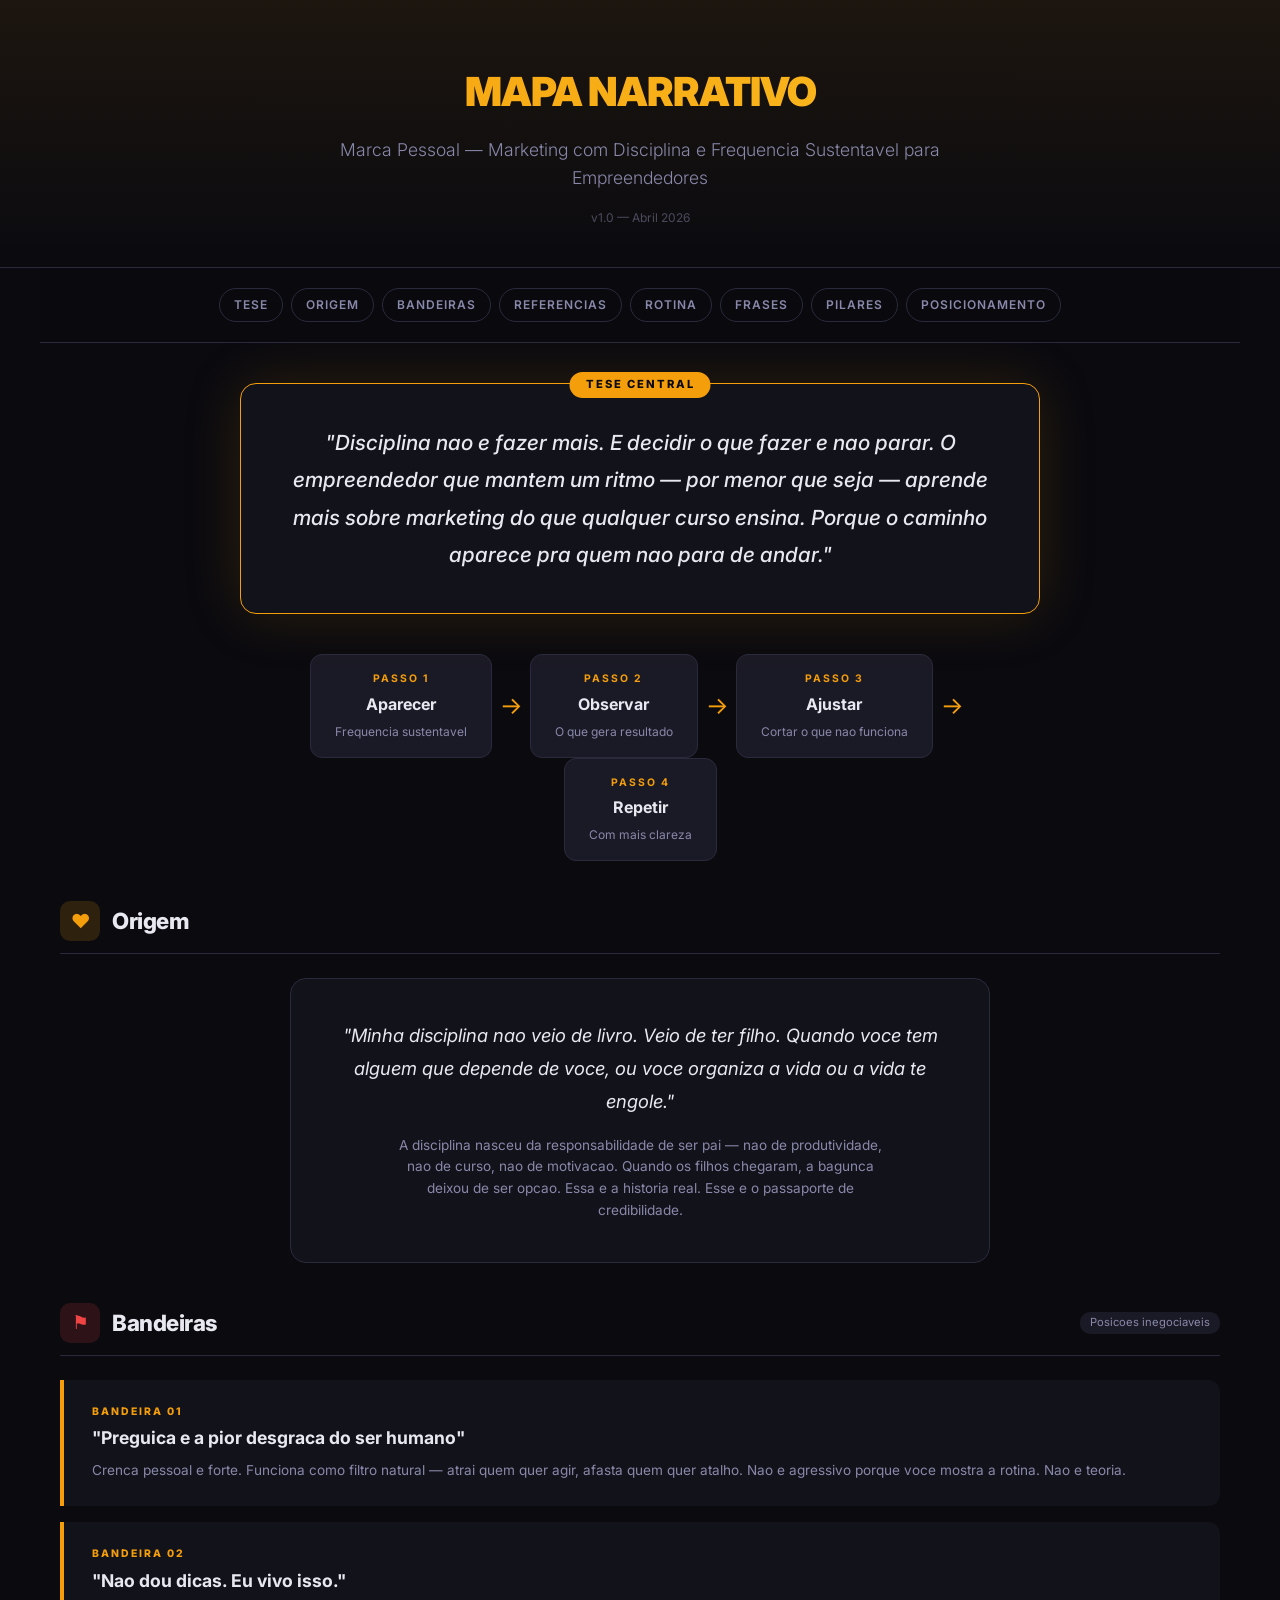
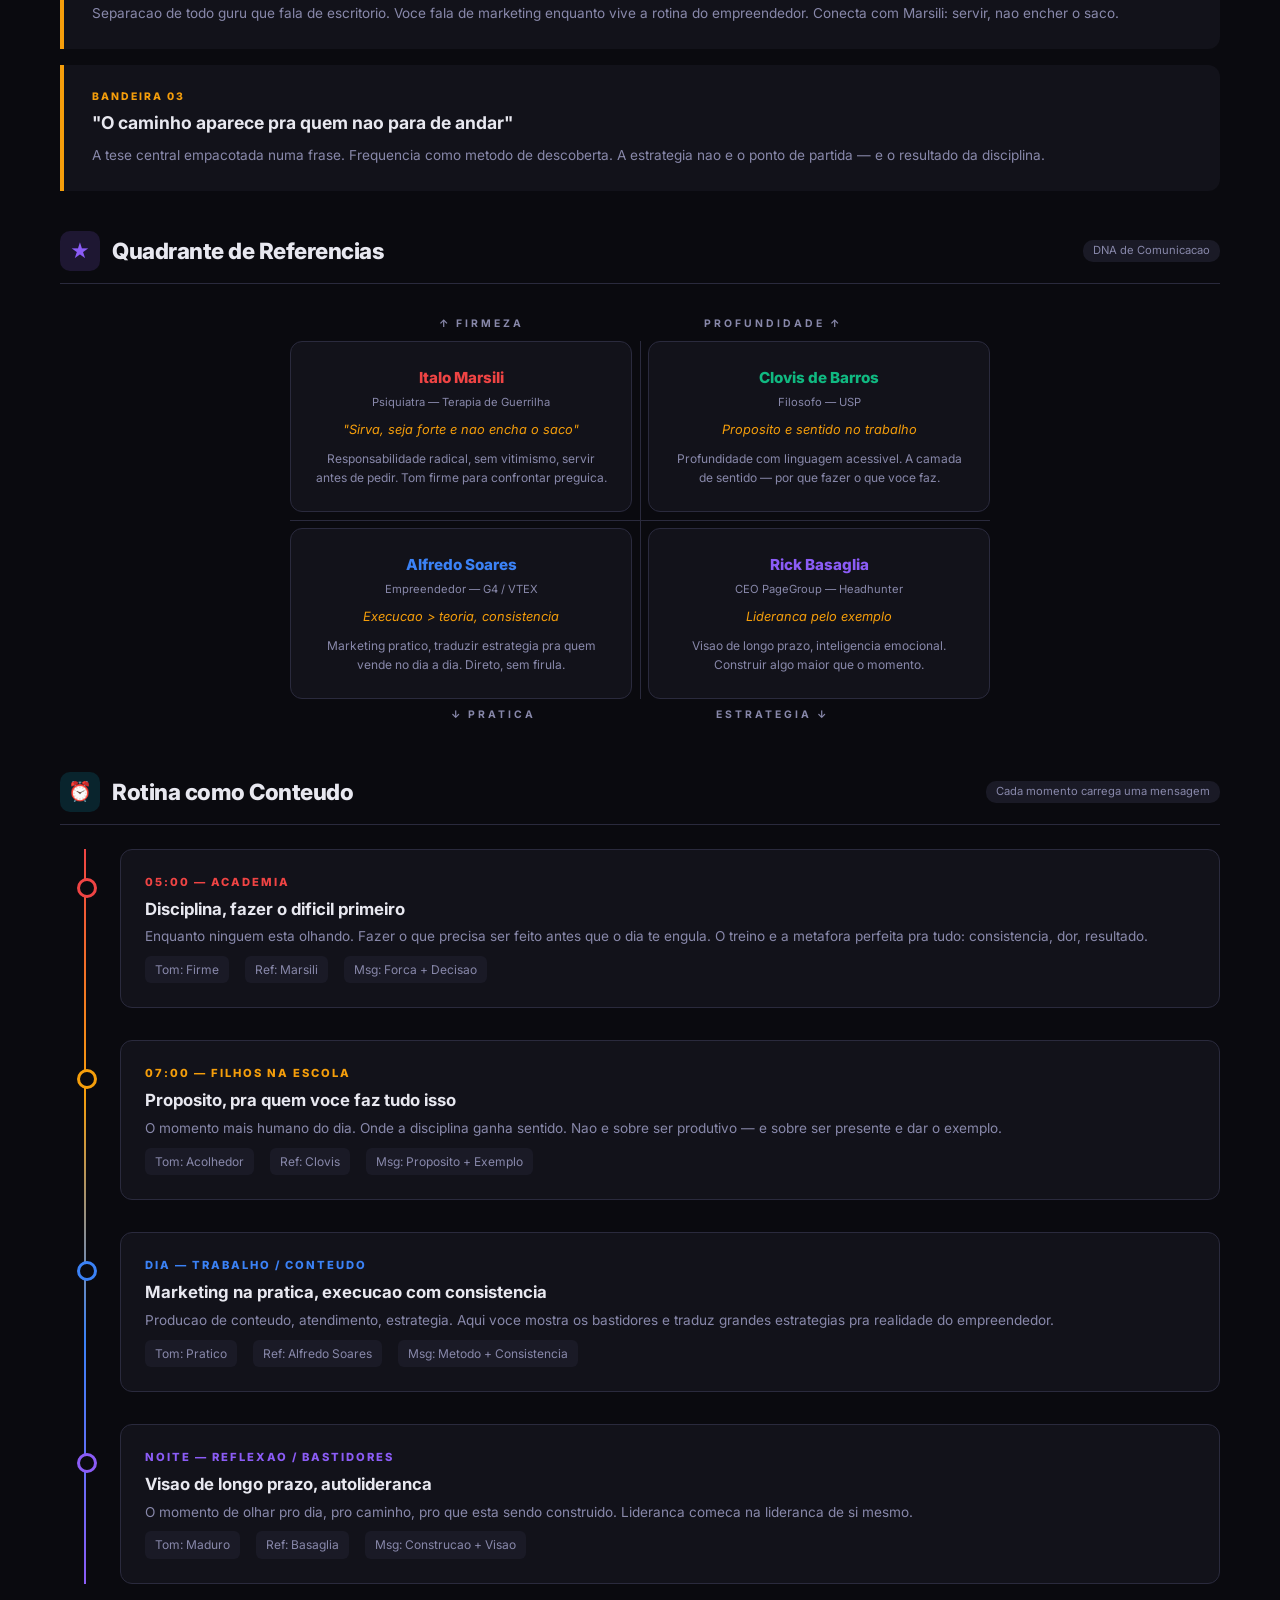
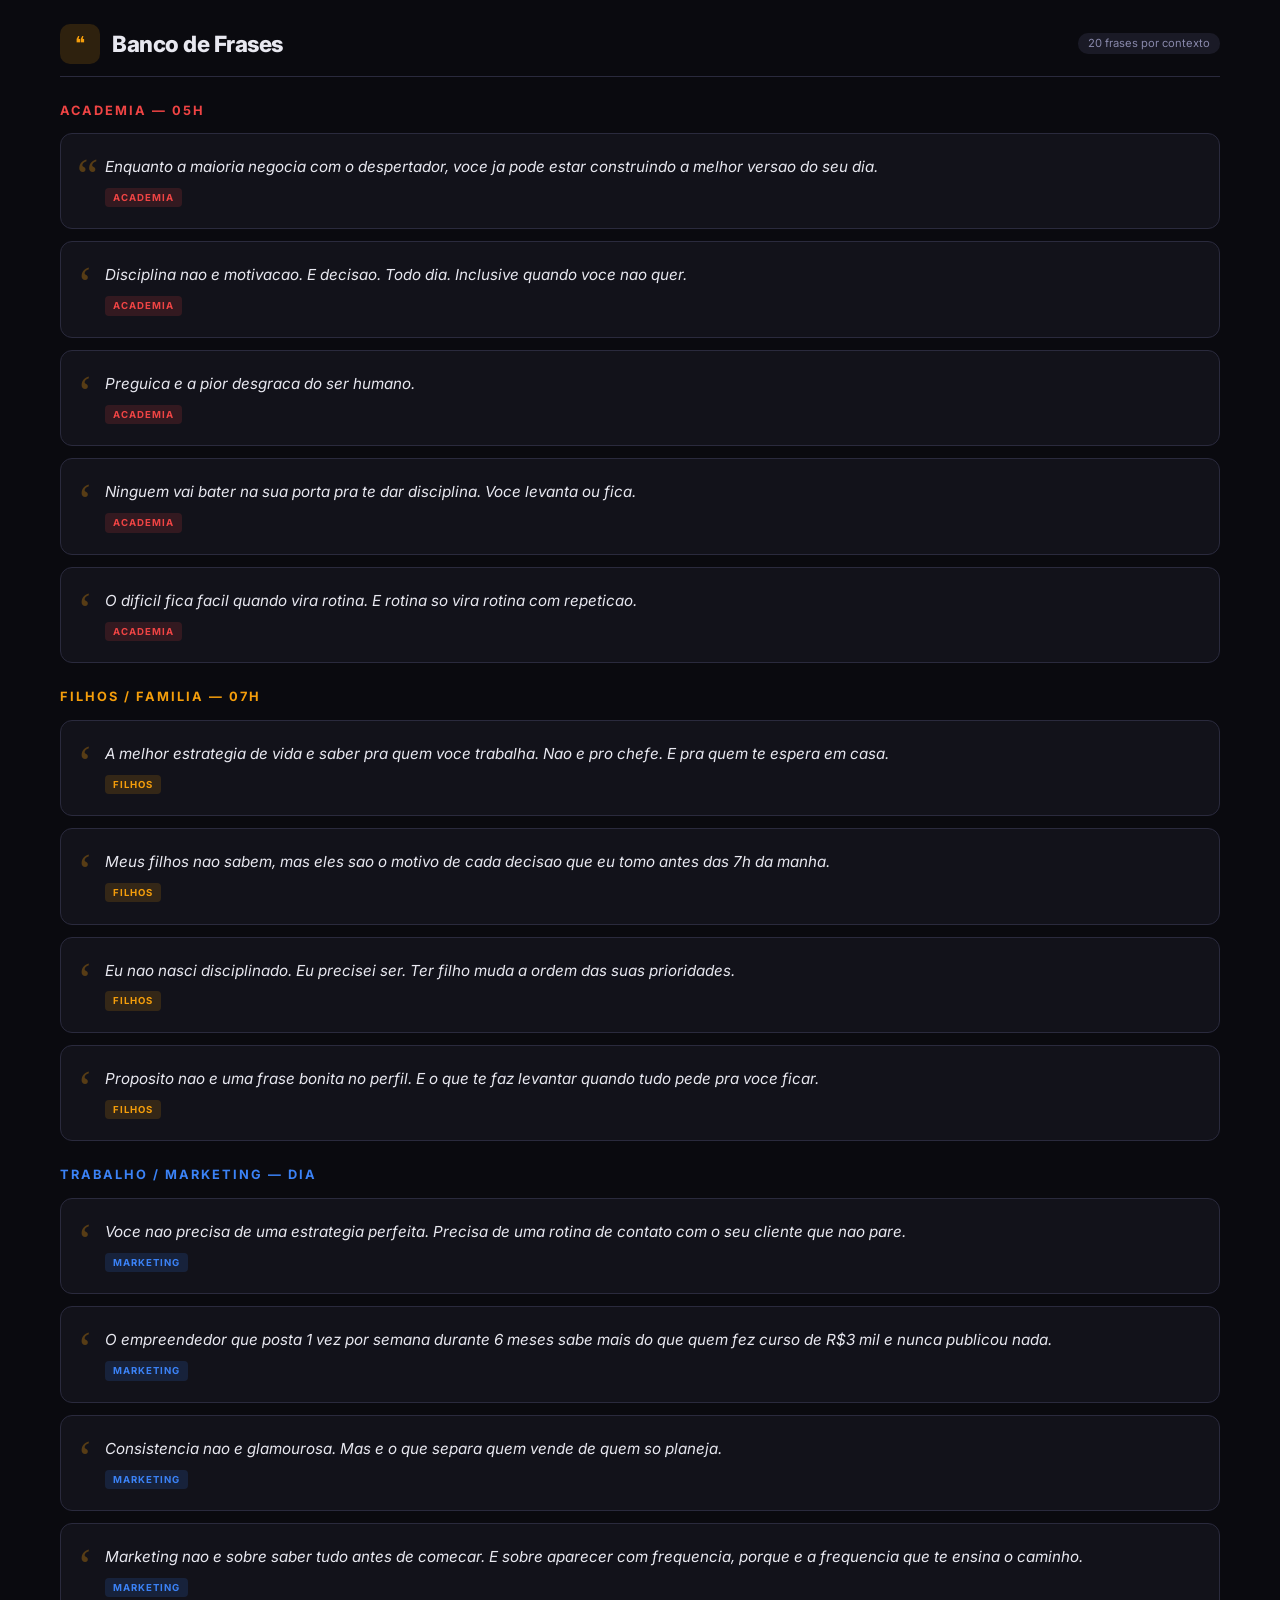
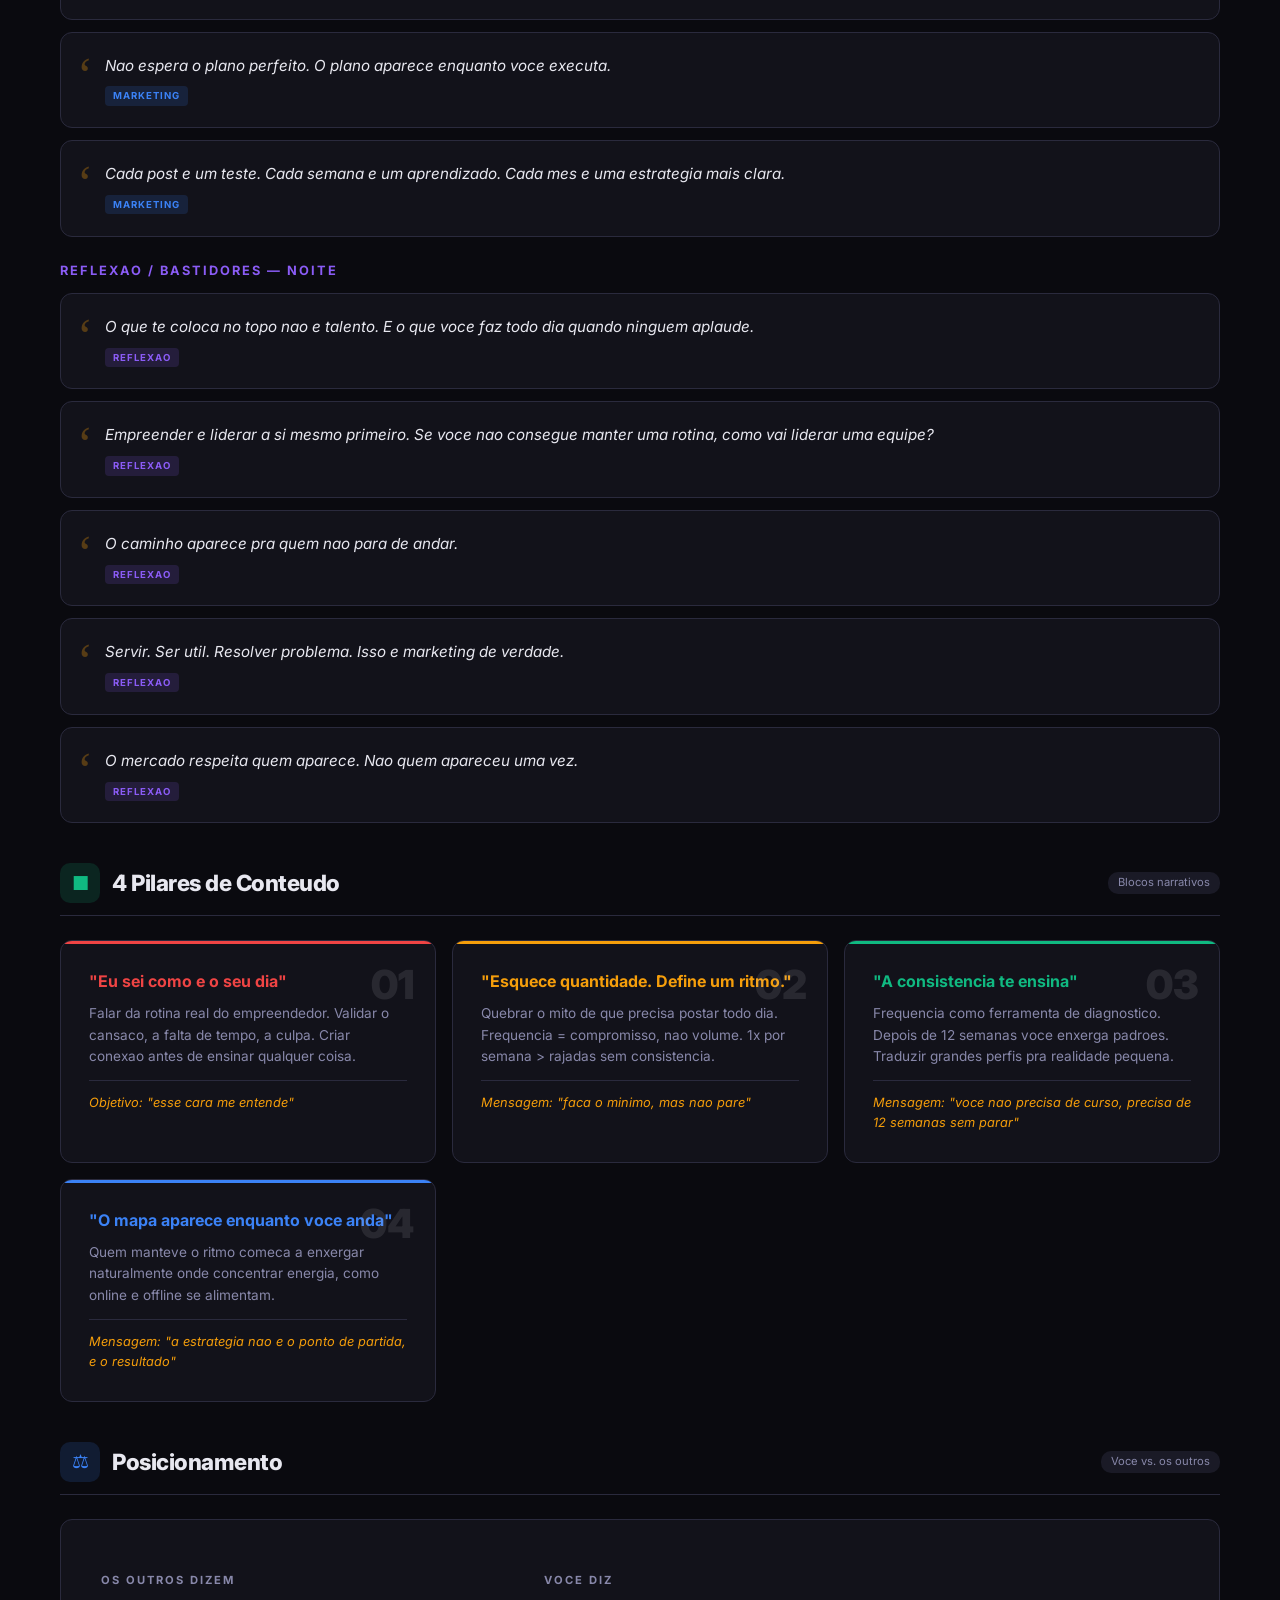
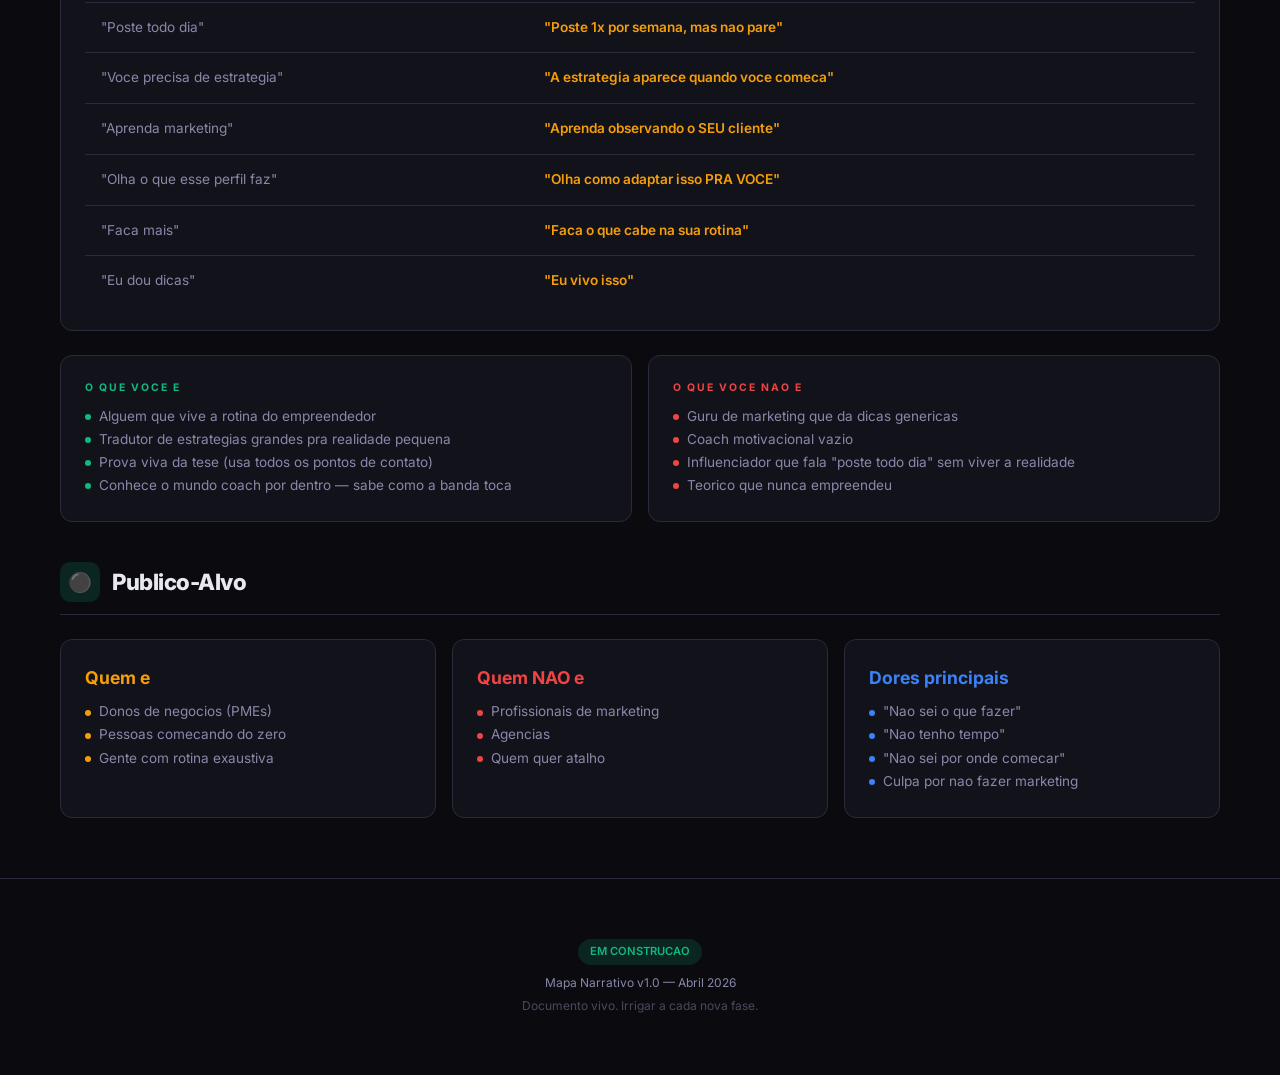
==== index.html @ 0de63041 "feat: Mapa Narrativo v1.0 — Marca Pessoal & Marketing com Disciplina Co-Authored-By: Claude Opus 4.6" ====
<!DOCTYPE html>
<html lang="pt-BR">
<head>
<meta charset="UTF-8">
<meta name="viewport" content="width=device-width, initial-scale=1.0">
<title>Mapa Narrativo — Marca Pessoal</title>
<style>
  @import url('https://fonts.googleapis.com/css2?family=Inter:wght@300;400;500;600;700;800;900&display=swap');

  :root {
    --bg: #0a0a0f;
    --surface: #12121a;
    --surface-2: #1a1a26;
    --surface-3: #222233;
    --border: #2a2a3d;
    --text: #e8e8f0;
    --text-muted: #8888aa;
    --accent: #f59e0b;
    --accent-glow: rgba(245, 158, 11, 0.15);
    --blue: #3b82f6;
    --green: #10b981;
    --red: #ef4444;
    --purple: #8b5cf6;
    --cyan: #06b6d4;
  }

  * { margin: 0; padding: 0; box-sizing: border-box; }

  body {
    font-family: 'Inter', sans-serif;
    background: var(--bg);
    color: var(--text);
    line-height: 1.6;
    min-height: 100vh;
  }

  /* HEADER */
  .header {
    text-align: center;
    padding: 60px 20px 40px;
    background: linear-gradient(180deg, rgba(245,158,11,0.08) 0%, transparent 100%);
    border-bottom: 1px solid var(--border);
  }
  .header h1 {
    font-size: 2.5rem;
    font-weight: 900;
    letter-spacing: -1px;
    background: linear-gradient(135deg, var(--accent), #fbbf24);
    -webkit-background-clip: text;
    -webkit-text-fill-color: transparent;
    margin-bottom: 12px;
  }
  .header .subtitle {
    font-size: 1.1rem;
    color: var(--text-muted);
    max-width: 600px;
    margin: 0 auto;
    font-weight: 300;
  }
  .header .version {
    margin-top: 16px;
    font-size: 0.75rem;
    color: var(--text-muted);
    opacity: 0.5;
  }

  /* TESE CENTRAL */
  .tese {
    max-width: 800px;
    margin: 40px auto;
    padding: 40px;
    background: var(--surface);
    border: 1px solid var(--accent);
    border-radius: 16px;
    text-align: center;
    box-shadow: 0 0 60px var(--accent-glow);
    position: relative;
  }
  .tese::before {
    content: 'TESE CENTRAL';
    position: absolute;
    top: -12px;
    left: 50%;
    transform: translateX(-50%);
    background: var(--accent);
    color: var(--bg);
    font-size: 0.7rem;
    font-weight: 800;
    padding: 4px 16px;
    border-radius: 20px;
    letter-spacing: 2px;
  }
  .tese blockquote {
    font-size: 1.3rem;
    font-weight: 500;
    line-height: 1.8;
    color: var(--text);
    font-style: italic;
  }

  /* CICLO */
  .ciclo {
    max-width: 700px;
    margin: 40px auto;
    display: flex;
    justify-content: center;
    gap: 0;
    flex-wrap: wrap;
    align-items: center;
  }
  .ciclo-step {
    background: var(--surface-2);
    border: 1px solid var(--border);
    border-radius: 12px;
    padding: 16px 24px;
    text-align: center;
    min-width: 140px;
  }
  .ciclo-step .step-num {
    font-size: 0.65rem;
    font-weight: 700;
    color: var(--accent);
    letter-spacing: 2px;
    text-transform: uppercase;
  }
  .ciclo-step .step-title {
    font-size: 1rem;
    font-weight: 700;
    margin-top: 4px;
  }
  .ciclo-step .step-desc {
    font-size: 0.75rem;
    color: var(--text-muted);
    margin-top: 4px;
  }
  .ciclo-arrow {
    font-size: 1.5rem;
    color: var(--accent);
    padding: 0 8px;
  }

  /* CONTAINER */
  .container {
    max-width: 1200px;
    margin: 0 auto;
    padding: 20px;
  }

  /* SECTION NAV */
  .section-nav {
    display: flex;
    gap: 8px;
    flex-wrap: wrap;
    justify-content: center;
    padding: 20px;
    max-width: 1200px;
    margin: 0 auto;
    position: sticky;
    top: 0;
    z-index: 100;
    background: rgba(10,10,15,0.9);
    backdrop-filter: blur(10px);
    border-bottom: 1px solid var(--border);
  }
  .section-nav a {
    color: var(--text-muted);
    text-decoration: none;
    font-size: 0.75rem;
    font-weight: 600;
    padding: 6px 14px;
    border-radius: 20px;
    border: 1px solid var(--border);
    transition: all 0.3s;
    text-transform: uppercase;
    letter-spacing: 1px;
  }
  .section-nav a:hover, .section-nav a.active {
    color: var(--bg);
    background: var(--accent);
    border-color: var(--accent);
  }

  /* SECTIONS */
  .section {
    margin: 40px auto;
    max-width: 1200px;
    padding: 0 20px;
  }
  .section-title {
    display: flex;
    align-items: center;
    gap: 12px;
    margin-bottom: 24px;
    padding-bottom: 12px;
    border-bottom: 1px solid var(--border);
  }
  .section-title .icon {
    width: 40px;
    height: 40px;
    border-radius: 10px;
    display: flex;
    align-items: center;
    justify-content: center;
    font-size: 1.2rem;
    flex-shrink: 0;
  }
  .section-title h2 {
    font-size: 1.4rem;
    font-weight: 800;
    letter-spacing: -0.5px;
  }
  .section-title .count {
    font-size: 0.7rem;
    color: var(--text-muted);
    background: var(--surface-2);
    padding: 2px 10px;
    border-radius: 10px;
    margin-left: auto;
  }

  /* CARDS GRID */
  .cards { display: grid; gap: 16px; }
  .cards.cols-2 { grid-template-columns: repeat(auto-fit, minmax(300px, 1fr)); }
  .cards.cols-3 { grid-template-columns: repeat(auto-fit, minmax(260px, 1fr)); }
  .cards.cols-4 { grid-template-columns: repeat(auto-fit, minmax(220px, 1fr)); }

  .card {
    background: var(--surface);
    border: 1px solid var(--border);
    border-radius: 12px;
    padding: 24px;
    transition: all 0.3s;
  }
  .card:hover {
    border-color: var(--accent);
    transform: translateY(-2px);
    box-shadow: 0 8px 30px rgba(0,0,0,0.3);
  }
  .card-label {
    font-size: 0.65rem;
    font-weight: 700;
    letter-spacing: 2px;
    text-transform: uppercase;
    margin-bottom: 8px;
  }
  .card h3 {
    font-size: 1.1rem;
    font-weight: 700;
    margin-bottom: 8px;
  }
  .card p, .card li {
    font-size: 0.85rem;
    color: var(--text-muted);
    line-height: 1.7;
  }
  .card ul {
    list-style: none;
    padding: 0;
  }
  .card ul li::before {
    content: '';
    display: inline-block;
    width: 6px;
    height: 6px;
    border-radius: 50%;
    margin-right: 8px;
    vertical-align: middle;
  }

  /* COLOR ACCENTS */
  .accent-amber .card-label, .accent-amber h3 { color: var(--accent); }
  .accent-amber ul li::before { background: var(--accent); }
  .accent-blue .card-label, .accent-blue h3 { color: var(--blue); }
  .accent-blue ul li::before { background: var(--blue); }
  .accent-green .card-label, .accent-green h3 { color: var(--green); }
  .accent-green ul li::before { background: var(--green); }
  .accent-red .card-label, .accent-red h3 { color: var(--red); }
  .accent-red ul li::before { background: var(--red); }
  .accent-purple .card-label, .accent-purple h3 { color: var(--purple); }
  .accent-purple ul li::before { background: var(--purple); }
  .accent-cyan .card-label, .accent-cyan h3 { color: var(--cyan); }
  .accent-cyan ul li::before { background: var(--cyan); }

  .icon-amber { background: var(--accent-glow); color: var(--accent); }
  .icon-blue { background: rgba(59,130,246,0.15); color: var(--blue); }
  .icon-green { background: rgba(16,185,129,0.15); color: var(--green); }
  .icon-red { background: rgba(239,68,68,0.15); color: var(--red); }
  .icon-purple { background: rgba(139,92,246,0.15); color: var(--purple); }
  .icon-cyan { background: rgba(6,182,212,0.15); color: var(--cyan); }

  /* BANDEIRAS */
  .bandeira {
    background: var(--surface);
    border-left: 4px solid var(--accent);
    border-radius: 0 12px 12px 0;
    padding: 24px 28px;
    margin-bottom: 16px;
  }
  .bandeira .num {
    font-size: 0.65rem;
    font-weight: 800;
    color: var(--accent);
    letter-spacing: 2px;
    margin-bottom: 4px;
  }
  .bandeira h3 {
    font-size: 1.1rem;
    font-weight: 700;
    margin-bottom: 8px;
  }
  .bandeira p {
    font-size: 0.85rem;
    color: var(--text-muted);
  }

  /* ROTINA TIMELINE */
  .timeline {
    position: relative;
    padding-left: 60px;
  }
  .timeline::before {
    content: '';
    position: absolute;
    left: 24px;
    top: 0;
    bottom: 0;
    width: 2px;
    background: linear-gradient(180deg, var(--red), var(--accent), var(--blue), var(--purple));
  }
  .timeline-item {
    position: relative;
    margin-bottom: 32px;
    background: var(--surface);
    border: 1px solid var(--border);
    border-radius: 12px;
    padding: 24px;
  }
  .timeline-item::before {
    content: '';
    position: absolute;
    left: -44px;
    top: 28px;
    width: 14px;
    height: 14px;
    border-radius: 50%;
    border: 3px solid;
  }
  .timeline-item:nth-child(1)::before { border-color: var(--red); background: var(--bg); }
  .timeline-item:nth-child(2)::before { border-color: var(--accent); background: var(--bg); }
  .timeline-item:nth-child(3)::before { border-color: var(--blue); background: var(--bg); }
  .timeline-item:nth-child(4)::before { border-color: var(--purple); background: var(--bg); }
  .timeline-hora {
    font-size: 0.7rem;
    font-weight: 800;
    letter-spacing: 2px;
    margin-bottom: 4px;
  }
  .timeline-item:nth-child(1) .timeline-hora { color: var(--red); }
  .timeline-item:nth-child(2) .timeline-hora { color: var(--accent); }
  .timeline-item:nth-child(3) .timeline-hora { color: var(--blue); }
  .timeline-item:nth-child(4) .timeline-hora { color: var(--purple); }
  .timeline-item h3 { font-size: 1.05rem; font-weight: 700; margin-bottom: 4px; }
  .timeline-meta {
    display: flex;
    gap: 16px;
    margin-top: 8px;
    flex-wrap: wrap;
  }
  .timeline-meta span {
    font-size: 0.75rem;
    color: var(--text-muted);
    background: var(--surface-2);
    padding: 4px 10px;
    border-radius: 6px;
  }

  /* FRASES */
  .frase-card {
    background: var(--surface);
    border: 1px solid var(--border);
    border-radius: 12px;
    padding: 20px 24px;
    margin-bottom: 12px;
    position: relative;
    transition: all 0.3s;
  }
  .frase-card:hover {
    border-color: var(--accent);
    background: var(--surface-2);
  }
  .frase-card::before {
    content: open-quote;
    font-size: 3rem;
    color: var(--accent);
    opacity: 0.3;
    position: absolute;
    top: 4px;
    left: 16px;
    font-family: Georgia, serif;
  }
  .frase-card p {
    font-size: 0.95rem;
    font-style: italic;
    padding-left: 20px;
    line-height: 1.7;
  }
  .frase-tag {
    display: inline-block;
    font-size: 0.6rem;
    font-weight: 700;
    letter-spacing: 1px;
    text-transform: uppercase;
    padding: 2px 8px;
    border-radius: 4px;
    margin-top: 8px;
    margin-left: 20px;
  }
  .tag-academia { background: rgba(239,68,68,0.15); color: var(--red); }
  .tag-filhos { background: var(--accent-glow); color: var(--accent); }
  .tag-trabalho { background: rgba(59,130,246,0.15); color: var(--blue); }
  .tag-reflexao { background: rgba(139,92,246,0.15); color: var(--purple); }

  /* COMPARATIVO */
  .compare-table {
    width: 100%;
    border-collapse: collapse;
    margin-top: 16px;
  }
  .compare-table th {
    text-align: left;
    font-size: 0.7rem;
    font-weight: 700;
    letter-spacing: 2px;
    text-transform: uppercase;
    color: var(--text-muted);
    padding: 12px 16px;
    border-bottom: 1px solid var(--border);
  }
  .compare-table td {
    padding: 14px 16px;
    font-size: 0.85rem;
    border-bottom: 1px solid var(--border);
    vertical-align: top;
  }
  .compare-table tr:last-child td { border-bottom: none; }
  .compare-table .outros { color: var(--text-muted); }
  .compare-table .voce { color: var(--accent); font-weight: 600; }

  /* PILARES */
  .pilar-card {
    background: var(--surface);
    border: 1px solid var(--border);
    border-radius: 12px;
    padding: 28px;
    position: relative;
    overflow: hidden;
  }
  .pilar-card::after {
    content: '';
    position: absolute;
    top: 0;
    left: 0;
    right: 0;
    height: 3px;
  }
  .pilar-card:nth-child(1)::after { background: var(--red); }
  .pilar-card:nth-child(2)::after { background: var(--accent); }
  .pilar-card:nth-child(3)::after { background: var(--green); }
  .pilar-card:nth-child(4)::after { background: var(--blue); }
  .pilar-num {
    font-size: 2.5rem;
    font-weight: 900;
    opacity: 0.1;
    position: absolute;
    top: 12px;
    right: 20px;
  }
  .pilar-card h3 { font-size: 1rem; font-weight: 700; margin-bottom: 8px; }
  .pilar-card .pilar-msg {
    font-size: 0.8rem;
    color: var(--accent);
    font-style: italic;
    margin-top: 12px;
    padding-top: 12px;
    border-top: 1px solid var(--border);
  }

  /* QUADRANTE */
  .quadrante {
    display: grid;
    grid-template-columns: 1fr 1fr;
    gap: 16px;
    max-width: 700px;
    margin: 0 auto;
    position: relative;
  }
  .quadrante::before {
    content: '';
    position: absolute;
    top: 50%;
    left: 0;
    right: 0;
    height: 1px;
    background: var(--border);
  }
  .quadrante::after {
    content: '';
    position: absolute;
    left: 50%;
    top: 0;
    bottom: 0;
    width: 1px;
    background: var(--border);
  }
  .quad-item {
    background: var(--surface);
    border: 1px solid var(--border);
    border-radius: 12px;
    padding: 24px;
    text-align: center;
    transition: all 0.3s;
  }
  .quad-item:hover { border-color: var(--accent); }
  .quad-item .quad-name {
    font-size: 0.95rem;
    font-weight: 800;
    margin-bottom: 4px;
  }
  .quad-item .quad-role {
    font-size: 0.7rem;
    color: var(--text-muted);
    margin-bottom: 8px;
  }
  .quad-item .quad-absorve {
    font-size: 0.8rem;
    color: var(--accent);
    font-style: italic;
  }
  .quad-axis {
    text-align: center;
    font-size: 0.65rem;
    font-weight: 700;
    letter-spacing: 3px;
    text-transform: uppercase;
    color: var(--text-muted);
    padding: 8px 0;
  }

  /* ORIGEM */
  .origem-box {
    max-width: 700px;
    margin: 0 auto;
    background: var(--surface);
    border: 1px solid var(--border);
    border-radius: 16px;
    padding: 40px;
    text-align: center;
  }
  .origem-box .origem-quote {
    font-size: 1.15rem;
    font-style: italic;
    line-height: 1.8;
    margin-bottom: 16px;
    color: var(--text);
  }
  .origem-box .origem-sub {
    font-size: 0.85rem;
    color: var(--text-muted);
    max-width: 500px;
    margin: 0 auto;
  }

  /* FOOTER */
  .footer {
    text-align: center;
    padding: 60px 20px;
    color: var(--text-muted);
    font-size: 0.75rem;
    border-top: 1px solid var(--border);
    margin-top: 60px;
  }
  .footer .status {
    display: inline-block;
    background: rgba(16,185,129,0.15);
    color: var(--green);
    padding: 4px 12px;
    border-radius: 20px;
    font-weight: 600;
    font-size: 0.7rem;
    margin-bottom: 8px;
  }

  /* RESPONSIVE */
  @media (max-width: 768px) {
    .header h1 { font-size: 1.8rem; }
    .tese blockquote { font-size: 1.05rem; }
    .ciclo { flex-direction: column; align-items: center; }
    .ciclo-arrow { transform: rotate(90deg); }
    .quadrante { grid-template-columns: 1fr; }
    .quadrante::after { display: none; }
    .section-nav { gap: 4px; }
    .section-nav a { font-size: 0.65rem; padding: 4px 10px; }
    .timeline { padding-left: 40px; }
    .timeline::before { left: 14px; }
    .timeline-item::before { left: -34px; }
  }
</style>
</head>
<body>

<!-- HEADER -->
<div class="header">
  <h1>MAPA NARRATIVO</h1>
  <p class="subtitle">Marca Pessoal — Marketing com Disciplina e Frequencia Sustentavel para Empreendedores</p>
  <p class="version">v1.0 — Abril 2026</p>
</div>

<!-- NAV -->
<nav class="section-nav">
  <a href="#tese">Tese</a>
  <a href="#origem">Origem</a>
  <a href="#bandeiras">Bandeiras</a>
  <a href="#referencias">Referencias</a>
  <a href="#rotina">Rotina</a>
  <a href="#frases">Frases</a>
  <a href="#pilares">Pilares</a>
  <a href="#posicionamento">Posicionamento</a>
</nav>

<!-- TESE CENTRAL -->
<div id="tese" class="section">
  <div class="tese">
    <blockquote>"Disciplina nao e fazer mais. E decidir o que fazer e nao parar. O empreendedor que mantem um ritmo — por menor que seja — aprende mais sobre marketing do que qualquer curso ensina. Porque o caminho aparece pra quem nao para de andar."</blockquote>
  </div>

  <div class="ciclo">
    <div class="ciclo-step">
      <div class="step-num">Passo 1</div>
      <div class="step-title">Aparecer</div>
      <div class="step-desc">Frequencia sustentavel</div>
    </div>
    <div class="ciclo-arrow">&#8594;</div>
    <div class="ciclo-step">
      <div class="step-num">Passo 2</div>
      <div class="step-title">Observar</div>
      <div class="step-desc">O que gera resultado</div>
    </div>
    <div class="ciclo-arrow">&#8594;</div>
    <div class="ciclo-step">
      <div class="step-num">Passo 3</div>
      <div class="step-title">Ajustar</div>
      <div class="step-desc">Cortar o que nao funciona</div>
    </div>
    <div class="ciclo-arrow">&#8594;</div>
    <div class="ciclo-step">
      <div class="step-num">Passo 4</div>
      <div class="step-title">Repetir</div>
      <div class="step-desc">Com mais clareza</div>
    </div>
  </div>
</div>

<!-- ORIGEM -->
<div id="origem" class="section">
  <div class="section-title">
    <div class="icon icon-amber">&#9829;</div>
    <h2>Origem</h2>
  </div>
  <div class="origem-box">
    <div class="origem-quote">"Minha disciplina nao veio de livro. Veio de ter filho. Quando voce tem alguem que depende de voce, ou voce organiza a vida ou a vida te engole."</div>
    <div class="origem-sub">A disciplina nasceu da responsabilidade de ser pai — nao de produtividade, nao de curso, nao de motivacao. Quando os filhos chegaram, a bagunca deixou de ser opcao. Essa e a historia real. Esse e o passaporte de credibilidade.</div>
  </div>
</div>

<!-- BANDEIRAS -->
<div id="bandeiras" class="section">
  <div class="section-title">
    <div class="icon icon-red">&#9873;</div>
    <h2>Bandeiras</h2>
    <span class="count">Posicoes inegociaveis</span>
  </div>

  <div class="bandeira">
    <div class="num">BANDEIRA 01</div>
    <h3>"Preguica e a pior desgraca do ser humano"</h3>
    <p>Crenca pessoal e forte. Funciona como filtro natural — atrai quem quer agir, afasta quem quer atalho. Nao e agressivo porque voce mostra a rotina. Nao e teoria.</p>
  </div>

  <div class="bandeira">
    <div class="num">BANDEIRA 02</div>
    <h3>"Nao dou dicas. Eu vivo isso."</h3>
    <p>Separacao de todo guru que fala de escritorio. Voce fala de marketing enquanto vive a rotina do empreendedor. Conecta com Marsili: servir, nao encher o saco.</p>
  </div>

  <div class="bandeira">
    <div class="num">BANDEIRA 03</div>
    <h3>"O caminho aparece pra quem nao para de andar"</h3>
    <p>A tese central empacotada numa frase. Frequencia como metodo de descoberta. A estrategia nao e o ponto de partida — e o resultado da disciplina.</p>
  </div>
</div>

<!-- REFERENCIAS -->
<div id="referencias" class="section">
  <div class="section-title">
    <div class="icon icon-purple">&#9733;</div>
    <h2>Quadrante de Referencias</h2>
    <span class="count">DNA de Comunicacao</span>
  </div>

  <div class="quad-axis">&#8593; Firmeza &nbsp;&nbsp;&nbsp;&nbsp;&nbsp;&nbsp;&nbsp;&nbsp;&nbsp;&nbsp;&nbsp;&nbsp;&nbsp;&nbsp;&nbsp;&nbsp;&nbsp;&nbsp;&nbsp;&nbsp;&nbsp;&nbsp;&nbsp;&nbsp;&nbsp;&nbsp;&nbsp;&nbsp;&nbsp;&nbsp;&nbsp;&nbsp;&nbsp;&nbsp; Profundidade &#8593;</div>
  <div class="quadrante">
    <div class="quad-item">
      <div class="quad-name" style="color:var(--red)">Italo Marsili</div>
      <div class="quad-role">Psiquiatra — Terapia de Guerrilha</div>
      <div class="quad-absorve">"Sirva, seja forte e nao encha o saco"</div>
      <p style="font-size:0.75rem;color:var(--text-muted);margin-top:8px">Responsabilidade radical, sem vitimismo, servir antes de pedir. Tom firme para confrontar preguica.</p>
    </div>
    <div class="quad-item">
      <div class="quad-name" style="color:var(--green)">Clovis de Barros</div>
      <div class="quad-role">Filosofo — USP</div>
      <div class="quad-absorve">Proposito e sentido no trabalho</div>
      <p style="font-size:0.75rem;color:var(--text-muted);margin-top:8px">Profundidade com linguagem acessivel. A camada de sentido — por que fazer o que voce faz.</p>
    </div>
    <div class="quad-item">
      <div class="quad-name" style="color:var(--blue)">Alfredo Soares</div>
      <div class="quad-role">Empreendedor — G4 / VTEX</div>
      <div class="quad-absorve">Execucao > teoria, consistencia</div>
      <p style="font-size:0.75rem;color:var(--text-muted);margin-top:8px">Marketing pratico, traduzir estrategia pra quem vende no dia a dia. Direto, sem firula.</p>
    </div>
    <div class="quad-item">
      <div class="quad-name" style="color:var(--purple)">Rick Basaglia</div>
      <div class="quad-role">CEO PageGroup — Headhunter</div>
      <div class="quad-absorve">Lideranca pelo exemplo</div>
      <p style="font-size:0.75rem;color:var(--text-muted);margin-top:8px">Visao de longo prazo, inteligencia emocional. Construir algo maior que o momento.</p>
    </div>
  </div>
  <div class="quad-axis">&#8595; Pratica &nbsp;&nbsp;&nbsp;&nbsp;&nbsp;&nbsp;&nbsp;&nbsp;&nbsp;&nbsp;&nbsp;&nbsp;&nbsp;&nbsp;&nbsp;&nbsp;&nbsp;&nbsp;&nbsp;&nbsp;&nbsp;&nbsp;&nbsp;&nbsp;&nbsp;&nbsp;&nbsp;&nbsp;&nbsp;&nbsp;&nbsp;&nbsp;&nbsp;&nbsp; Estrategia &#8595;</div>
</div>

<!-- ROTINA -->
<div id="rotina" class="section">
  <div class="section-title">
    <div class="icon icon-cyan">&#9200;</div>
    <h2>Rotina como Conteudo</h2>
    <span class="count">Cada momento carrega uma mensagem</span>
  </div>

  <div class="timeline">
    <div class="timeline-item">
      <div class="timeline-hora">05:00 — ACADEMIA</div>
      <h3>Disciplina, fazer o dificil primeiro</h3>
      <p style="font-size:0.85rem;color:var(--text-muted)">Enquanto ninguem esta olhando. Fazer o que precisa ser feito antes que o dia te engula. O treino e a metafora perfeita pra tudo: consistencia, dor, resultado.</p>
      <div class="timeline-meta">
        <span>Tom: Firme</span>
        <span>Ref: Marsili</span>
        <span>Msg: Forca + Decisao</span>
      </div>
    </div>

    <div class="timeline-item">
      <div class="timeline-hora">07:00 — FILHOS NA ESCOLA</div>
      <h3>Proposito, pra quem voce faz tudo isso</h3>
      <p style="font-size:0.85rem;color:var(--text-muted)">O momento mais humano do dia. Onde a disciplina ganha sentido. Nao e sobre ser produtivo — e sobre ser presente e dar o exemplo.</p>
      <div class="timeline-meta">
        <span>Tom: Acolhedor</span>
        <span>Ref: Clovis</span>
        <span>Msg: Proposito + Exemplo</span>
      </div>
    </div>

    <div class="timeline-item">
      <div class="timeline-hora">DIA — TRABALHO / CONTEUDO</div>
      <h3>Marketing na pratica, execucao com consistencia</h3>
      <p style="font-size:0.85rem;color:var(--text-muted)">Producao de conteudo, atendimento, estrategia. Aqui voce mostra os bastidores e traduz grandes estrategias pra realidade do empreendedor.</p>
      <div class="timeline-meta">
        <span>Tom: Pratico</span>
        <span>Ref: Alfredo Soares</span>
        <span>Msg: Metodo + Consistencia</span>
      </div>
    </div>

    <div class="timeline-item">
      <div class="timeline-hora">NOITE — REFLEXAO / BASTIDORES</div>
      <h3>Visao de longo prazo, autolideranca</h3>
      <p style="font-size:0.85rem;color:var(--text-muted)">O momento de olhar pro dia, pro caminho, pro que esta sendo construido. Lideranca comeca na lideranca de si mesmo.</p>
      <div class="timeline-meta">
        <span>Tom: Maduro</span>
        <span>Ref: Basaglia</span>
        <span>Msg: Construcao + Visao</span>
      </div>
    </div>
  </div>
</div>

<!-- FRASES -->
<div id="frases" class="section">
  <div class="section-title">
    <div class="icon icon-amber">&#10077;</div>
    <h2>Banco de Frases</h2>
    <span class="count">20 frases por contexto</span>
  </div>

  <h3 style="font-size:0.8rem;font-weight:700;color:var(--red);letter-spacing:2px;text-transform:uppercase;margin-bottom:12px">Academia — 05h</h3>
  <div class="frase-card"><p>Enquanto a maioria negocia com o despertador, voce ja pode estar construindo a melhor versao do seu dia.</p><span class="frase-tag tag-academia">Academia</span></div>
  <div class="frase-card"><p>Disciplina nao e motivacao. E decisao. Todo dia. Inclusive quando voce nao quer.</p><span class="frase-tag tag-academia">Academia</span></div>
  <div class="frase-card"><p>Preguica e a pior desgraca do ser humano.</p><span class="frase-tag tag-academia">Academia</span></div>
  <div class="frase-card"><p>Ninguem vai bater na sua porta pra te dar disciplina. Voce levanta ou fica.</p><span class="frase-tag tag-academia">Academia</span></div>
  <div class="frase-card"><p>O dificil fica facil quando vira rotina. E rotina so vira rotina com repeticao.</p><span class="frase-tag tag-academia">Academia</span></div>

  <h3 style="font-size:0.8rem;font-weight:700;color:var(--accent);letter-spacing:2px;text-transform:uppercase;margin:24px 0 12px">Filhos / Familia — 07h</h3>
  <div class="frase-card"><p>A melhor estrategia de vida e saber pra quem voce trabalha. Nao e pro chefe. E pra quem te espera em casa.</p><span class="frase-tag tag-filhos">Filhos</span></div>
  <div class="frase-card"><p>Meus filhos nao sabem, mas eles sao o motivo de cada decisao que eu tomo antes das 7h da manha.</p><span class="frase-tag tag-filhos">Filhos</span></div>
  <div class="frase-card"><p>Eu nao nasci disciplinado. Eu precisei ser. Ter filho muda a ordem das suas prioridades.</p><span class="frase-tag tag-filhos">Filhos</span></div>
  <div class="frase-card"><p>Proposito nao e uma frase bonita no perfil. E o que te faz levantar quando tudo pede pra voce ficar.</p><span class="frase-tag tag-filhos">Filhos</span></div>

  <h3 style="font-size:0.8rem;font-weight:700;color:var(--blue);letter-spacing:2px;text-transform:uppercase;margin:24px 0 12px">Trabalho / Marketing — Dia</h3>
  <div class="frase-card"><p>Voce nao precisa de uma estrategia perfeita. Precisa de uma rotina de contato com o seu cliente que nao pare.</p><span class="frase-tag tag-trabalho">Marketing</span></div>
  <div class="frase-card"><p>O empreendedor que posta 1 vez por semana durante 6 meses sabe mais do que quem fez curso de R$3 mil e nunca publicou nada.</p><span class="frase-tag tag-trabalho">Marketing</span></div>
  <div class="frase-card"><p>Consistencia nao e glamourosa. Mas e o que separa quem vende de quem so planeja.</p><span class="frase-tag tag-trabalho">Marketing</span></div>
  <div class="frase-card"><p>Marketing nao e sobre saber tudo antes de comecar. E sobre aparecer com frequencia, porque e a frequencia que te ensina o caminho.</p><span class="frase-tag tag-trabalho">Marketing</span></div>
  <div class="frase-card"><p>Nao espera o plano perfeito. O plano aparece enquanto voce executa.</p><span class="frase-tag tag-trabalho">Marketing</span></div>
  <div class="frase-card"><p>Cada post e um teste. Cada semana e um aprendizado. Cada mes e uma estrategia mais clara.</p><span class="frase-tag tag-trabalho">Marketing</span></div>

  <h3 style="font-size:0.8rem;font-weight:700;color:var(--purple);letter-spacing:2px;text-transform:uppercase;margin:24px 0 12px">Reflexao / Bastidores — Noite</h3>
  <div class="frase-card"><p>O que te coloca no topo nao e talento. E o que voce faz todo dia quando ninguem aplaude.</p><span class="frase-tag tag-reflexao">Reflexao</span></div>
  <div class="frase-card"><p>Empreender e liderar a si mesmo primeiro. Se voce nao consegue manter uma rotina, como vai liderar uma equipe?</p><span class="frase-tag tag-reflexao">Reflexao</span></div>
  <div class="frase-card"><p>O caminho aparece pra quem nao para de andar.</p><span class="frase-tag tag-reflexao">Reflexao</span></div>
  <div class="frase-card"><p>Servir. Ser util. Resolver problema. Isso e marketing de verdade.</p><span class="frase-tag tag-reflexao">Reflexao</span></div>
  <div class="frase-card"><p>O mercado respeita quem aparece. Nao quem apareceu uma vez.</p><span class="frase-tag tag-reflexao">Reflexao</span></div>
</div>

<!-- PILARES -->
<div id="pilares" class="section">
  <div class="section-title">
    <div class="icon icon-green">&#9632;</div>
    <h2>4 Pilares de Conteudo</h2>
    <span class="count">Blocos narrativos</span>
  </div>

  <div class="cards cols-2">
    <div class="pilar-card">
      <div class="pilar-num">01</div>
      <h3 style="color:var(--red)">"Eu sei como e o seu dia"</h3>
      <p style="font-size:0.85rem;color:var(--text-muted)">Falar da rotina real do empreendedor. Validar o cansaco, a falta de tempo, a culpa. Criar conexao antes de ensinar qualquer coisa.</p>
      <div class="pilar-msg">Objetivo: "esse cara me entende"</div>
    </div>

    <div class="pilar-card">
      <div class="pilar-num">02</div>
      <h3 style="color:var(--accent)">"Esquece quantidade. Define um ritmo."</h3>
      <p style="font-size:0.85rem;color:var(--text-muted)">Quebrar o mito de que precisa postar todo dia. Frequencia = compromisso, nao volume. 1x por semana > rajadas sem consistencia.</p>
      <div class="pilar-msg">Mensagem: "faca o minimo, mas nao pare"</div>
    </div>

    <div class="pilar-card">
      <div class="pilar-num">03</div>
      <h3 style="color:var(--green)">"A consistencia te ensina"</h3>
      <p style="font-size:0.85rem;color:var(--text-muted)">Frequencia como ferramenta de diagnostico. Depois de 12 semanas voce enxerga padroes. Traduzir grandes perfis pra realidade pequena.</p>
      <div class="pilar-msg">Mensagem: "voce nao precisa de curso, precisa de 12 semanas sem parar"</div>
    </div>

    <div class="pilar-card">
      <div class="pilar-num">04</div>
      <h3 style="color:var(--blue)">"O mapa aparece enquanto voce anda"</h3>
      <p style="font-size:0.85rem;color:var(--text-muted)">Quem manteve o ritmo comeca a enxergar naturalmente onde concentrar energia, como online e offline se alimentam.</p>
      <div class="pilar-msg">Mensagem: "a estrategia nao e o ponto de partida, e o resultado"</div>
    </div>
  </div>
</div>

<!-- POSICIONAMENTO -->
<div id="posicionamento" class="section">
  <div class="section-title">
    <div class="icon icon-blue">&#9878;</div>
    <h2>Posicionamento</h2>
    <span class="count">Voce vs. os outros</span>
  </div>

  <div class="card" style="overflow-x:auto">
    <table class="compare-table">
      <thead>
        <tr>
          <th>Os outros dizem</th>
          <th>Voce diz</th>
        </tr>
      </thead>
      <tbody>
        <tr><td class="outros">"Poste todo dia"</td><td class="voce">"Poste 1x por semana, mas nao pare"</td></tr>
        <tr><td class="outros">"Voce precisa de estrategia"</td><td class="voce">"A estrategia aparece quando voce comeca"</td></tr>
        <tr><td class="outros">"Aprenda marketing"</td><td class="voce">"Aprenda observando o SEU cliente"</td></tr>
        <tr><td class="outros">"Olha o que esse perfil faz"</td><td class="voce">"Olha como adaptar isso PRA VOCE"</td></tr>
        <tr><td class="outros">"Faca mais"</td><td class="voce">"Faca o que cabe na sua rotina"</td></tr>
        <tr><td class="outros">"Eu dou dicas"</td><td class="voce">"Eu vivo isso"</td></tr>
      </tbody>
    </table>
  </div>

  <div class="cards cols-2" style="margin-top:24px">
    <div class="card accent-green">
      <div class="card-label">O que voce E</div>
      <ul>
        <li>Alguem que vive a rotina do empreendedor</li>
        <li>Tradutor de estrategias grandes pra realidade pequena</li>
        <li>Prova viva da tese (usa todos os pontos de contato)</li>
        <li>Conhece o mundo coach por dentro — sabe como a banda toca</li>
      </ul>
    </div>
    <div class="card accent-red">
      <div class="card-label">O que voce NAO E</div>
      <ul>
        <li>Guru de marketing que da dicas genericas</li>
        <li>Coach motivacional vazio</li>
        <li>Influenciador que fala "poste todo dia" sem viver a realidade</li>
        <li>Teorico que nunca empreendeu</li>
      </ul>
    </div>
  </div>
</div>

<!-- PUBLICO -->
<div class="section">
  <div class="section-title">
    <div class="icon icon-green">&#9899;</div>
    <h2>Publico-Alvo</h2>
  </div>
  <div class="cards cols-3">
    <div class="card accent-amber">
      <h3>Quem e</h3>
      <ul>
        <li>Donos de negocios (PMEs)</li>
        <li>Pessoas comecando do zero</li>
        <li>Gente com rotina exaustiva</li>
      </ul>
    </div>
    <div class="card accent-red">
      <h3>Quem NAO e</h3>
      <ul>
        <li>Profissionais de marketing</li>
        <li>Agencias</li>
        <li>Quem quer atalho</li>
      </ul>
    </div>
    <div class="card accent-blue">
      <h3>Dores principais</h3>
      <ul>
        <li>"Nao sei o que fazer"</li>
        <li>"Nao tenho tempo"</li>
        <li>"Nao sei por onde comecar"</li>
        <li>Culpa por nao fazer marketing</li>
      </ul>
    </div>
  </div>
</div>

<!-- FOOTER -->
<div class="footer">
  <div class="status">EM CONSTRUCAO</div>
  <p>Mapa Narrativo v1.0 — Abril 2026</p>
  <p style="margin-top:4px;opacity:0.5">Documento vivo. Irrigar a cada nova fase.</p>
</div>

</body>
</html>
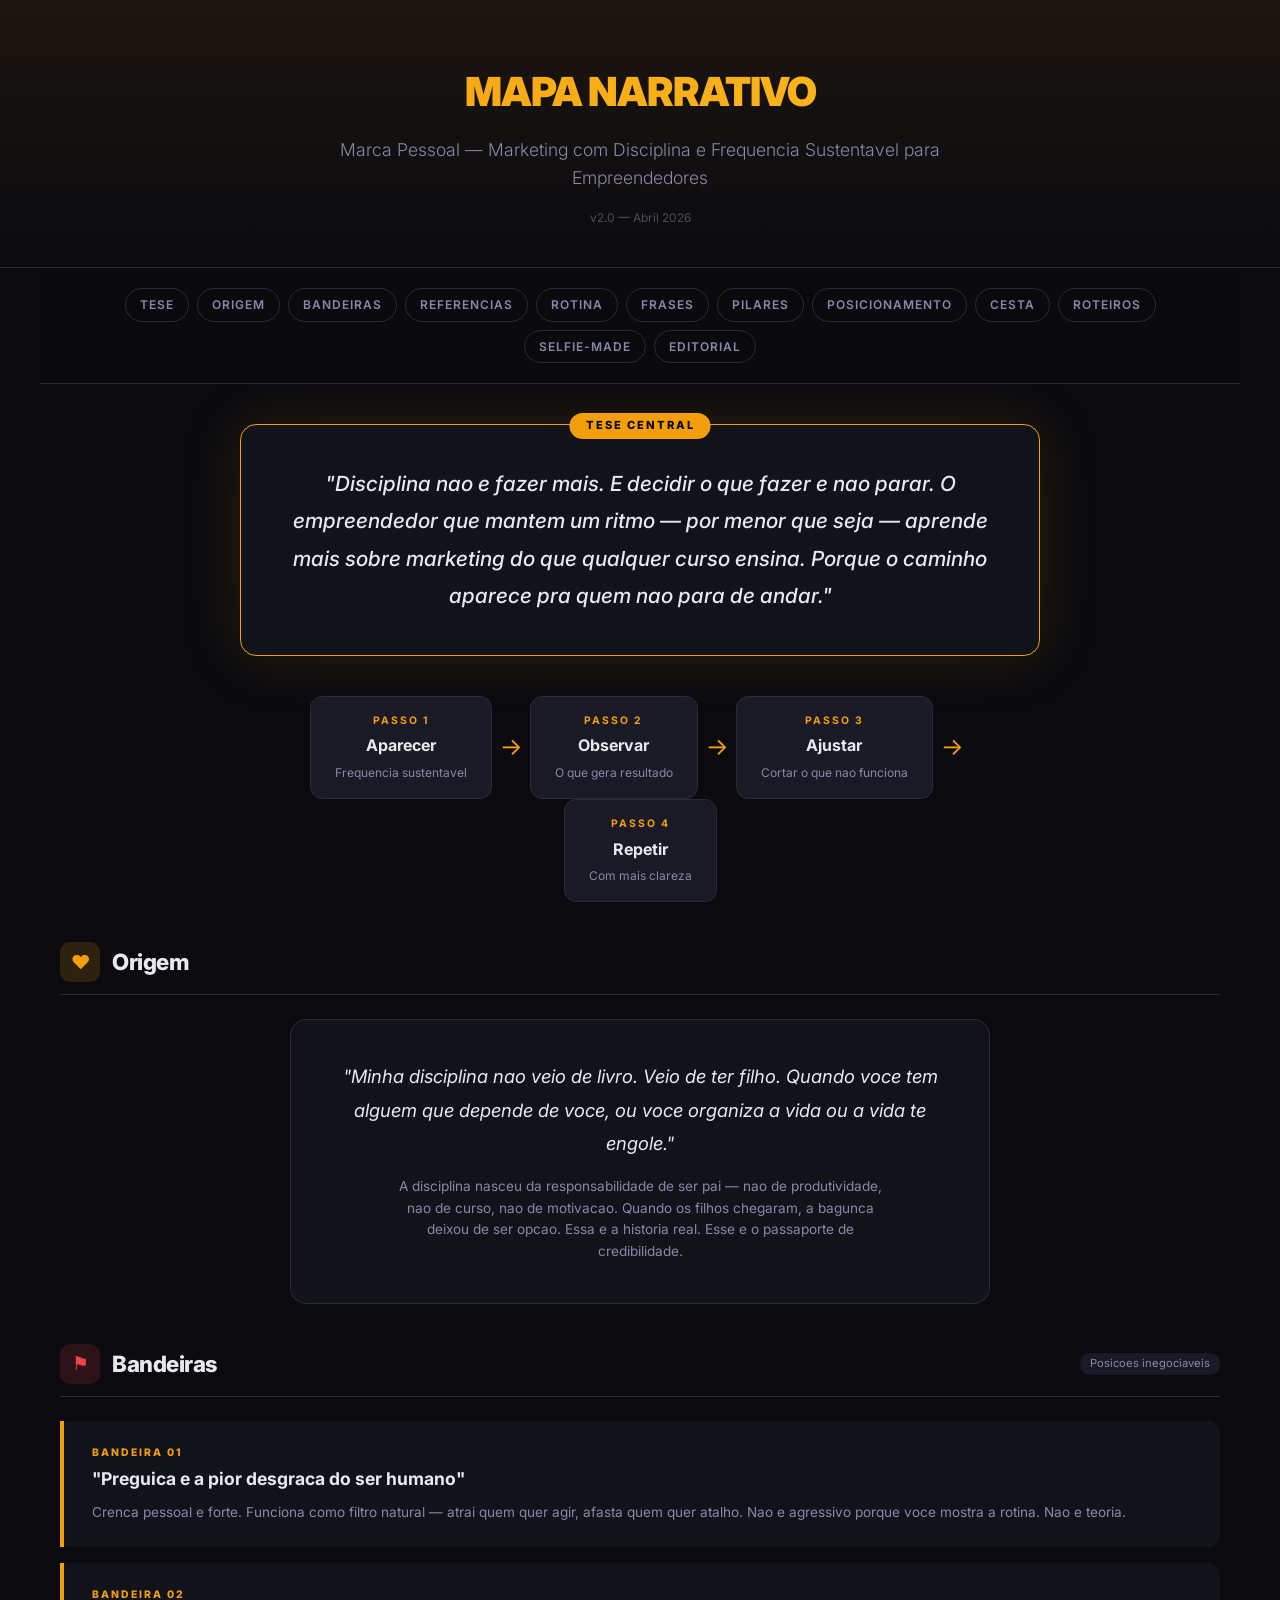
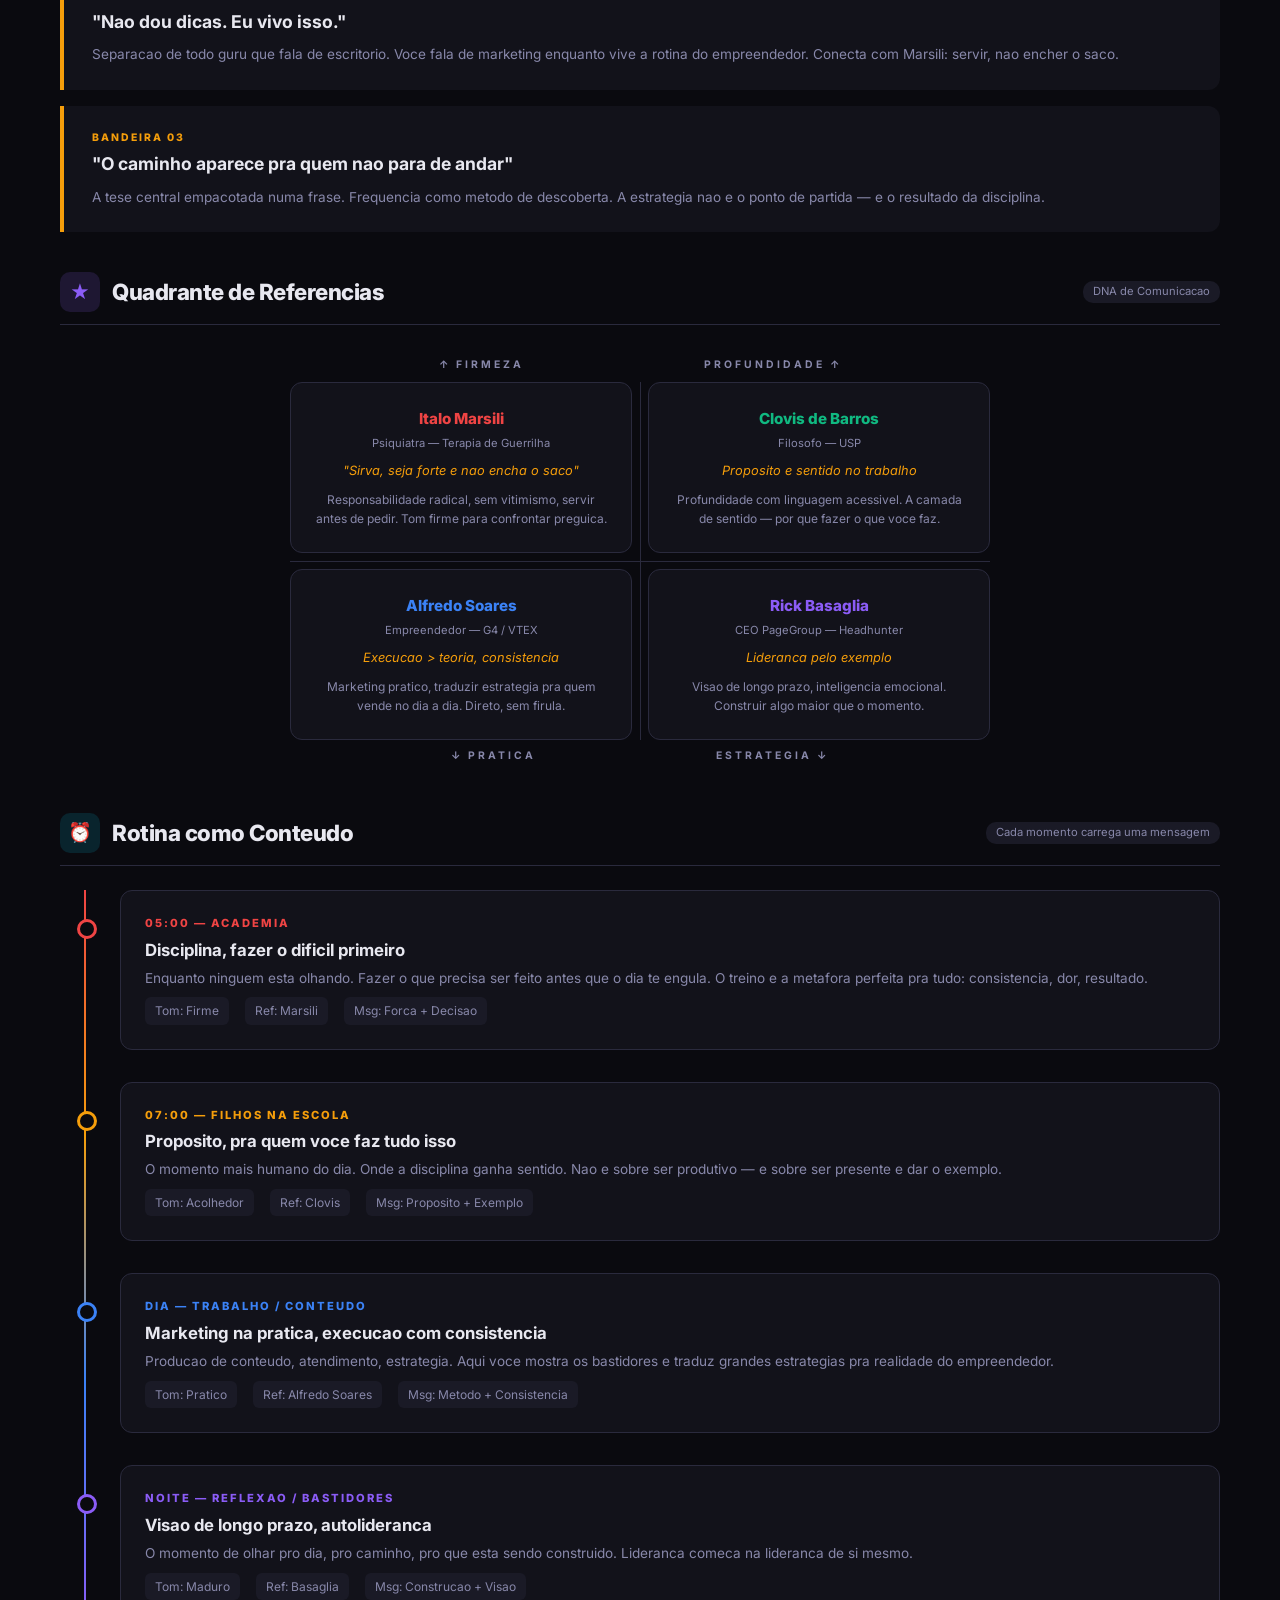
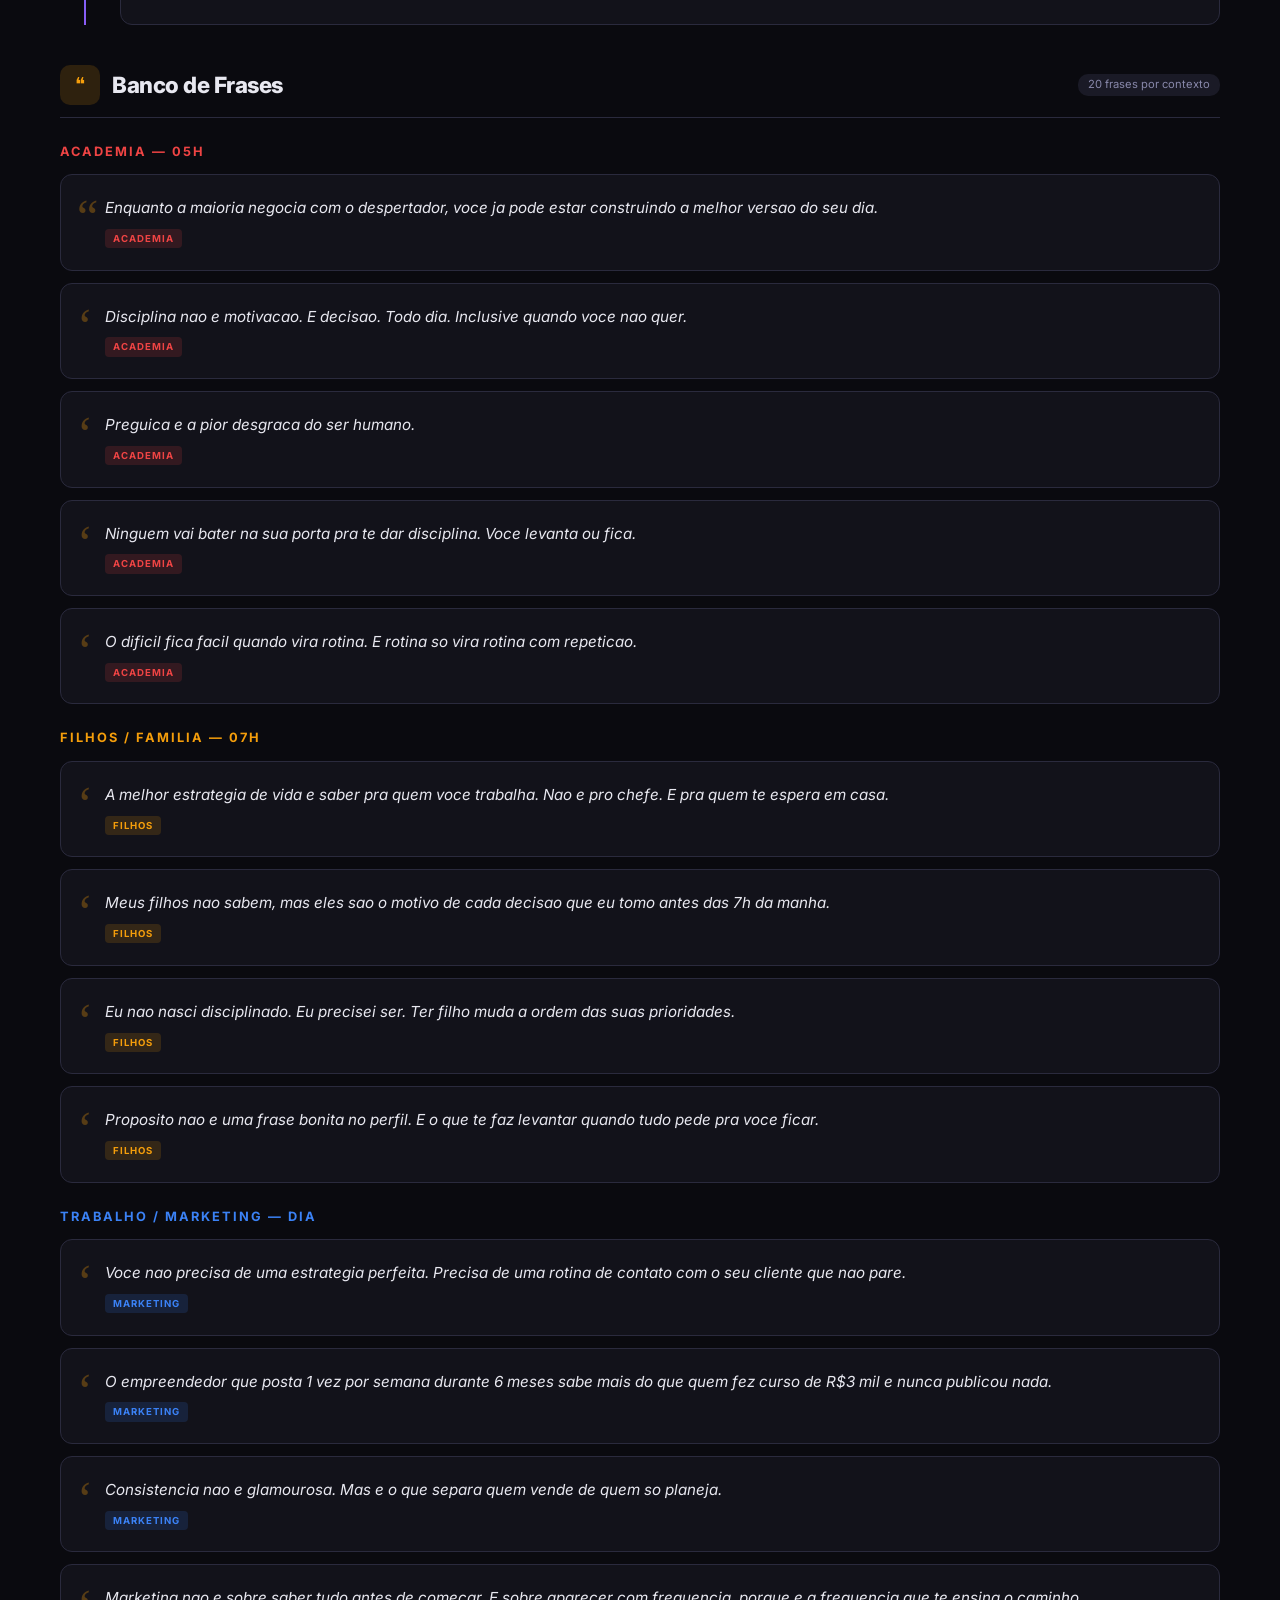
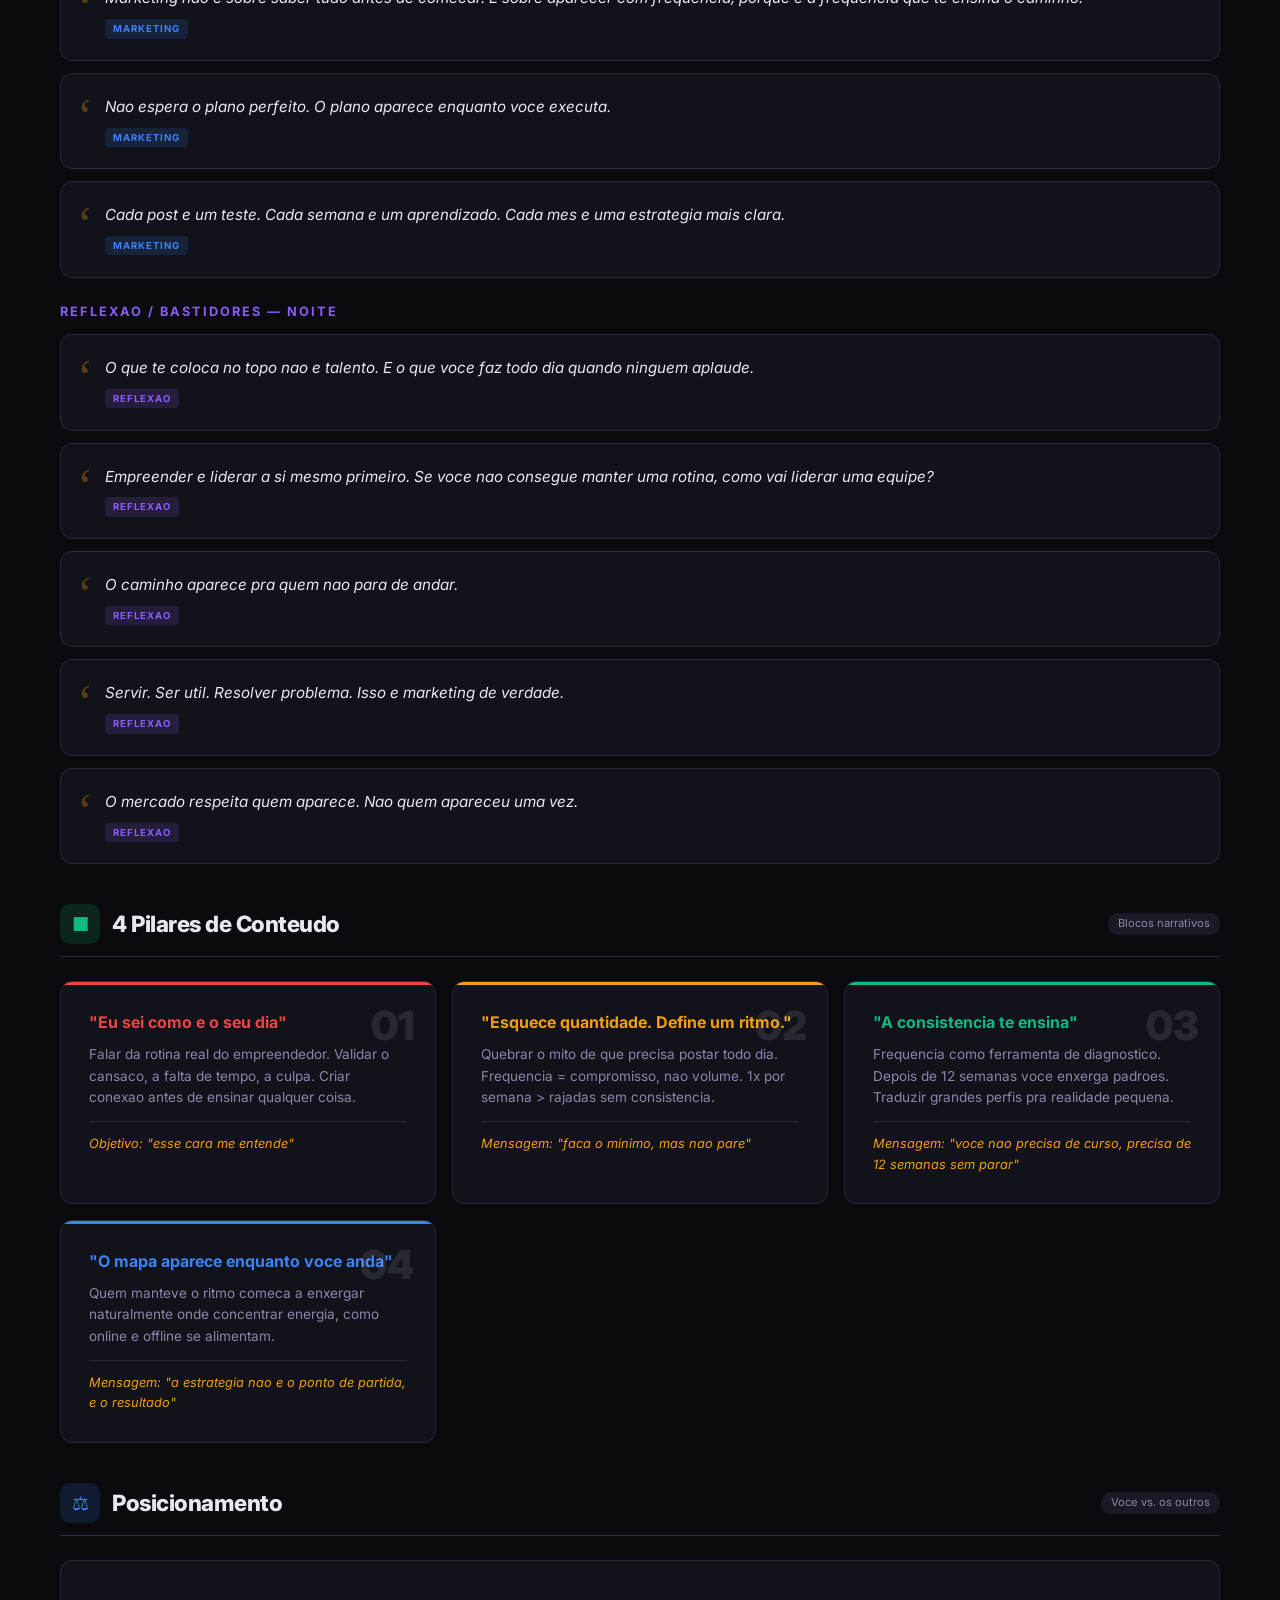
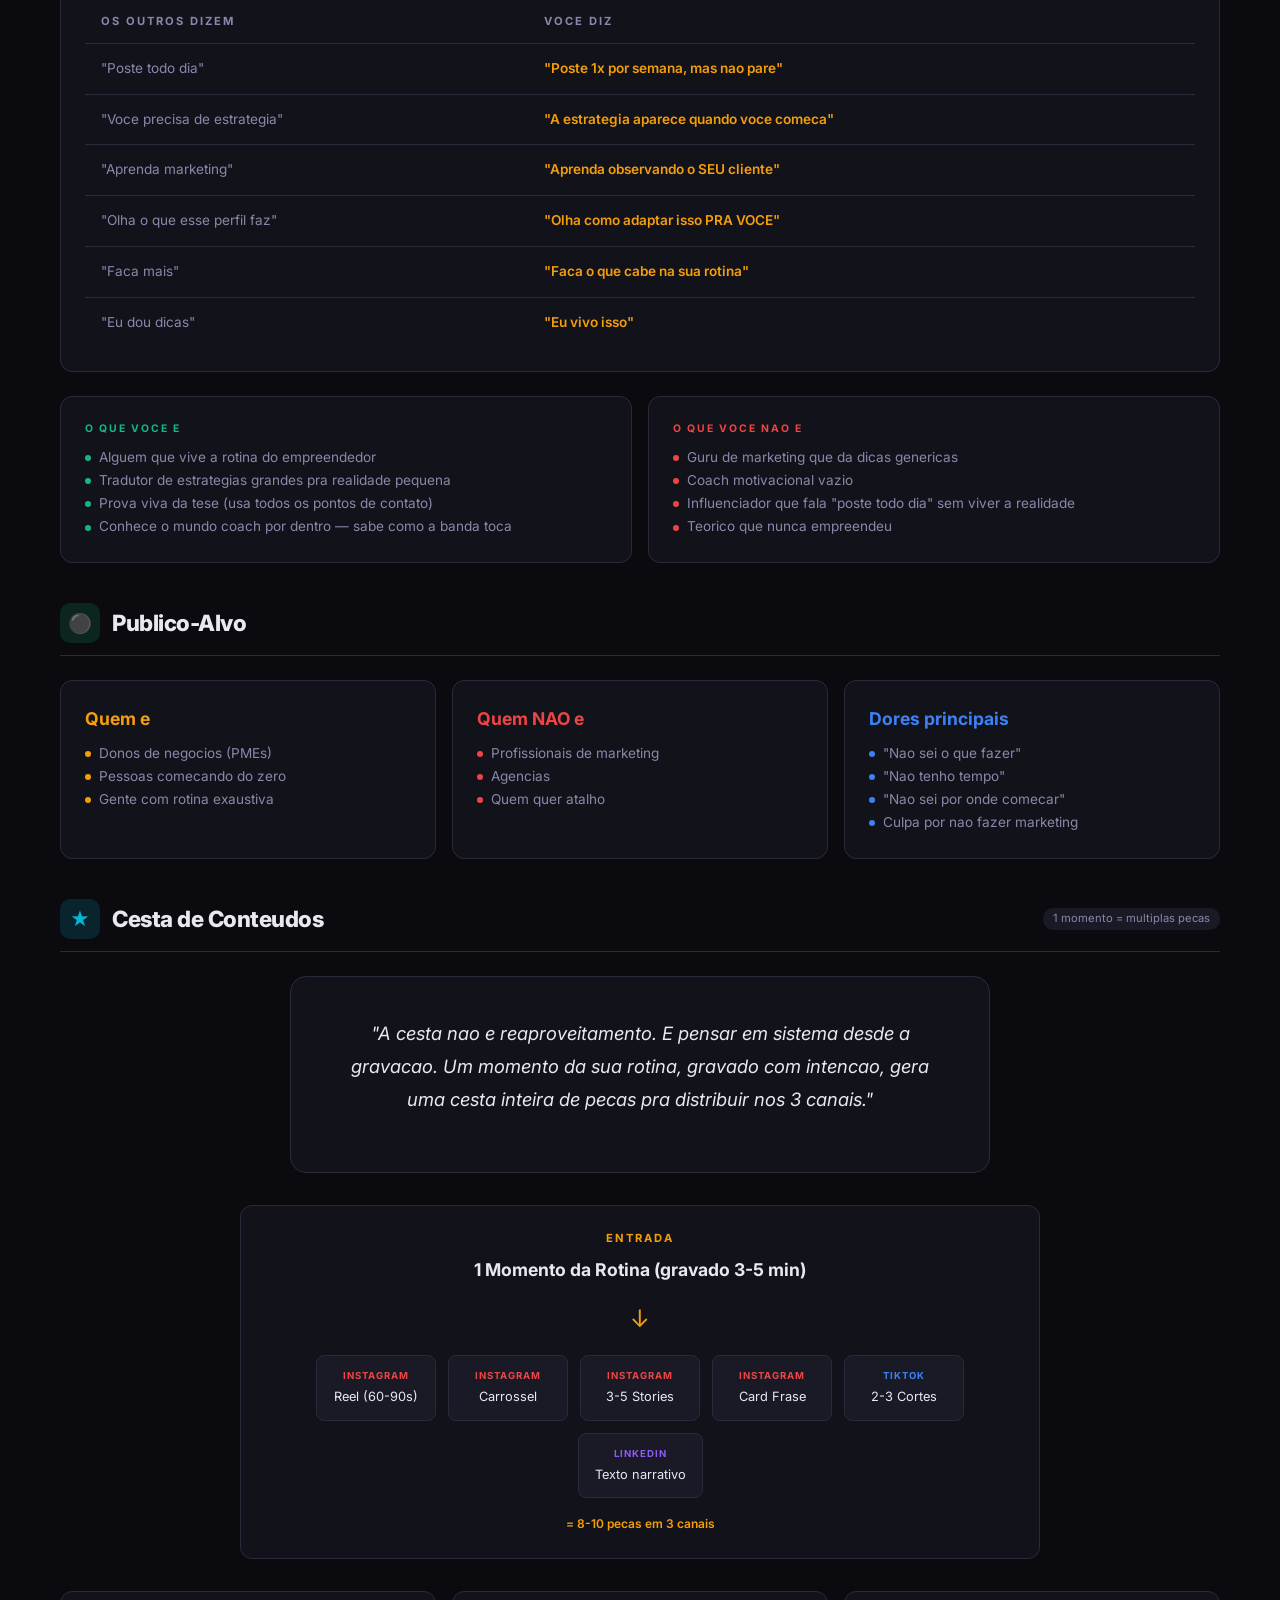
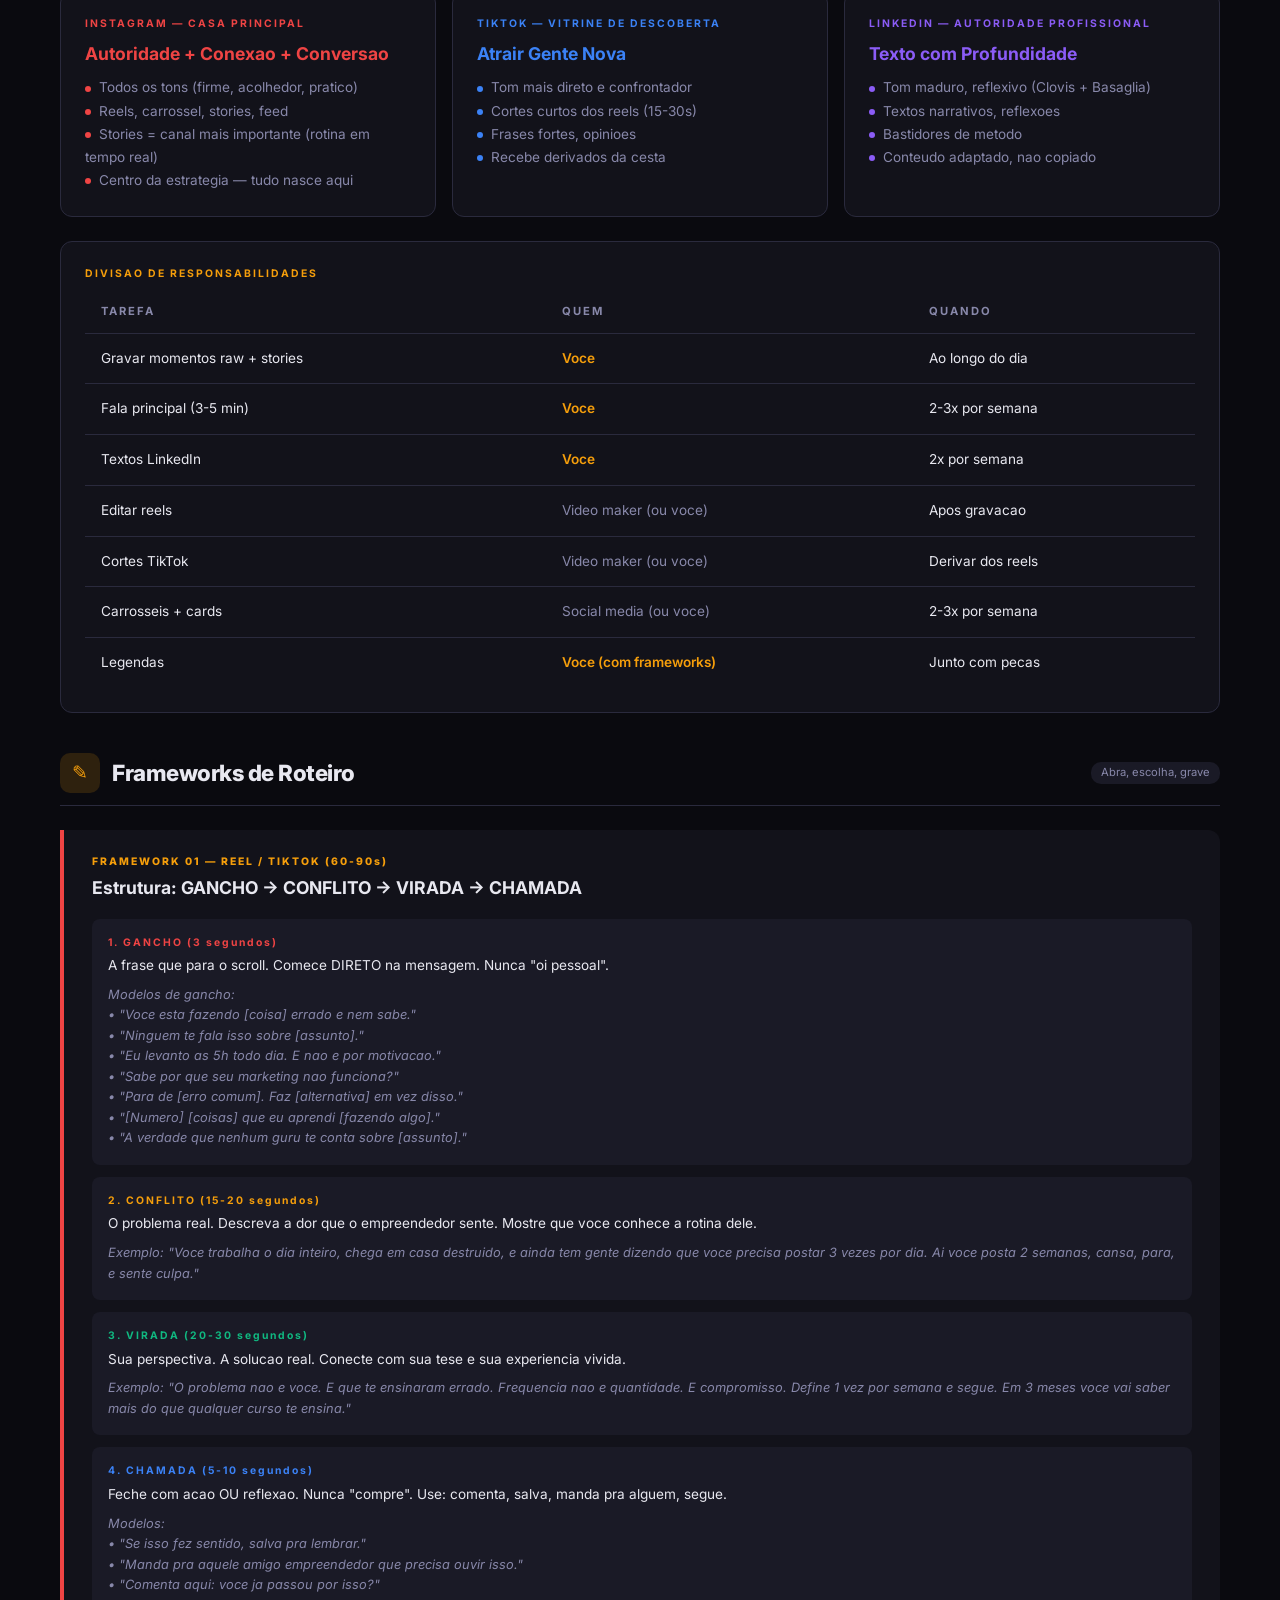
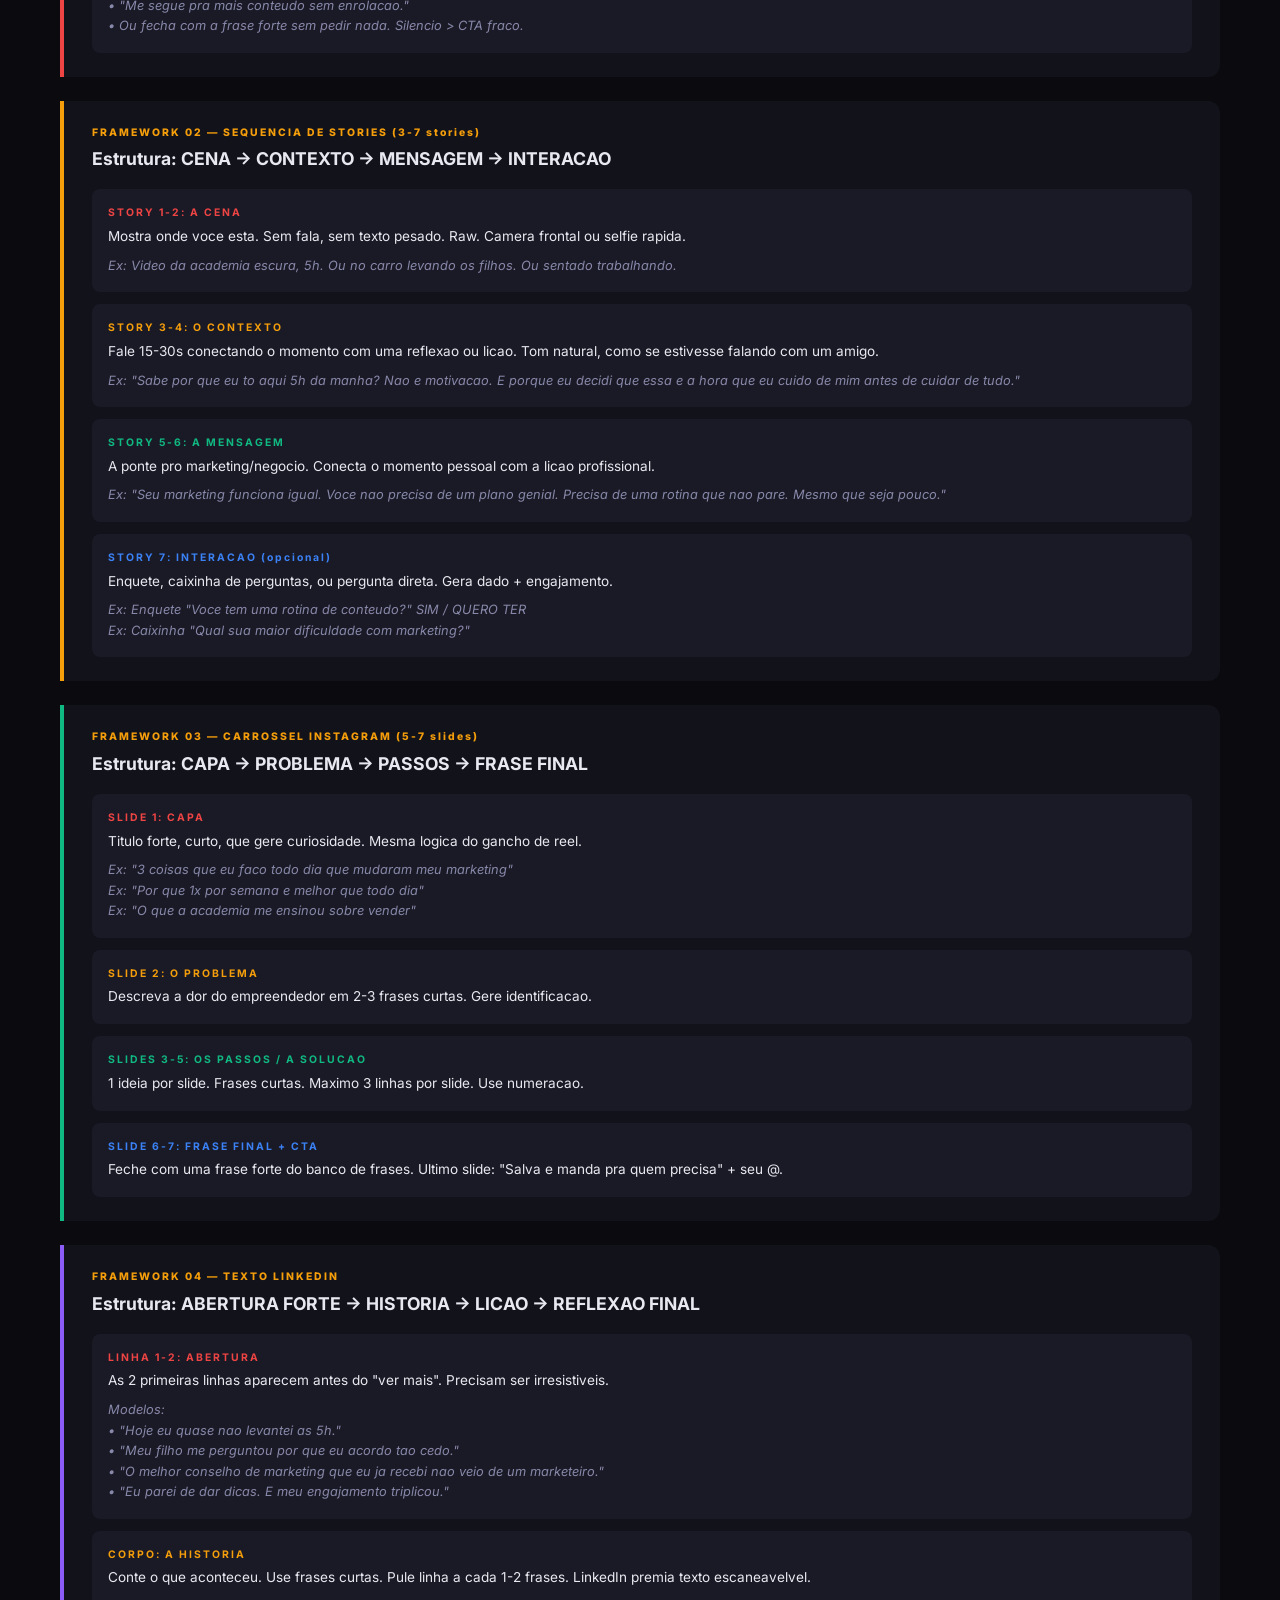
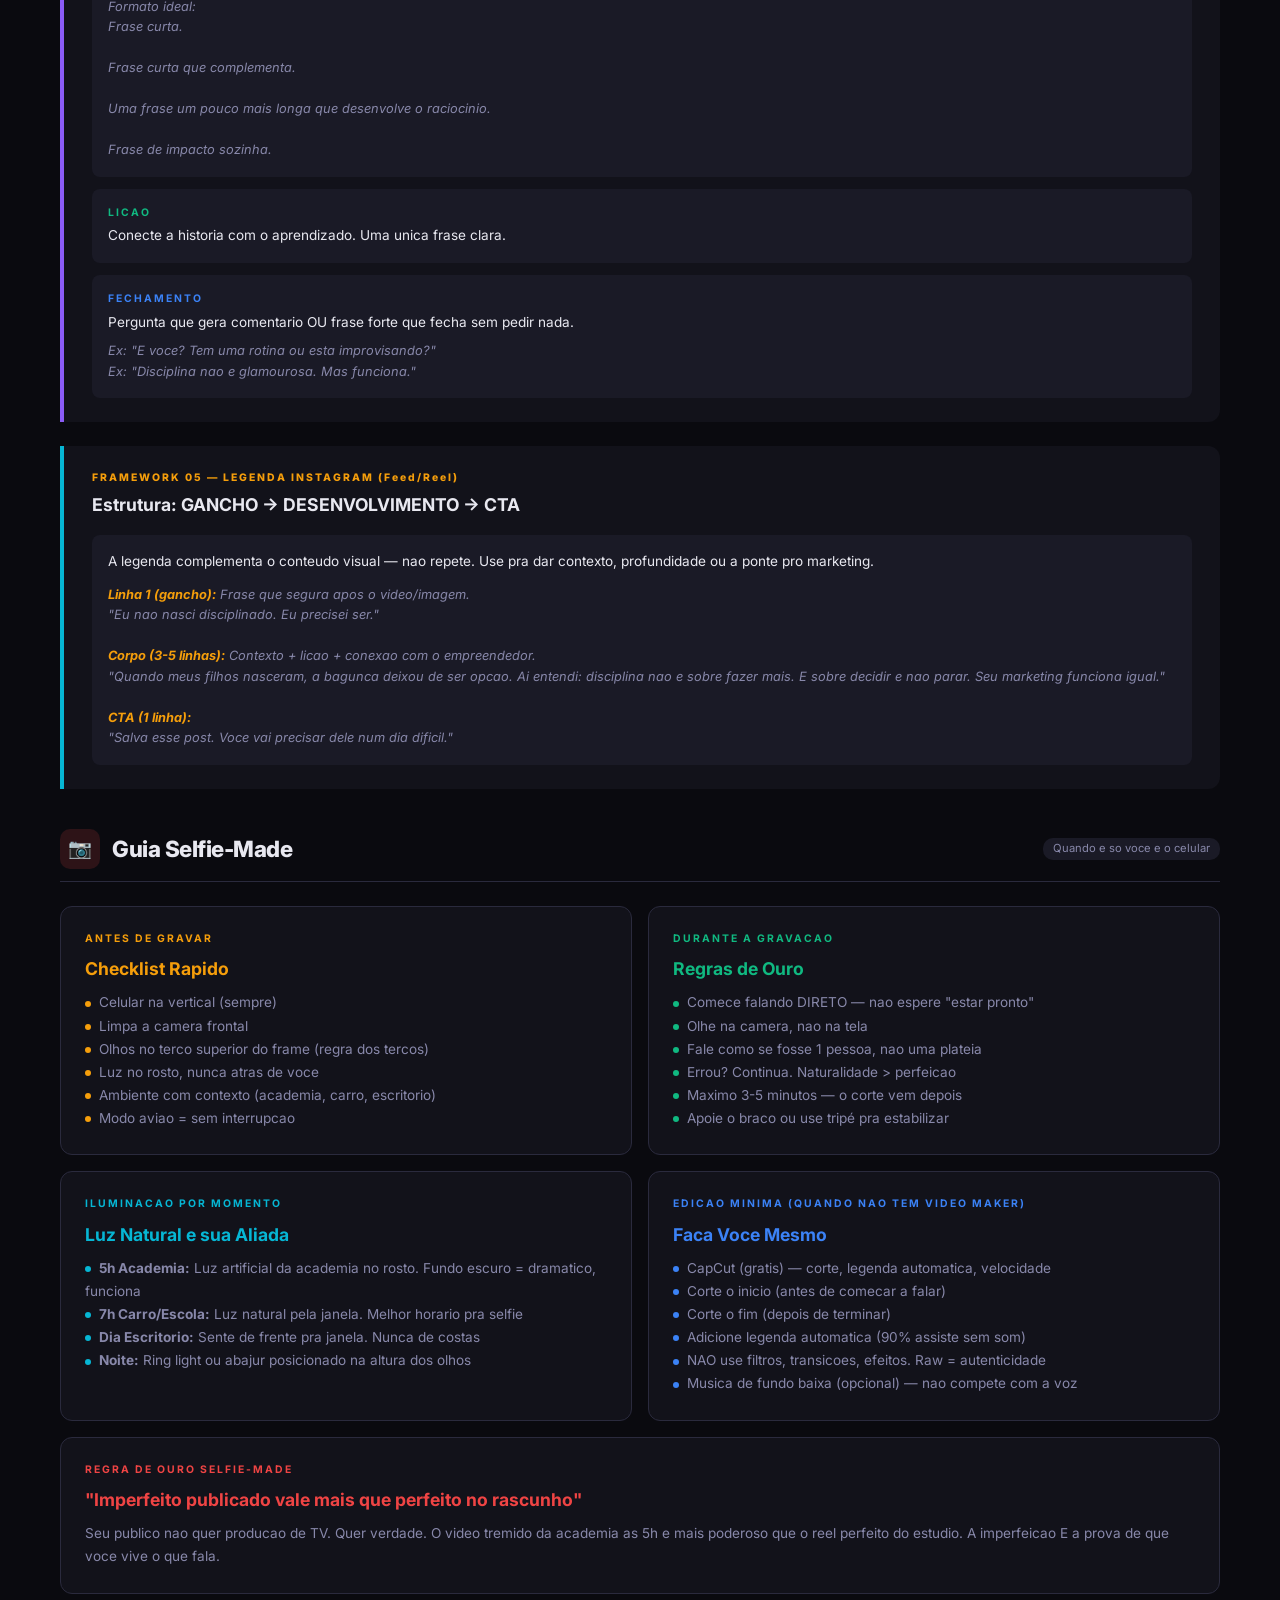
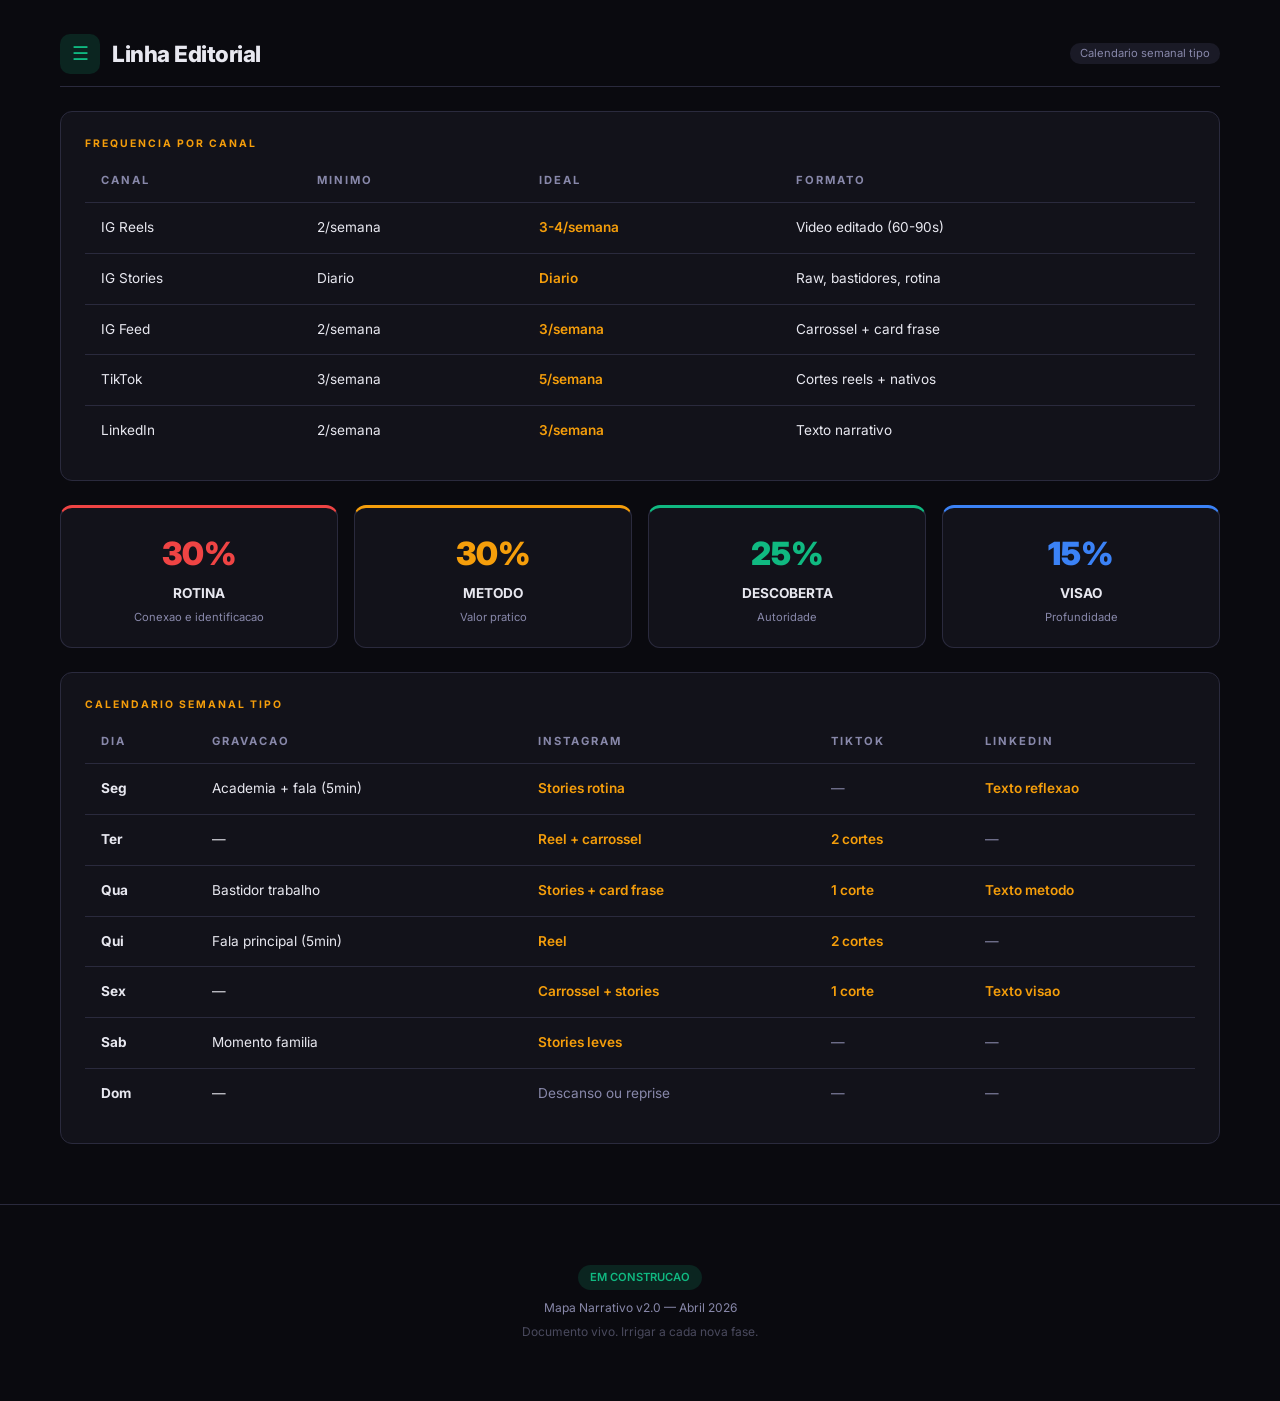
==== commit f2b1173e: "feat: v2.0 — Cesta de Conteudos, Frameworks de Roteiro, Guia Selfie-Made, Linha Editorial - Cesta de" ====
--- a/index.html
+++ b/index.html
@@ -612,7 +612,7 @@
 <div class="header">
   <h1>MAPA NARRATIVO</h1>
   <p class="subtitle">Marca Pessoal — Marketing com Disciplina e Frequencia Sustentavel para Empreendedores</p>
-  <p class="version">v1.0 — Abril 2026</p>
+  <p class="version">v2.0 — Abril 2026</p>
 </div>
 
 <!-- NAV -->
@@ -625,6 +625,10 @@
   <a href="#frases">Frases</a>
   <a href="#pilares">Pilares</a>
   <a href="#posicionamento">Posicionamento</a>
+  <a href="#cesta">Cesta</a>
+  <a href="#roteiros">Roteiros</a>
+  <a href="#selfie">Selfie-Made</a>
+  <a href="#editorial">Editorial</a>
 </nav>
 
 <!-- TESE CENTRAL -->
@@ -952,10 +956,472 @@
   </div>
 </div>
 
+<!-- CESTA DE CONTEUDOS -->
+<div id="cesta" class="section">
+  <div class="section-title">
+    <div class="icon icon-cyan">&#9733;</div>
+    <h2>Cesta de Conteudos</h2>
+    <span class="count">1 momento = multiplas pecas</span>
+  </div>
+
+  <div class="origem-box" style="margin-bottom:32px">
+    <div class="origem-quote">"A cesta nao e reaproveitamento. E pensar em sistema desde a gravacao. Um momento da sua rotina, gravado com intencao, gera uma cesta inteira de pecas pra distribuir nos 3 canais."</div>
+  </div>
+
+  <!-- Fluxo visual da cesta -->
+  <div style="max-width:800px;margin:0 auto 32px">
+    <div style="text-align:center;background:var(--surface);border:1px solid var(--border);border-radius:12px;padding:24px">
+      <div style="font-size:0.7rem;font-weight:700;color:var(--accent);letter-spacing:2px;margin-bottom:8px">ENTRADA</div>
+      <div style="font-size:1.1rem;font-weight:700;margin-bottom:16px">1 Momento da Rotina (gravado 3-5 min)</div>
+      <div style="font-size:1.5rem;color:var(--accent);margin-bottom:16px">&#8595;</div>
+      <div style="display:flex;gap:12px;flex-wrap:wrap;justify-content:center">
+        <div style="background:var(--surface-2);border:1px solid var(--border);border-radius:8px;padding:12px 16px;min-width:120px">
+          <div style="font-size:0.6rem;font-weight:700;color:var(--red);letter-spacing:1px">INSTAGRAM</div>
+          <div style="font-size:0.8rem;color:var(--text);margin-top:4px">Reel (60-90s)</div>
+        </div>
+        <div style="background:var(--surface-2);border:1px solid var(--border);border-radius:8px;padding:12px 16px;min-width:120px">
+          <div style="font-size:0.6rem;font-weight:700;color:var(--red);letter-spacing:1px">INSTAGRAM</div>
+          <div style="font-size:0.8rem;color:var(--text);margin-top:4px">Carrossel</div>
+        </div>
+        <div style="background:var(--surface-2);border:1px solid var(--border);border-radius:8px;padding:12px 16px;min-width:120px">
+          <div style="font-size:0.6rem;font-weight:700;color:var(--red);letter-spacing:1px">INSTAGRAM</div>
+          <div style="font-size:0.8rem;color:var(--text);margin-top:4px">3-5 Stories</div>
+        </div>
+        <div style="background:var(--surface-2);border:1px solid var(--border);border-radius:8px;padding:12px 16px;min-width:120px">
+          <div style="font-size:0.6rem;font-weight:700;color:var(--red);letter-spacing:1px">INSTAGRAM</div>
+          <div style="font-size:0.8rem;color:var(--text);margin-top:4px">Card Frase</div>
+        </div>
+        <div style="background:var(--surface-2);border:1px solid var(--border);border-radius:8px;padding:12px 16px;min-width:120px">
+          <div style="font-size:0.6rem;font-weight:700;color:var(--blue);letter-spacing:1px">TIKTOK</div>
+          <div style="font-size:0.8rem;color:var(--text);margin-top:4px">2-3 Cortes</div>
+        </div>
+        <div style="background:var(--surface-2);border:1px solid var(--border);border-radius:8px;padding:12px 16px;min-width:120px">
+          <div style="font-size:0.6rem;font-weight:700;color:var(--purple);letter-spacing:1px">LINKEDIN</div>
+          <div style="font-size:0.8rem;color:var(--text);margin-top:4px">Texto narrativo</div>
+        </div>
+      </div>
+      <div style="margin-top:16px;font-size:0.75rem;color:var(--accent);font-weight:600">= 8-10 pecas em 3 canais</div>
+    </div>
+  </div>
+
+  <!-- Papel de cada canal -->
+  <div class="cards cols-3">
+    <div class="card accent-red">
+      <div class="card-label">Instagram — Casa Principal</div>
+      <h3>Autoridade + Conexao + Conversao</h3>
+      <ul>
+        <li>Todos os tons (firme, acolhedor, pratico)</li>
+        <li>Reels, carrossel, stories, feed</li>
+        <li>Stories = canal mais importante (rotina em tempo real)</li>
+        <li>Centro da estrategia — tudo nasce aqui</li>
+      </ul>
+    </div>
+    <div class="card accent-blue">
+      <div class="card-label">TikTok — Vitrine de Descoberta</div>
+      <h3>Atrair Gente Nova</h3>
+      <ul>
+        <li>Tom mais direto e confrontador</li>
+        <li>Cortes curtos dos reels (15-30s)</li>
+        <li>Frases fortes, opinioes</li>
+        <li>Recebe derivados da cesta</li>
+      </ul>
+    </div>
+    <div class="card accent-purple">
+      <div class="card-label">LinkedIn — Autoridade Profissional</div>
+      <h3>Texto com Profundidade</h3>
+      <ul>
+        <li>Tom maduro, reflexivo (Clovis + Basaglia)</li>
+        <li>Textos narrativos, reflexoes</li>
+        <li>Bastidores de metodo</li>
+        <li>Conteudo adaptado, nao copiado</li>
+      </ul>
+    </div>
+  </div>
+
+  <!-- Divisao de responsabilidades -->
+  <div style="margin-top:24px">
+    <div class="card" style="overflow-x:auto">
+      <div class="card-label" style="color:var(--accent)">Divisao de Responsabilidades</div>
+      <table class="compare-table" style="margin-top:8px">
+        <thead><tr><th>Tarefa</th><th>Quem</th><th>Quando</th></tr></thead>
+        <tbody>
+          <tr><td>Gravar momentos raw + stories</td><td class="voce">Voce</td><td>Ao longo do dia</td></tr>
+          <tr><td>Fala principal (3-5 min)</td><td class="voce">Voce</td><td>2-3x por semana</td></tr>
+          <tr><td>Textos LinkedIn</td><td class="voce">Voce</td><td>2x por semana</td></tr>
+          <tr><td>Editar reels</td><td class="outros">Video maker (ou voce)</td><td>Apos gravacao</td></tr>
+          <tr><td>Cortes TikTok</td><td class="outros">Video maker (ou voce)</td><td>Derivar dos reels</td></tr>
+          <tr><td>Carrosseis + cards</td><td class="outros">Social media (ou voce)</td><td>2-3x por semana</td></tr>
+          <tr><td>Legendas</td><td class="voce">Voce (com frameworks)</td><td>Junto com pecas</td></tr>
+        </tbody>
+      </table>
+    </div>
+  </div>
+</div>
+
+<!-- ROTEIROS E FRAMEWORKS -->
+<div id="roteiros" class="section">
+  <div class="section-title">
+    <div class="icon icon-amber">&#9998;</div>
+    <h2>Frameworks de Roteiro</h2>
+    <span class="count">Abra, escolha, grave</span>
+  </div>
+
+  <!-- Framework Reels -->
+  <div class="bandeira" style="border-left-color:var(--red);margin-bottom:24px">
+    <div class="num">FRAMEWORK 01 — REEL / TIKTOK (60-90s)</div>
+    <h3>Estrutura: GANCHO → CONFLITO → VIRADA → CHAMADA</h3>
+    <div style="margin-top:16px;display:grid;gap:12px">
+      <div style="background:var(--surface-2);border-radius:8px;padding:16px">
+        <div style="font-size:0.65rem;font-weight:700;color:var(--red);letter-spacing:2px">1. GANCHO (3 segundos)</div>
+        <p style="font-size:0.85rem;color:var(--text);margin-top:4px">A frase que para o scroll. Comece DIRETO na mensagem. Nunca "oi pessoal".</p>
+        <div style="margin-top:8px;font-size:0.8rem;color:var(--text-muted);font-style:italic">
+          Modelos de gancho:<br>
+          &#8226; "Voce esta fazendo [coisa] errado e nem sabe."<br>
+          &#8226; "Ninguem te fala isso sobre [assunto]."<br>
+          &#8226; "Eu levanto as 5h todo dia. E nao e por motivacao."<br>
+          &#8226; "Sabe por que seu marketing nao funciona?"<br>
+          &#8226; "Para de [erro comum]. Faz [alternativa] em vez disso."<br>
+          &#8226; "[Numero] [coisas] que eu aprendi [fazendo algo]."<br>
+          &#8226; "A verdade que nenhum guru te conta sobre [assunto]."
+        </div>
+      </div>
+      <div style="background:var(--surface-2);border-radius:8px;padding:16px">
+        <div style="font-size:0.65rem;font-weight:700;color:var(--accent);letter-spacing:2px">2. CONFLITO (15-20 segundos)</div>
+        <p style="font-size:0.85rem;color:var(--text);margin-top:4px">O problema real. Descreva a dor que o empreendedor sente. Mostre que voce conhece a rotina dele.</p>
+        <div style="margin-top:8px;font-size:0.8rem;color:var(--text-muted);font-style:italic">
+          Exemplo: "Voce trabalha o dia inteiro, chega em casa destruido, e ainda tem gente dizendo que voce precisa postar 3 vezes por dia. Ai voce posta 2 semanas, cansa, para, e sente culpa."
+        </div>
+      </div>
+      <div style="background:var(--surface-2);border-radius:8px;padding:16px">
+        <div style="font-size:0.65rem;font-weight:700;color:var(--green);letter-spacing:2px">3. VIRADA (20-30 segundos)</div>
+        <p style="font-size:0.85rem;color:var(--text);margin-top:4px">Sua perspectiva. A solucao real. Conecte com sua tese e sua experiencia vivida.</p>
+        <div style="margin-top:8px;font-size:0.8rem;color:var(--text-muted);font-style:italic">
+          Exemplo: "O problema nao e voce. E que te ensinaram errado. Frequencia nao e quantidade. E compromisso. Define 1 vez por semana e segue. Em 3 meses voce vai saber mais do que qualquer curso te ensina."
+        </div>
+      </div>
+      <div style="background:var(--surface-2);border-radius:8px;padding:16px">
+        <div style="font-size:0.65rem;font-weight:700;color:var(--blue);letter-spacing:2px">4. CHAMADA (5-10 segundos)</div>
+        <p style="font-size:0.85rem;color:var(--text);margin-top:4px">Feche com acao OU reflexao. Nunca "compre". Use: comenta, salva, manda pra alguem, segue.</p>
+        <div style="margin-top:8px;font-size:0.8rem;color:var(--text-muted);font-style:italic">
+          Modelos:<br>
+          &#8226; "Se isso fez sentido, salva pra lembrar."<br>
+          &#8226; "Manda pra aquele amigo empreendedor que precisa ouvir isso."<br>
+          &#8226; "Comenta aqui: voce ja passou por isso?"<br>
+          &#8226; "Me segue pra mais conteudo sem enrolacao."<br>
+          &#8226; Ou fecha com a frase forte sem pedir nada. Silencio > CTA fraco.
+        </div>
+      </div>
+    </div>
+  </div>
+
+  <!-- Framework Stories -->
+  <div class="bandeira" style="border-left-color:var(--accent);margin-bottom:24px">
+    <div class="num">FRAMEWORK 02 — SEQUENCIA DE STORIES (3-7 stories)</div>
+    <h3>Estrutura: CENA → CONTEXTO → MENSAGEM → INTERACAO</h3>
+    <div style="margin-top:16px;display:grid;gap:12px">
+      <div style="background:var(--surface-2);border-radius:8px;padding:16px">
+        <div style="font-size:0.65rem;font-weight:700;color:var(--red);letter-spacing:2px">STORY 1-2: A CENA</div>
+        <p style="font-size:0.85rem;color:var(--text);margin-top:4px">Mostra onde voce esta. Sem fala, sem texto pesado. Raw. Camera frontal ou selfie rapida.</p>
+        <div style="margin-top:8px;font-size:0.8rem;color:var(--text-muted);font-style:italic">
+          Ex: Video da academia escura, 5h. Ou no carro levando os filhos. Ou sentado trabalhando.
+        </div>
+      </div>
+      <div style="background:var(--surface-2);border-radius:8px;padding:16px">
+        <div style="font-size:0.65rem;font-weight:700;color:var(--accent);letter-spacing:2px">STORY 3-4: O CONTEXTO</div>
+        <p style="font-size:0.85rem;color:var(--text);margin-top:4px">Fale 15-30s conectando o momento com uma reflexao ou licao. Tom natural, como se estivesse falando com um amigo.</p>
+        <div style="margin-top:8px;font-size:0.8rem;color:var(--text-muted);font-style:italic">
+          Ex: "Sabe por que eu to aqui 5h da manha? Nao e motivacao. E porque eu decidi que essa e a hora que eu cuido de mim antes de cuidar de tudo."
+        </div>
+      </div>
+      <div style="background:var(--surface-2);border-radius:8px;padding:16px">
+        <div style="font-size:0.65rem;font-weight:700;color:var(--green);letter-spacing:2px">STORY 5-6: A MENSAGEM</div>
+        <p style="font-size:0.85rem;color:var(--text);margin-top:4px">A ponte pro marketing/negocio. Conecta o momento pessoal com a licao profissional.</p>
+        <div style="margin-top:8px;font-size:0.8rem;color:var(--text-muted);font-style:italic">
+          Ex: "Seu marketing funciona igual. Voce nao precisa de um plano genial. Precisa de uma rotina que nao pare. Mesmo que seja pouco."
+        </div>
+      </div>
+      <div style="background:var(--surface-2);border-radius:8px;padding:16px">
+        <div style="font-size:0.65rem;font-weight:700;color:var(--blue);letter-spacing:2px">STORY 7: INTERACAO (opcional)</div>
+        <p style="font-size:0.85rem;color:var(--text);margin-top:4px">Enquete, caixinha de perguntas, ou pergunta direta. Gera dado + engajamento.</p>
+        <div style="margin-top:8px;font-size:0.8rem;color:var(--text-muted);font-style:italic">
+          Ex: Enquete "Voce tem uma rotina de conteudo?" SIM / QUERO TER<br>
+          Ex: Caixinha "Qual sua maior dificuldade com marketing?"
+        </div>
+      </div>
+    </div>
+  </div>
+
+  <!-- Framework Carrossel -->
+  <div class="bandeira" style="border-left-color:var(--green);margin-bottom:24px">
+    <div class="num">FRAMEWORK 03 — CARROSSEL INSTAGRAM (5-7 slides)</div>
+    <h3>Estrutura: CAPA → PROBLEMA → PASSOS → FRASE FINAL</h3>
+    <div style="margin-top:16px;display:grid;gap:12px">
+      <div style="background:var(--surface-2);border-radius:8px;padding:16px">
+        <div style="font-size:0.65rem;font-weight:700;color:var(--red);letter-spacing:2px">SLIDE 1: CAPA</div>
+        <p style="font-size:0.85rem;color:var(--text);margin-top:4px">Titulo forte, curto, que gere curiosidade. Mesma logica do gancho de reel.</p>
+        <div style="margin-top:8px;font-size:0.8rem;color:var(--text-muted);font-style:italic">
+          Ex: "3 coisas que eu faco todo dia que mudaram meu marketing"<br>
+          Ex: "Por que 1x por semana e melhor que todo dia"<br>
+          Ex: "O que a academia me ensinou sobre vender"
+        </div>
+      </div>
+      <div style="background:var(--surface-2);border-radius:8px;padding:16px">
+        <div style="font-size:0.65rem;font-weight:700;color:var(--accent);letter-spacing:2px">SLIDE 2: O PROBLEMA</div>
+        <p style="font-size:0.85rem;color:var(--text);margin-top:4px">Descreva a dor do empreendedor em 2-3 frases curtas. Gere identificacao.</p>
+      </div>
+      <div style="background:var(--surface-2);border-radius:8px;padding:16px">
+        <div style="font-size:0.65rem;font-weight:700;color:var(--green);letter-spacing:2px">SLIDES 3-5: OS PASSOS / A SOLUCAO</div>
+        <p style="font-size:0.85rem;color:var(--text);margin-top:4px">1 ideia por slide. Frases curtas. Maximo 3 linhas por slide. Use numeracao.</p>
+      </div>
+      <div style="background:var(--surface-2);border-radius:8px;padding:16px">
+        <div style="font-size:0.65rem;font-weight:700;color:var(--blue);letter-spacing:2px">SLIDE 6-7: FRASE FINAL + CTA</div>
+        <p style="font-size:0.85rem;color:var(--text);margin-top:4px">Feche com uma frase forte do banco de frases. Ultimo slide: "Salva e manda pra quem precisa" + seu @.</p>
+      </div>
+    </div>
+  </div>
+
+  <!-- Framework LinkedIn -->
+  <div class="bandeira" style="border-left-color:var(--purple);margin-bottom:24px">
+    <div class="num">FRAMEWORK 04 — TEXTO LINKEDIN</div>
+    <h3>Estrutura: ABERTURA FORTE → HISTORIA → LICAO → REFLEXAO FINAL</h3>
+    <div style="margin-top:16px;display:grid;gap:12px">
+      <div style="background:var(--surface-2);border-radius:8px;padding:16px">
+        <div style="font-size:0.65rem;font-weight:700;color:var(--red);letter-spacing:2px">LINHA 1-2: ABERTURA</div>
+        <p style="font-size:0.85rem;color:var(--text);margin-top:4px">As 2 primeiras linhas aparecem antes do "ver mais". Precisam ser irresistiveis.</p>
+        <div style="margin-top:8px;font-size:0.8rem;color:var(--text-muted);font-style:italic">
+          Modelos:<br>
+          &#8226; "Hoje eu quase nao levantei as 5h."<br>
+          &#8226; "Meu filho me perguntou por que eu acordo tao cedo."<br>
+          &#8226; "O melhor conselho de marketing que eu ja recebi nao veio de um marketeiro."<br>
+          &#8226; "Eu parei de dar dicas. E meu engajamento triplicou."
+        </div>
+      </div>
+      <div style="background:var(--surface-2);border-radius:8px;padding:16px">
+        <div style="font-size:0.65rem;font-weight:700;color:var(--accent);letter-spacing:2px">CORPO: A HISTORIA</div>
+        <p style="font-size:0.85rem;color:var(--text);margin-top:4px">Conte o que aconteceu. Use frases curtas. Pule linha a cada 1-2 frases. LinkedIn premia texto escaneavelvel.</p>
+        <div style="margin-top:8px;font-size:0.8rem;color:var(--text-muted);font-style:italic">
+          Formato ideal:<br>
+          Frase curta.<br><br>
+          Frase curta que complementa.<br><br>
+          Uma frase um pouco mais longa que desenvolve o raciocinio.<br><br>
+          Frase de impacto sozinha.
+        </div>
+      </div>
+      <div style="background:var(--surface-2);border-radius:8px;padding:16px">
+        <div style="font-size:0.65rem;font-weight:700;color:var(--green);letter-spacing:2px">LICAO</div>
+        <p style="font-size:0.85rem;color:var(--text);margin-top:4px">Conecte a historia com o aprendizado. Uma unica frase clara.</p>
+      </div>
+      <div style="background:var(--surface-2);border-radius:8px;padding:16px">
+        <div style="font-size:0.65rem;font-weight:700;color:var(--blue);letter-spacing:2px">FECHAMENTO</div>
+        <p style="font-size:0.85rem;color:var(--text);margin-top:4px">Pergunta que gera comentario OU frase forte que fecha sem pedir nada.</p>
+        <div style="margin-top:8px;font-size:0.8rem;color:var(--text-muted);font-style:italic">
+          Ex: "E voce? Tem uma rotina ou esta improvisando?"<br>
+          Ex: "Disciplina nao e glamourosa. Mas funciona."
+        </div>
+      </div>
+    </div>
+  </div>
+
+  <!-- Framework Legenda Instagram -->
+  <div class="bandeira" style="border-left-color:var(--cyan);margin-bottom:24px">
+    <div class="num">FRAMEWORK 05 — LEGENDA INSTAGRAM (Feed/Reel)</div>
+    <h3>Estrutura: GANCHO → DESENVOLVIMENTO → CTA</h3>
+    <div style="margin-top:16px;display:grid;gap:12px">
+      <div style="background:var(--surface-2);border-radius:8px;padding:16px">
+        <p style="font-size:0.85rem;color:var(--text)">A legenda complementa o conteudo visual — nao repete. Use pra dar contexto, profundidade ou a ponte pro marketing.</p>
+        <div style="margin-top:12px;font-size:0.8rem;color:var(--text-muted);font-style:italic">
+          <strong style="color:var(--accent)">Linha 1 (gancho):</strong> Frase que segura apos o video/imagem.<br>
+          "Eu nao nasci disciplinado. Eu precisei ser."<br><br>
+          <strong style="color:var(--accent)">Corpo (3-5 linhas):</strong> Contexto + licao + conexao com o empreendedor.<br>
+          "Quando meus filhos nasceram, a bagunca deixou de ser opcao. Ai entendi: disciplina nao e sobre fazer mais. E sobre decidir e nao parar. Seu marketing funciona igual."<br><br>
+          <strong style="color:var(--accent)">CTA (1 linha):</strong><br>
+          "Salva esse post. Voce vai precisar dele num dia dificil."
+        </div>
+      </div>
+    </div>
+  </div>
+</div>
+
+<!-- SELFIE-MADE -->
+<div id="selfie" class="section">
+  <div class="section-title">
+    <div class="icon icon-red">&#128247;</div>
+    <h2>Guia Selfie-Made</h2>
+    <span class="count">Quando e so voce e o celular</span>
+  </div>
+
+  <div class="cards cols-2">
+    <div class="card accent-amber">
+      <div class="card-label">Antes de Gravar</div>
+      <h3>Checklist Rapido</h3>
+      <ul>
+        <li>Celular na vertical (sempre)</li>
+        <li>Limpa a camera frontal</li>
+        <li>Olhos no terco superior do frame (regra dos tercos)</li>
+        <li>Luz no rosto, nunca atras de voce</li>
+        <li>Ambiente com contexto (academia, carro, escritorio)</li>
+        <li>Modo aviao = sem interrupcao</li>
+      </ul>
+    </div>
+    <div class="card accent-green">
+      <div class="card-label">Durante a Gravacao</div>
+      <h3>Regras de Ouro</h3>
+      <ul>
+        <li>Comece falando DIRETO — nao espere "estar pronto"</li>
+        <li>Olhe na camera, nao na tela</li>
+        <li>Fale como se fosse 1 pessoa, nao uma plateia</li>
+        <li>Errou? Continua. Naturalidade > perfeicao</li>
+        <li>Maximo 3-5 minutos — o corte vem depois</li>
+        <li>Apoie o braco ou use tripé pra estabilizar</li>
+      </ul>
+    </div>
+  </div>
+
+  <div class="cards cols-2" style="margin-top:16px">
+    <div class="card accent-cyan">
+      <div class="card-label">Iluminacao por Momento</div>
+      <h3>Luz Natural e sua Aliada</h3>
+      <ul>
+        <li><strong>5h Academia:</strong> Luz artificial da academia no rosto. Fundo escuro = dramatico, funciona</li>
+        <li><strong>7h Carro/Escola:</strong> Luz natural pela janela. Melhor horario pra selfie</li>
+        <li><strong>Dia Escritorio:</strong> Sente de frente pra janela. Nunca de costas</li>
+        <li><strong>Noite:</strong> Ring light ou abajur posicionado na altura dos olhos</li>
+      </ul>
+    </div>
+    <div class="card accent-blue">
+      <div class="card-label">Edicao Minima (quando nao tem video maker)</div>
+      <h3>Faca Voce Mesmo</h3>
+      <ul>
+        <li>CapCut (gratis) — corte, legenda automatica, velocidade</li>
+        <li>Corte o inicio (antes de comecar a falar)</li>
+        <li>Corte o fim (depois de terminar)</li>
+        <li>Adicione legenda automatica (90% assiste sem som)</li>
+        <li>NAO use filtros, transicoes, efeitos. Raw = autenticidade</li>
+        <li>Musica de fundo baixa (opcional) — nao compete com a voz</li>
+      </ul>
+    </div>
+  </div>
+
+  <div style="margin-top:16px">
+    <div class="card accent-red">
+      <div class="card-label">Regra de Ouro Selfie-Made</div>
+      <h3>"Imperfeito publicado vale mais que perfeito no rascunho"</h3>
+      <p>Seu publico nao quer producao de TV. Quer verdade. O video tremido da academia as 5h e mais poderoso que o reel perfeito do estudio. A imperfeicao E a prova de que voce vive o que fala.</p>
+    </div>
+  </div>
+</div>
+
+<!-- LINHA EDITORIAL -->
+<div id="editorial" class="section">
+  <div class="section-title">
+    <div class="icon icon-green">&#9776;</div>
+    <h2>Linha Editorial</h2>
+    <span class="count">Calendario semanal tipo</span>
+  </div>
+
+  <!-- Frequencia por canal -->
+  <div class="card" style="overflow-x:auto;margin-bottom:24px">
+    <div class="card-label" style="color:var(--accent)">Frequencia por Canal</div>
+    <table class="compare-table" style="margin-top:8px">
+      <thead><tr><th>Canal</th><th>Minimo</th><th>Ideal</th><th>Formato</th></tr></thead>
+      <tbody>
+        <tr><td>IG Reels</td><td>2/semana</td><td class="voce">3-4/semana</td><td>Video editado (60-90s)</td></tr>
+        <tr><td>IG Stories</td><td>Diario</td><td class="voce">Diario</td><td>Raw, bastidores, rotina</td></tr>
+        <tr><td>IG Feed</td><td>2/semana</td><td class="voce">3/semana</td><td>Carrossel + card frase</td></tr>
+        <tr><td>TikTok</td><td>3/semana</td><td class="voce">5/semana</td><td>Cortes reels + nativos</td></tr>
+        <tr><td>LinkedIn</td><td>2/semana</td><td class="voce">3/semana</td><td>Texto narrativo</td></tr>
+      </tbody>
+    </table>
+  </div>
+
+  <!-- Distribuicao por categoria -->
+  <div class="cards cols-4" style="margin-bottom:24px">
+    <div style="background:var(--surface);border:1px solid var(--border);border-radius:12px;padding:20px;text-align:center;border-top:3px solid var(--red)">
+      <div style="font-size:2rem;font-weight:900;color:var(--red)">30%</div>
+      <div style="font-size:0.85rem;font-weight:700;margin-top:4px">ROTINA</div>
+      <div style="font-size:0.7rem;color:var(--text-muted);margin-top:4px">Conexao e identificacao</div>
+    </div>
+    <div style="background:var(--surface);border:1px solid var(--border);border-radius:12px;padding:20px;text-align:center;border-top:3px solid var(--accent)">
+      <div style="font-size:2rem;font-weight:900;color:var(--accent)">30%</div>
+      <div style="font-size:0.85rem;font-weight:700;margin-top:4px">METODO</div>
+      <div style="font-size:0.7rem;color:var(--text-muted);margin-top:4px">Valor pratico</div>
+    </div>
+    <div style="background:var(--surface);border:1px solid var(--border);border-radius:12px;padding:20px;text-align:center;border-top:3px solid var(--green)">
+      <div style="font-size:2rem;font-weight:900;color:var(--green)">25%</div>
+      <div style="font-size:0.85rem;font-weight:700;margin-top:4px">DESCOBERTA</div>
+      <div style="font-size:0.7rem;color:var(--text-muted);margin-top:4px">Autoridade</div>
+    </div>
+    <div style="background:var(--surface);border:1px solid var(--border);border-radius:12px;padding:20px;text-align:center;border-top:3px solid var(--blue)">
+      <div style="font-size:2rem;font-weight:900;color:var(--blue)">15%</div>
+      <div style="font-size:0.85rem;font-weight:700;margin-top:4px">VISAO</div>
+      <div style="font-size:0.7rem;color:var(--text-muted);margin-top:4px">Profundidade</div>
+    </div>
+  </div>
+
+  <!-- Calendario semanal -->
+  <div class="card" style="overflow-x:auto">
+    <div class="card-label" style="color:var(--accent)">Calendario Semanal Tipo</div>
+    <table class="compare-table" style="margin-top:8px">
+      <thead><tr><th>Dia</th><th>Gravacao</th><th>Instagram</th><th>TikTok</th><th>LinkedIn</th></tr></thead>
+      <tbody>
+        <tr>
+          <td><strong>Seg</strong></td>
+          <td>Academia + fala (5min)</td>
+          <td class="voce">Stories rotina</td>
+          <td class="outros">—</td>
+          <td class="voce">Texto reflexao</td>
+        </tr>
+        <tr>
+          <td><strong>Ter</strong></td>
+          <td>—</td>
+          <td class="voce">Reel + carrossel</td>
+          <td class="voce">2 cortes</td>
+          <td class="outros">—</td>
+        </tr>
+        <tr>
+          <td><strong>Qua</strong></td>
+          <td>Bastidor trabalho</td>
+          <td class="voce">Stories + card frase</td>
+          <td class="voce">1 corte</td>
+          <td class="voce">Texto metodo</td>
+        </tr>
+        <tr>
+          <td><strong>Qui</strong></td>
+          <td>Fala principal (5min)</td>
+          <td class="voce">Reel</td>
+          <td class="voce">2 cortes</td>
+          <td class="outros">—</td>
+        </tr>
+        <tr>
+          <td><strong>Sex</strong></td>
+          <td>—</td>
+          <td class="voce">Carrossel + stories</td>
+          <td class="voce">1 corte</td>
+          <td class="voce">Texto visao</td>
+        </tr>
+        <tr>
+          <td><strong>Sab</strong></td>
+          <td>Momento familia</td>
+          <td class="voce">Stories leves</td>
+          <td class="outros">—</td>
+          <td class="outros">—</td>
+        </tr>
+        <tr>
+          <td><strong>Dom</strong></td>
+          <td>—</td>
+          <td class="outros">Descanso ou reprise</td>
+          <td class="outros">—</td>
+          <td class="outros">—</td>
+        </tr>
+      </tbody>
+    </table>
+  </div>
+</div>
+
 <!-- FOOTER -->
 <div class="footer">
   <div class="status">EM CONSTRUCAO</div>
-  <p>Mapa Narrativo v1.0 — Abril 2026</p>
+  <p>Mapa Narrativo v2.0 — Abril 2026</p>
   <p style="margin-top:4px;opacity:0.5">Documento vivo. Irrigar a cada nova fase.</p>
 </div>
 
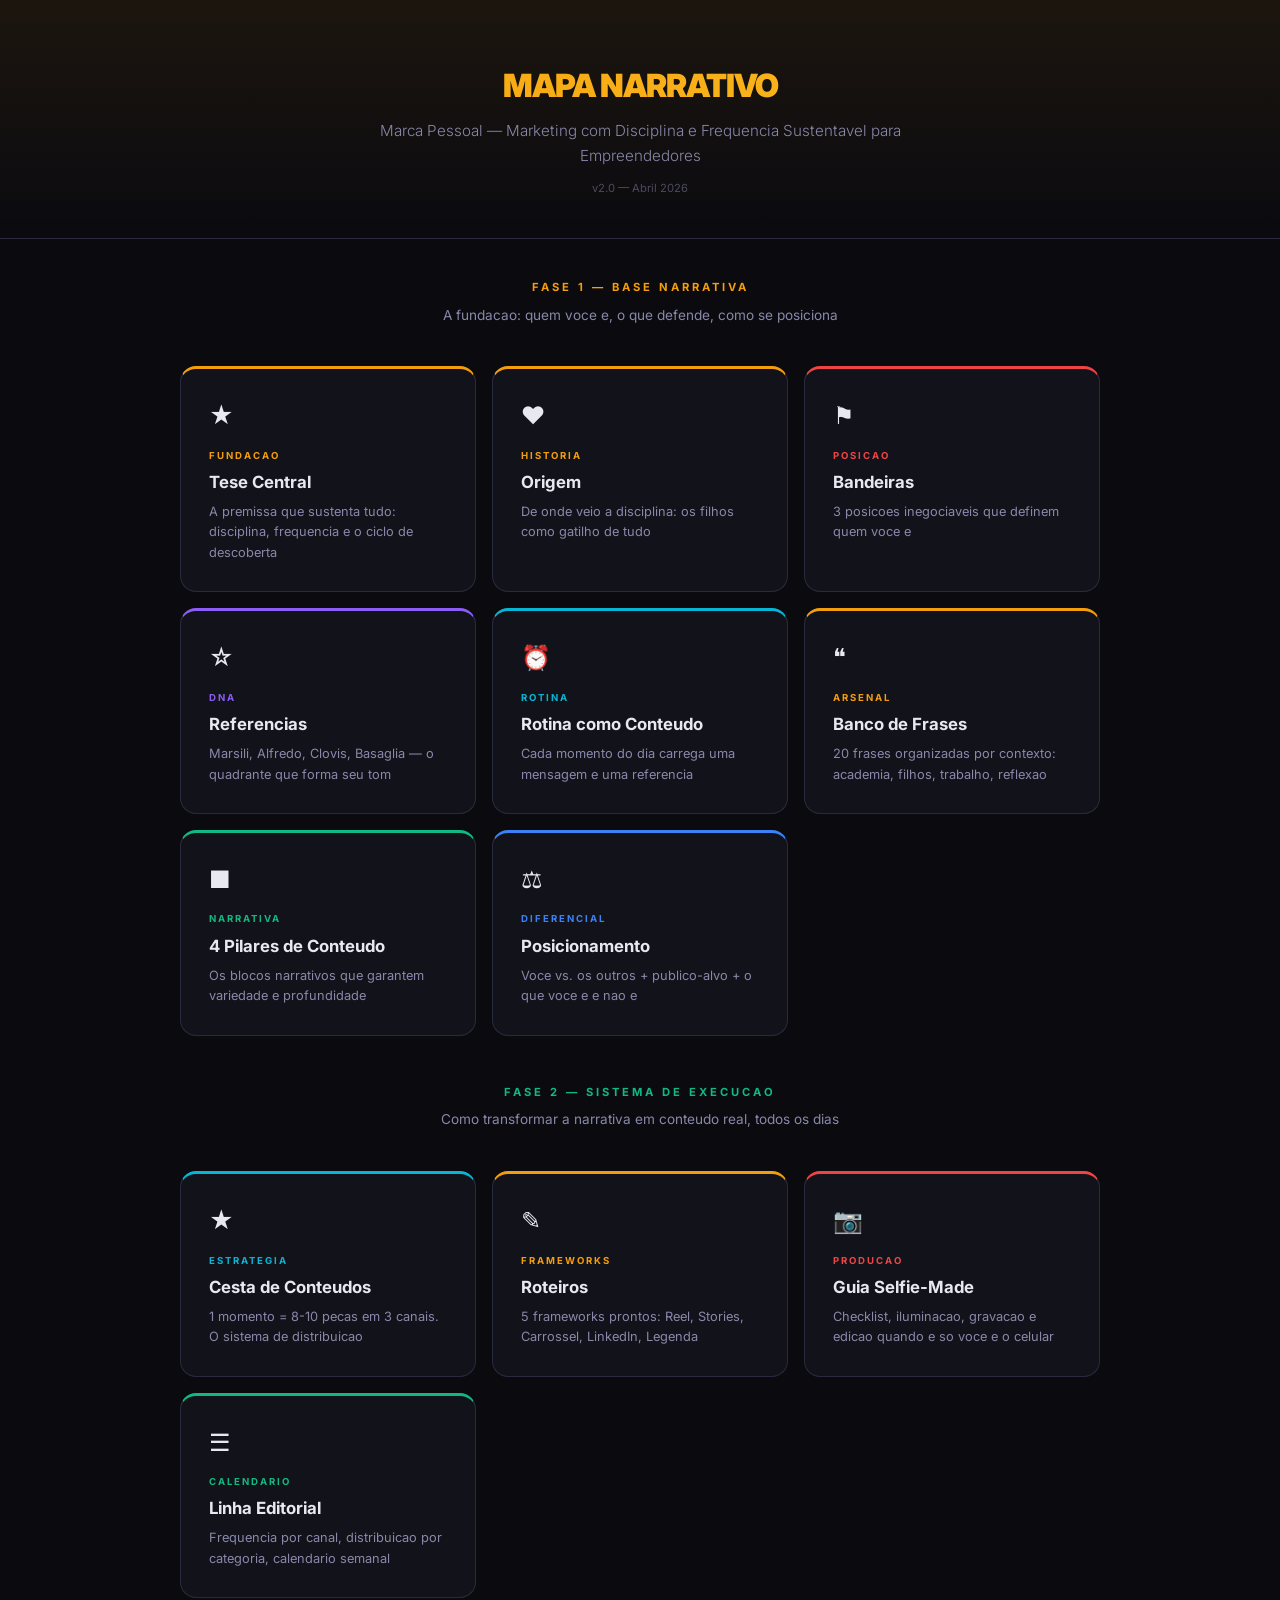
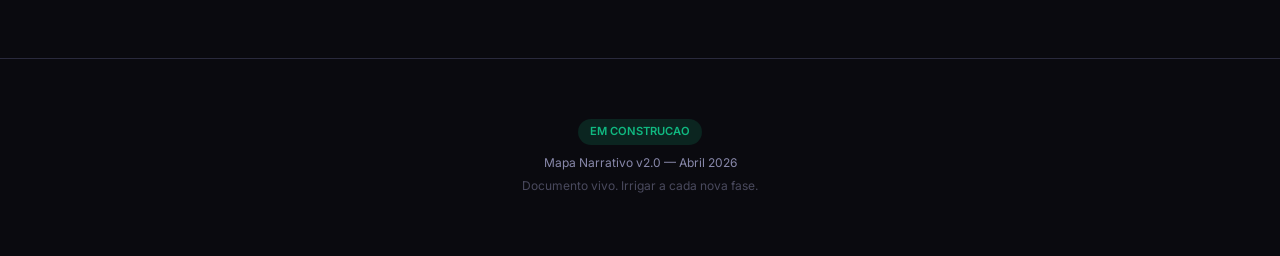
==== commit aa40a348: "feat: v2.0 multi-pagina — Hub + 12 paginas individuais + CSS compartilhado Hub central com navegacao" ====
--- a/index.html
+++ b/index.html
@@ -3,1422 +3,109 @@
 <head>
 <meta charset="UTF-8">
 <meta name="viewport" content="width=device-width, initial-scale=1.0">
-<title>Mapa Narrativo — Marca Pessoal</title>
-<style>
-  @import url('https://fonts.googleapis.com/css2?family=Inter:wght@300;400;500;600;700;800;900&display=swap');
-
-  :root {
-    --bg: #0a0a0f;
-    --surface: #12121a;
-    --surface-2: #1a1a26;
-    --surface-3: #222233;
-    --border: #2a2a3d;
-    --text: #e8e8f0;
-    --text-muted: #8888aa;
-    --accent: #f59e0b;
-    --accent-glow: rgba(245, 158, 11, 0.15);
-    --blue: #3b82f6;
-    --green: #10b981;
-    --red: #ef4444;
-    --purple: #8b5cf6;
-    --cyan: #06b6d4;
-  }
-
-  * { margin: 0; padding: 0; box-sizing: border-box; }
-
-  body {
-    font-family: 'Inter', sans-serif;
-    background: var(--bg);
-    color: var(--text);
-    line-height: 1.6;
-    min-height: 100vh;
-  }
-
-  /* HEADER */
-  .header {
-    text-align: center;
-    padding: 60px 20px 40px;
-    background: linear-gradient(180deg, rgba(245,158,11,0.08) 0%, transparent 100%);
-    border-bottom: 1px solid var(--border);
-  }
-  .header h1 {
-    font-size: 2.5rem;
-    font-weight: 900;
-    letter-spacing: -1px;
-    background: linear-gradient(135deg, var(--accent), #fbbf24);
-    -webkit-background-clip: text;
-    -webkit-text-fill-color: transparent;
-    margin-bottom: 12px;
-  }
-  .header .subtitle {
-    font-size: 1.1rem;
-    color: var(--text-muted);
-    max-width: 600px;
-    margin: 0 auto;
-    font-weight: 300;
-  }
-  .header .version {
-    margin-top: 16px;
-    font-size: 0.75rem;
-    color: var(--text-muted);
-    opacity: 0.5;
-  }
-
-  /* TESE CENTRAL */
-  .tese {
-    max-width: 800px;
-    margin: 40px auto;
-    padding: 40px;
-    background: var(--surface);
-    border: 1px solid var(--accent);
-    border-radius: 16px;
-    text-align: center;
-    box-shadow: 0 0 60px var(--accent-glow);
-    position: relative;
-  }
-  .tese::before {
-    content: 'TESE CENTRAL';
-    position: absolute;
-    top: -12px;
-    left: 50%;
-    transform: translateX(-50%);
-    background: var(--accent);
-    color: var(--bg);
-    font-size: 0.7rem;
-    font-weight: 800;
-    padding: 4px 16px;
-    border-radius: 20px;
-    letter-spacing: 2px;
-  }
-  .tese blockquote {
-    font-size: 1.3rem;
-    font-weight: 500;
-    line-height: 1.8;
-    color: var(--text);
-    font-style: italic;
-  }
-
-  /* CICLO */
-  .ciclo {
-    max-width: 700px;
-    margin: 40px auto;
-    display: flex;
-    justify-content: center;
-    gap: 0;
-    flex-wrap: wrap;
-    align-items: center;
-  }
-  .ciclo-step {
-    background: var(--surface-2);
-    border: 1px solid var(--border);
-    border-radius: 12px;
-    padding: 16px 24px;
-    text-align: center;
-    min-width: 140px;
-  }
-  .ciclo-step .step-num {
-    font-size: 0.65rem;
-    font-weight: 700;
-    color: var(--accent);
-    letter-spacing: 2px;
-    text-transform: uppercase;
-  }
-  .ciclo-step .step-title {
-    font-size: 1rem;
-    font-weight: 700;
-    margin-top: 4px;
-  }
-  .ciclo-step .step-desc {
-    font-size: 0.75rem;
-    color: var(--text-muted);
-    margin-top: 4px;
-  }
-  .ciclo-arrow {
-    font-size: 1.5rem;
-    color: var(--accent);
-    padding: 0 8px;
-  }
-
-  /* CONTAINER */
-  .container {
-    max-width: 1200px;
-    margin: 0 auto;
-    padding: 20px;
-  }
-
-  /* SECTION NAV */
-  .section-nav {
-    display: flex;
-    gap: 8px;
-    flex-wrap: wrap;
-    justify-content: center;
-    padding: 20px;
-    max-width: 1200px;
-    margin: 0 auto;
-    position: sticky;
-    top: 0;
-    z-index: 100;
-    background: rgba(10,10,15,0.9);
-    backdrop-filter: blur(10px);
-    border-bottom: 1px solid var(--border);
-  }
-  .section-nav a {
-    color: var(--text-muted);
-    text-decoration: none;
-    font-size: 0.75rem;
-    font-weight: 600;
-    padding: 6px 14px;
-    border-radius: 20px;
-    border: 1px solid var(--border);
-    transition: all 0.3s;
-    text-transform: uppercase;
-    letter-spacing: 1px;
-  }
-  .section-nav a:hover, .section-nav a.active {
-    color: var(--bg);
-    background: var(--accent);
-    border-color: var(--accent);
-  }
-
-  /* SECTIONS */
-  .section {
-    margin: 40px auto;
-    max-width: 1200px;
-    padding: 0 20px;
-  }
-  .section-title {
-    display: flex;
-    align-items: center;
-    gap: 12px;
-    margin-bottom: 24px;
-    padding-bottom: 12px;
-    border-bottom: 1px solid var(--border);
-  }
-  .section-title .icon {
-    width: 40px;
-    height: 40px;
-    border-radius: 10px;
-    display: flex;
-    align-items: center;
-    justify-content: center;
-    font-size: 1.2rem;
-    flex-shrink: 0;
-  }
-  .section-title h2 {
-    font-size: 1.4rem;
-    font-weight: 800;
-    letter-spacing: -0.5px;
-  }
-  .section-title .count {
-    font-size: 0.7rem;
-    color: var(--text-muted);
-    background: var(--surface-2);
-    padding: 2px 10px;
-    border-radius: 10px;
-    margin-left: auto;
-  }
-
-  /* CARDS GRID */
-  .cards { display: grid; gap: 16px; }
-  .cards.cols-2 { grid-template-columns: repeat(auto-fit, minmax(300px, 1fr)); }
-  .cards.cols-3 { grid-template-columns: repeat(auto-fit, minmax(260px, 1fr)); }
-  .cards.cols-4 { grid-template-columns: repeat(auto-fit, minmax(220px, 1fr)); }
-
-  .card {
-    background: var(--surface);
-    border: 1px solid var(--border);
-    border-radius: 12px;
-    padding: 24px;
-    transition: all 0.3s;
-  }
-  .card:hover {
-    border-color: var(--accent);
-    transform: translateY(-2px);
-    box-shadow: 0 8px 30px rgba(0,0,0,0.3);
-  }
-  .card-label {
-    font-size: 0.65rem;
-    font-weight: 700;
-    letter-spacing: 2px;
-    text-transform: uppercase;
-    margin-bottom: 8px;
-  }
-  .card h3 {
-    font-size: 1.1rem;
-    font-weight: 700;
-    margin-bottom: 8px;
-  }
-  .card p, .card li {
-    font-size: 0.85rem;
-    color: var(--text-muted);
-    line-height: 1.7;
-  }
-  .card ul {
-    list-style: none;
-    padding: 0;
-  }
-  .card ul li::before {
-    content: '';
-    display: inline-block;
-    width: 6px;
-    height: 6px;
-    border-radius: 50%;
-    margin-right: 8px;
-    vertical-align: middle;
-  }
-
-  /* COLOR ACCENTS */
-  .accent-amber .card-label, .accent-amber h3 { color: var(--accent); }
-  .accent-amber ul li::before { background: var(--accent); }
-  .accent-blue .card-label, .accent-blue h3 { color: var(--blue); }
-  .accent-blue ul li::before { background: var(--blue); }
-  .accent-green .card-label, .accent-green h3 { color: var(--green); }
-  .accent-green ul li::before { background: var(--green); }
-  .accent-red .card-label, .accent-red h3 { color: var(--red); }
-  .accent-red ul li::before { background: var(--red); }
-  .accent-purple .card-label, .accent-purple h3 { color: var(--purple); }
-  .accent-purple ul li::before { background: var(--purple); }
-  .accent-cyan .card-label, .accent-cyan h3 { color: var(--cyan); }
-  .accent-cyan ul li::before { background: var(--cyan); }
-
-  .icon-amber { background: var(--accent-glow); color: var(--accent); }
-  .icon-blue { background: rgba(59,130,246,0.15); color: var(--blue); }
-  .icon-green { background: rgba(16,185,129,0.15); color: var(--green); }
-  .icon-red { background: rgba(239,68,68,0.15); color: var(--red); }
-  .icon-purple { background: rgba(139,92,246,0.15); color: var(--purple); }
-  .icon-cyan { background: rgba(6,182,212,0.15); color: var(--cyan); }
-
-  /* BANDEIRAS */
-  .bandeira {
-    background: var(--surface);
-    border-left: 4px solid var(--accent);
-    border-radius: 0 12px 12px 0;
-    padding: 24px 28px;
-    margin-bottom: 16px;
-  }
-  .bandeira .num {
-    font-size: 0.65rem;
-    font-weight: 800;
-    color: var(--accent);
-    letter-spacing: 2px;
-    margin-bottom: 4px;
-  }
-  .bandeira h3 {
-    font-size: 1.1rem;
-    font-weight: 700;
-    margin-bottom: 8px;
-  }
-  .bandeira p {
-    font-size: 0.85rem;
-    color: var(--text-muted);
-  }
-
-  /* ROTINA TIMELINE */
-  .timeline {
-    position: relative;
-    padding-left: 60px;
-  }
-  .timeline::before {
-    content: '';
-    position: absolute;
-    left: 24px;
-    top: 0;
-    bottom: 0;
-    width: 2px;
-    background: linear-gradient(180deg, var(--red), var(--accent), var(--blue), var(--purple));
-  }
-  .timeline-item {
-    position: relative;
-    margin-bottom: 32px;
-    background: var(--surface);
-    border: 1px solid var(--border);
-    border-radius: 12px;
-    padding: 24px;
-  }
-  .timeline-item::before {
-    content: '';
-    position: absolute;
-    left: -44px;
-    top: 28px;
-    width: 14px;
-    height: 14px;
-    border-radius: 50%;
-    border: 3px solid;
-  }
-  .timeline-item:nth-child(1)::before { border-color: var(--red); background: var(--bg); }
-  .timeline-item:nth-child(2)::before { border-color: var(--accent); background: var(--bg); }
-  .timeline-item:nth-child(3)::before { border-color: var(--blue); background: var(--bg); }
-  .timeline-item:nth-child(4)::before { border-color: var(--purple); background: var(--bg); }
-  .timeline-hora {
-    font-size: 0.7rem;
-    font-weight: 800;
-    letter-spacing: 2px;
-    margin-bottom: 4px;
-  }
-  .timeline-item:nth-child(1) .timeline-hora { color: var(--red); }
-  .timeline-item:nth-child(2) .timeline-hora { color: var(--accent); }
-  .timeline-item:nth-child(3) .timeline-hora { color: var(--blue); }
-  .timeline-item:nth-child(4) .timeline-hora { color: var(--purple); }
-  .timeline-item h3 { font-size: 1.05rem; font-weight: 700; margin-bottom: 4px; }
-  .timeline-meta {
-    display: flex;
-    gap: 16px;
-    margin-top: 8px;
-    flex-wrap: wrap;
-  }
-  .timeline-meta span {
-    font-size: 0.75rem;
-    color: var(--text-muted);
-    background: var(--surface-2);
-    padding: 4px 10px;
-    border-radius: 6px;
-  }
-
-  /* FRASES */
-  .frase-card {
-    background: var(--surface);
-    border: 1px solid var(--border);
-    border-radius: 12px;
-    padding: 20px 24px;
-    margin-bottom: 12px;
-    position: relative;
-    transition: all 0.3s;
-  }
-  .frase-card:hover {
-    border-color: var(--accent);
-    background: var(--surface-2);
-  }
-  .frase-card::before {
-    content: open-quote;
-    font-size: 3rem;
-    color: var(--accent);
-    opacity: 0.3;
-    position: absolute;
-    top: 4px;
-    left: 16px;
-    font-family: Georgia, serif;
-  }
-  .frase-card p {
-    font-size: 0.95rem;
-    font-style: italic;
-    padding-left: 20px;
-    line-height: 1.7;
-  }
-  .frase-tag {
-    display: inline-block;
-    font-size: 0.6rem;
-    font-weight: 700;
-    letter-spacing: 1px;
-    text-transform: uppercase;
-    padding: 2px 8px;
-    border-radius: 4px;
-    margin-top: 8px;
-    margin-left: 20px;
-  }
-  .tag-academia { background: rgba(239,68,68,0.15); color: var(--red); }
-  .tag-filhos { background: var(--accent-glow); color: var(--accent); }
-  .tag-trabalho { background: rgba(59,130,246,0.15); color: var(--blue); }
-  .tag-reflexao { background: rgba(139,92,246,0.15); color: var(--purple); }
-
-  /* COMPARATIVO */
-  .compare-table {
-    width: 100%;
-    border-collapse: collapse;
-    margin-top: 16px;
-  }
-  .compare-table th {
-    text-align: left;
-    font-size: 0.7rem;
-    font-weight: 700;
-    letter-spacing: 2px;
-    text-transform: uppercase;
-    color: var(--text-muted);
-    padding: 12px 16px;
-    border-bottom: 1px solid var(--border);
-  }
-  .compare-table td {
-    padding: 14px 16px;
-    font-size: 0.85rem;
-    border-bottom: 1px solid var(--border);
-    vertical-align: top;
-  }
-  .compare-table tr:last-child td { border-bottom: none; }
-  .compare-table .outros { color: var(--text-muted); }
-  .compare-table .voce { color: var(--accent); font-weight: 600; }
-
-  /* PILARES */
-  .pilar-card {
-    background: var(--surface);
-    border: 1px solid var(--border);
-    border-radius: 12px;
-    padding: 28px;
-    position: relative;
-    overflow: hidden;
-  }
-  .pilar-card::after {
-    content: '';
-    position: absolute;
-    top: 0;
-    left: 0;
-    right: 0;
-    height: 3px;
-  }
-  .pilar-card:nth-child(1)::after { background: var(--red); }
-  .pilar-card:nth-child(2)::after { background: var(--accent); }
-  .pilar-card:nth-child(3)::after { background: var(--green); }
-  .pilar-card:nth-child(4)::after { background: var(--blue); }
-  .pilar-num {
-    font-size: 2.5rem;
-    font-weight: 900;
-    opacity: 0.1;
-    position: absolute;
-    top: 12px;
-    right: 20px;
-  }
-  .pilar-card h3 { font-size: 1rem; font-weight: 700; margin-bottom: 8px; }
-  .pilar-card .pilar-msg {
-    font-size: 0.8rem;
-    color: var(--accent);
-    font-style: italic;
-    margin-top: 12px;
-    padding-top: 12px;
-    border-top: 1px solid var(--border);
-  }
-
-  /* QUADRANTE */
-  .quadrante {
-    display: grid;
-    grid-template-columns: 1fr 1fr;
-    gap: 16px;
-    max-width: 700px;
-    margin: 0 auto;
-    position: relative;
-  }
-  .quadrante::before {
-    content: '';
-    position: absolute;
-    top: 50%;
-    left: 0;
-    right: 0;
-    height: 1px;
-    background: var(--border);
-  }
-  .quadrante::after {
-    content: '';
-    position: absolute;
-    left: 50%;
-    top: 0;
-    bottom: 0;
-    width: 1px;
-    background: var(--border);
-  }
-  .quad-item {
-    background: var(--surface);
-    border: 1px solid var(--border);
-    border-radius: 12px;
-    padding: 24px;
-    text-align: center;
-    transition: all 0.3s;
-  }
-  .quad-item:hover { border-color: var(--accent); }
-  .quad-item .quad-name {
-    font-size: 0.95rem;
-    font-weight: 800;
-    margin-bottom: 4px;
-  }
-  .quad-item .quad-role {
-    font-size: 0.7rem;
-    color: var(--text-muted);
-    margin-bottom: 8px;
-  }
-  .quad-item .quad-absorve {
-    font-size: 0.8rem;
-    color: var(--accent);
-    font-style: italic;
-  }
-  .quad-axis {
-    text-align: center;
-    font-size: 0.65rem;
-    font-weight: 700;
-    letter-spacing: 3px;
-    text-transform: uppercase;
-    color: var(--text-muted);
-    padding: 8px 0;
-  }
-
-  /* ORIGEM */
-  .origem-box {
-    max-width: 700px;
-    margin: 0 auto;
-    background: var(--surface);
-    border: 1px solid var(--border);
-    border-radius: 16px;
-    padding: 40px;
-    text-align: center;
-  }
-  .origem-box .origem-quote {
-    font-size: 1.15rem;
-    font-style: italic;
-    line-height: 1.8;
-    margin-bottom: 16px;
-    color: var(--text);
-  }
-  .origem-box .origem-sub {
-    font-size: 0.85rem;
-    color: var(--text-muted);
-    max-width: 500px;
-    margin: 0 auto;
-  }
-
-  /* FOOTER */
-  .footer {
-    text-align: center;
-    padding: 60px 20px;
-    color: var(--text-muted);
-    font-size: 0.75rem;
-    border-top: 1px solid var(--border);
-    margin-top: 60px;
-  }
-  .footer .status {
-    display: inline-block;
-    background: rgba(16,185,129,0.15);
-    color: var(--green);
-    padding: 4px 12px;
-    border-radius: 20px;
-    font-weight: 600;
-    font-size: 0.7rem;
-    margin-bottom: 8px;
-  }
-
-  /* RESPONSIVE */
-  @media (max-width: 768px) {
-    .header h1 { font-size: 1.8rem; }
-    .tese blockquote { font-size: 1.05rem; }
-    .ciclo { flex-direction: column; align-items: center; }
-    .ciclo-arrow { transform: rotate(90deg); }
-    .quadrante { grid-template-columns: 1fr; }
-    .quadrante::after { display: none; }
-    .section-nav { gap: 4px; }
-    .section-nav a { font-size: 0.65rem; padding: 4px 10px; }
-    .timeline { padding-left: 40px; }
-    .timeline::before { left: 14px; }
-    .timeline-item::before { left: -34px; }
-  }
-</style>
+<title>Mapa Narrativo — Hub</title>
+<link rel="stylesheet" href="styles.css">
 </head>
 <body>
 
-<!-- HEADER -->
-<div class="header">
+<div class="header" style="padding:60px 20px 40px">
   <h1>MAPA NARRATIVO</h1>
   <p class="subtitle">Marca Pessoal — Marketing com Disciplina e Frequencia Sustentavel para Empreendedores</p>
   <p class="version">v2.0 — Abril 2026</p>
 </div>
 
-<!-- NAV -->
-<nav class="section-nav">
-  <a href="#tese">Tese</a>
-  <a href="#origem">Origem</a>
-  <a href="#bandeiras">Bandeiras</a>
-  <a href="#referencias">Referencias</a>
-  <a href="#rotina">Rotina</a>
-  <a href="#frases">Frases</a>
-  <a href="#pilares">Pilares</a>
-  <a href="#posicionamento">Posicionamento</a>
-  <a href="#cesta">Cesta</a>
-  <a href="#roteiros">Roteiros</a>
-  <a href="#selfie">Selfie-Made</a>
-  <a href="#editorial">Editorial</a>
-</nav>
+<div style="max-width:1000px;margin:40px auto;padding:0 20px">
 
-<!-- TESE CENTRAL -->
-<div id="tese" class="section">
-  <div class="tese">
-    <blockquote>"Disciplina nao e fazer mais. E decidir o que fazer e nao parar. O empreendedor que mantem um ritmo — por menor que seja — aprende mais sobre marketing do que qualquer curso ensina. Porque o caminho aparece pra quem nao para de andar."</blockquote>
+  <div style="text-align:center;margin-bottom:40px">
+    <div style="font-size:0.7rem;font-weight:700;color:var(--accent);letter-spacing:3px;text-transform:uppercase;margin-bottom:8px">FASE 1 — BASE NARRATIVA</div>
+    <p style="font-size:0.85rem;color:var(--text-muted)">A fundacao: quem voce e, o que defende, como se posiciona</p>
   </div>
 
-  <div class="ciclo">
-    <div class="ciclo-step">
-      <div class="step-num">Passo 1</div>
-      <div class="step-title">Aparecer</div>
-      <div class="step-desc">Frequencia sustentavel</div>
-    </div>
-    <div class="ciclo-arrow">&#8594;</div>
-    <div class="ciclo-step">
-      <div class="step-num">Passo 2</div>
-      <div class="step-title">Observar</div>
-      <div class="step-desc">O que gera resultado</div>
-    </div>
-    <div class="ciclo-arrow">&#8594;</div>
-    <div class="ciclo-step">
-      <div class="step-num">Passo 3</div>
-      <div class="step-title">Ajustar</div>
-      <div class="step-desc">Cortar o que nao funciona</div>
-    </div>
-    <div class="ciclo-arrow">&#8594;</div>
-    <div class="ciclo-step">
-      <div class="step-num">Passo 4</div>
-      <div class="step-title">Repetir</div>
-      <div class="step-desc">Com mais clareza</div>
-    </div>
+  <div class="hub-grid" style="margin-bottom:48px">
+    <a href="tese.html" class="hub-card" style="border-top:3px solid var(--accent)">
+      <span class="hub-icon">&#9733;</span>
+      <div class="hub-phase" style="color:var(--accent)">Fundacao</div>
+      <h3>Tese Central</h3>
+      <p>A premissa que sustenta tudo: disciplina, frequencia e o ciclo de descoberta</p>
+    </a>
+    <a href="origem.html" class="hub-card" style="border-top:3px solid var(--accent)">
+      <span class="hub-icon">&#9829;</span>
+      <div class="hub-phase" style="color:var(--accent)">Historia</div>
+      <h3>Origem</h3>
+      <p>De onde veio a disciplina: os filhos como gatilho de tudo</p>
+    </a>
+    <a href="bandeiras.html" class="hub-card" style="border-top:3px solid var(--red)">
+      <span class="hub-icon">&#9873;</span>
+      <div class="hub-phase" style="color:var(--red)">Posicao</div>
+      <h3>Bandeiras</h3>
+      <p>3 posicoes inegociaveis que definem quem voce e</p>
+    </a>
+    <a href="referencias.html" class="hub-card" style="border-top:3px solid var(--purple)">
+      <span class="hub-icon">&#9734;</span>
+      <div class="hub-phase" style="color:var(--purple)">DNA</div>
+      <h3>Referencias</h3>
+      <p>Marsili, Alfredo, Clovis, Basaglia — o quadrante que forma seu tom</p>
+    </a>
+    <a href="rotina.html" class="hub-card" style="border-top:3px solid var(--cyan)">
+      <span class="hub-icon">&#9200;</span>
+      <div class="hub-phase" style="color:var(--cyan)">Rotina</div>
+      <h3>Rotina como Conteudo</h3>
+      <p>Cada momento do dia carrega uma mensagem e uma referencia</p>
+    </a>
+    <a href="frases.html" class="hub-card" style="border-top:3px solid var(--accent)">
+      <span class="hub-icon">&#10077;</span>
+      <div class="hub-phase" style="color:var(--accent)">Arsenal</div>
+      <h3>Banco de Frases</h3>
+      <p>20 frases organizadas por contexto: academia, filhos, trabalho, reflexao</p>
+    </a>
+    <a href="pilares.html" class="hub-card" style="border-top:3px solid var(--green)">
+      <span class="hub-icon">&#9632;</span>
+      <div class="hub-phase" style="color:var(--green)">Narrativa</div>
+      <h3>4 Pilares de Conteudo</h3>
+      <p>Os blocos narrativos que garantem variedade e profundidade</p>
+    </a>
+    <a href="posicionamento.html" class="hub-card" style="border-top:3px solid var(--blue)">
+      <span class="hub-icon">&#9878;</span>
+      <div class="hub-phase" style="color:var(--blue)">Diferencial</div>
+      <h3>Posicionamento</h3>
+      <p>Voce vs. os outros + publico-alvo + o que voce e e nao e</p>
+    </a>
   </div>
+
+  <div style="text-align:center;margin-bottom:40px">
+    <div style="font-size:0.7rem;font-weight:700;color:var(--green);letter-spacing:3px;text-transform:uppercase;margin-bottom:8px">FASE 2 — SISTEMA DE EXECUCAO</div>
+    <p style="font-size:0.85rem;color:var(--text-muted)">Como transformar a narrativa em conteudo real, todos os dias</p>
+  </div>
+
+  <div class="hub-grid">
+    <a href="cesta.html" class="hub-card" style="border-top:3px solid var(--cyan)">
+      <span class="hub-icon">&#9733;</span>
+      <div class="hub-phase" style="color:var(--cyan)">Estrategia</div>
+      <h3>Cesta de Conteudos</h3>
+      <p>1 momento = 8-10 pecas em 3 canais. O sistema de distribuicao</p>
+    </a>
+    <a href="roteiros.html" class="hub-card" style="border-top:3px solid var(--accent)">
+      <span class="hub-icon">&#9998;</span>
+      <div class="hub-phase" style="color:var(--accent)">Frameworks</div>
+      <h3>Roteiros</h3>
+      <p>5 frameworks prontos: Reel, Stories, Carrossel, LinkedIn, Legenda</p>
+    </a>
+    <a href="selfie.html" class="hub-card" style="border-top:3px solid var(--red)">
+      <span class="hub-icon">&#128247;</span>
+      <div class="hub-phase" style="color:var(--red)">Producao</div>
+      <h3>Guia Selfie-Made</h3>
+      <p>Checklist, iluminacao, gravacao e edicao quando e so voce e o celular</p>
+    </a>
+    <a href="editorial.html" class="hub-card" style="border-top:3px solid var(--green)">
+      <span class="hub-icon">&#9776;</span>
+      <div class="hub-phase" style="color:var(--green)">Calendario</div>
+      <h3>Linha Editorial</h3>
+      <p>Frequencia por canal, distribuicao por categoria, calendario semanal</p>
+    </a>
+  </div>
+
 </div>
 
-<!-- ORIGEM -->
-<div id="origem" class="section">
-  <div class="section-title">
-    <div class="icon icon-amber">&#9829;</div>
-    <h2>Origem</h2>
-  </div>
-  <div class="origem-box">
-    <div class="origem-quote">"Minha disciplina nao veio de livro. Veio de ter filho. Quando voce tem alguem que depende de voce, ou voce organiza a vida ou a vida te engole."</div>
-    <div class="origem-sub">A disciplina nasceu da responsabilidade de ser pai — nao de produtividade, nao de curso, nao de motivacao. Quando os filhos chegaram, a bagunca deixou de ser opcao. Essa e a historia real. Esse e o passaporte de credibilidade.</div>
-  </div>
-</div>
-
-<!-- BANDEIRAS -->
-<div id="bandeiras" class="section">
-  <div class="section-title">
-    <div class="icon icon-red">&#9873;</div>
-    <h2>Bandeiras</h2>
-    <span class="count">Posicoes inegociaveis</span>
-  </div>
-
-  <div class="bandeira">
-    <div class="num">BANDEIRA 01</div>
-    <h3>"Preguica e a pior desgraca do ser humano"</h3>
-    <p>Crenca pessoal e forte. Funciona como filtro natural — atrai quem quer agir, afasta quem quer atalho. Nao e agressivo porque voce mostra a rotina. Nao e teoria.</p>
-  </div>
-
-  <div class="bandeira">
-    <div class="num">BANDEIRA 02</div>
-    <h3>"Nao dou dicas. Eu vivo isso."</h3>
-    <p>Separacao de todo guru que fala de escritorio. Voce fala de marketing enquanto vive a rotina do empreendedor. Conecta com Marsili: servir, nao encher o saco.</p>
-  </div>
-
-  <div class="bandeira">
-    <div class="num">BANDEIRA 03</div>
-    <h3>"O caminho aparece pra quem nao para de andar"</h3>
-    <p>A tese central empacotada numa frase. Frequencia como metodo de descoberta. A estrategia nao e o ponto de partida — e o resultado da disciplina.</p>
-  </div>
-</div>
-
-<!-- REFERENCIAS -->
-<div id="referencias" class="section">
-  <div class="section-title">
-    <div class="icon icon-purple">&#9733;</div>
-    <h2>Quadrante de Referencias</h2>
-    <span class="count">DNA de Comunicacao</span>
-  </div>
-
-  <div class="quad-axis">&#8593; Firmeza &nbsp;&nbsp;&nbsp;&nbsp;&nbsp;&nbsp;&nbsp;&nbsp;&nbsp;&nbsp;&nbsp;&nbsp;&nbsp;&nbsp;&nbsp;&nbsp;&nbsp;&nbsp;&nbsp;&nbsp;&nbsp;&nbsp;&nbsp;&nbsp;&nbsp;&nbsp;&nbsp;&nbsp;&nbsp;&nbsp;&nbsp;&nbsp;&nbsp;&nbsp; Profundidade &#8593;</div>
-  <div class="quadrante">
-    <div class="quad-item">
-      <div class="quad-name" style="color:var(--red)">Italo Marsili</div>
-      <div class="quad-role">Psiquiatra — Terapia de Guerrilha</div>
-      <div class="quad-absorve">"Sirva, seja forte e nao encha o saco"</div>
-      <p style="font-size:0.75rem;color:var(--text-muted);margin-top:8px">Responsabilidade radical, sem vitimismo, servir antes de pedir. Tom firme para confrontar preguica.</p>
-    </div>
-    <div class="quad-item">
-      <div class="quad-name" style="color:var(--green)">Clovis de Barros</div>
-      <div class="quad-role">Filosofo — USP</div>
-      <div class="quad-absorve">Proposito e sentido no trabalho</div>
-      <p style="font-size:0.75rem;color:var(--text-muted);margin-top:8px">Profundidade com linguagem acessivel. A camada de sentido — por que fazer o que voce faz.</p>
-    </div>
-    <div class="quad-item">
-      <div class="quad-name" style="color:var(--blue)">Alfredo Soares</div>
-      <div class="quad-role">Empreendedor — G4 / VTEX</div>
-      <div class="quad-absorve">Execucao > teoria, consistencia</div>
-      <p style="font-size:0.75rem;color:var(--text-muted);margin-top:8px">Marketing pratico, traduzir estrategia pra quem vende no dia a dia. Direto, sem firula.</p>
-    </div>
-    <div class="quad-item">
-      <div class="quad-name" style="color:var(--purple)">Rick Basaglia</div>
-      <div class="quad-role">CEO PageGroup — Headhunter</div>
-      <div class="quad-absorve">Lideranca pelo exemplo</div>
-      <p style="font-size:0.75rem;color:var(--text-muted);margin-top:8px">Visao de longo prazo, inteligencia emocional. Construir algo maior que o momento.</p>
-    </div>
-  </div>
-  <div class="quad-axis">&#8595; Pratica &nbsp;&nbsp;&nbsp;&nbsp;&nbsp;&nbsp;&nbsp;&nbsp;&nbsp;&nbsp;&nbsp;&nbsp;&nbsp;&nbsp;&nbsp;&nbsp;&nbsp;&nbsp;&nbsp;&nbsp;&nbsp;&nbsp;&nbsp;&nbsp;&nbsp;&nbsp;&nbsp;&nbsp;&nbsp;&nbsp;&nbsp;&nbsp;&nbsp;&nbsp; Estrategia &#8595;</div>
-</div>
-
-<!-- ROTINA -->
-<div id="rotina" class="section">
-  <div class="section-title">
-    <div class="icon icon-cyan">&#9200;</div>
-    <h2>Rotina como Conteudo</h2>
-    <span class="count">Cada momento carrega uma mensagem</span>
-  </div>
-
-  <div class="timeline">
-    <div class="timeline-item">
-      <div class="timeline-hora">05:00 — ACADEMIA</div>
-      <h3>Disciplina, fazer o dificil primeiro</h3>
-      <p style="font-size:0.85rem;color:var(--text-muted)">Enquanto ninguem esta olhando. Fazer o que precisa ser feito antes que o dia te engula. O treino e a metafora perfeita pra tudo: consistencia, dor, resultado.</p>
-      <div class="timeline-meta">
-        <span>Tom: Firme</span>
-        <span>Ref: Marsili</span>
-        <span>Msg: Forca + Decisao</span>
-      </div>
-    </div>
-
-    <div class="timeline-item">
-      <div class="timeline-hora">07:00 — FILHOS NA ESCOLA</div>
-      <h3>Proposito, pra quem voce faz tudo isso</h3>
-      <p style="font-size:0.85rem;color:var(--text-muted)">O momento mais humano do dia. Onde a disciplina ganha sentido. Nao e sobre ser produtivo — e sobre ser presente e dar o exemplo.</p>
-      <div class="timeline-meta">
-        <span>Tom: Acolhedor</span>
-        <span>Ref: Clovis</span>
-        <span>Msg: Proposito + Exemplo</span>
-      </div>
-    </div>
-
-    <div class="timeline-item">
-      <div class="timeline-hora">DIA — TRABALHO / CONTEUDO</div>
-      <h3>Marketing na pratica, execucao com consistencia</h3>
-      <p style="font-size:0.85rem;color:var(--text-muted)">Producao de conteudo, atendimento, estrategia. Aqui voce mostra os bastidores e traduz grandes estrategias pra realidade do empreendedor.</p>
-      <div class="timeline-meta">
-        <span>Tom: Pratico</span>
-        <span>Ref: Alfredo Soares</span>
-        <span>Msg: Metodo + Consistencia</span>
-      </div>
-    </div>
-
-    <div class="timeline-item">
-      <div class="timeline-hora">NOITE — REFLEXAO / BASTIDORES</div>
-      <h3>Visao de longo prazo, autolideranca</h3>
-      <p style="font-size:0.85rem;color:var(--text-muted)">O momento de olhar pro dia, pro caminho, pro que esta sendo construido. Lideranca comeca na lideranca de si mesmo.</p>
-      <div class="timeline-meta">
-        <span>Tom: Maduro</span>
-        <span>Ref: Basaglia</span>
-        <span>Msg: Construcao + Visao</span>
-      </div>
-    </div>
-  </div>
-</div>
-
-<!-- FRASES -->
-<div id="frases" class="section">
-  <div class="section-title">
-    <div class="icon icon-amber">&#10077;</div>
-    <h2>Banco de Frases</h2>
-    <span class="count">20 frases por contexto</span>
-  </div>
-
-  <h3 style="font-size:0.8rem;font-weight:700;color:var(--red);letter-spacing:2px;text-transform:uppercase;margin-bottom:12px">Academia — 05h</h3>
-  <div class="frase-card"><p>Enquanto a maioria negocia com o despertador, voce ja pode estar construindo a melhor versao do seu dia.</p><span class="frase-tag tag-academia">Academia</span></div>
-  <div class="frase-card"><p>Disciplina nao e motivacao. E decisao. Todo dia. Inclusive quando voce nao quer.</p><span class="frase-tag tag-academia">Academia</span></div>
-  <div class="frase-card"><p>Preguica e a pior desgraca do ser humano.</p><span class="frase-tag tag-academia">Academia</span></div>
-  <div class="frase-card"><p>Ninguem vai bater na sua porta pra te dar disciplina. Voce levanta ou fica.</p><span class="frase-tag tag-academia">Academia</span></div>
-  <div class="frase-card"><p>O dificil fica facil quando vira rotina. E rotina so vira rotina com repeticao.</p><span class="frase-tag tag-academia">Academia</span></div>
-
-  <h3 style="font-size:0.8rem;font-weight:700;color:var(--accent);letter-spacing:2px;text-transform:uppercase;margin:24px 0 12px">Filhos / Familia — 07h</h3>
-  <div class="frase-card"><p>A melhor estrategia de vida e saber pra quem voce trabalha. Nao e pro chefe. E pra quem te espera em casa.</p><span class="frase-tag tag-filhos">Filhos</span></div>
-  <div class="frase-card"><p>Meus filhos nao sabem, mas eles sao o motivo de cada decisao que eu tomo antes das 7h da manha.</p><span class="frase-tag tag-filhos">Filhos</span></div>
-  <div class="frase-card"><p>Eu nao nasci disciplinado. Eu precisei ser. Ter filho muda a ordem das suas prioridades.</p><span class="frase-tag tag-filhos">Filhos</span></div>
-  <div class="frase-card"><p>Proposito nao e uma frase bonita no perfil. E o que te faz levantar quando tudo pede pra voce ficar.</p><span class="frase-tag tag-filhos">Filhos</span></div>
-
-  <h3 style="font-size:0.8rem;font-weight:700;color:var(--blue);letter-spacing:2px;text-transform:uppercase;margin:24px 0 12px">Trabalho / Marketing — Dia</h3>
-  <div class="frase-card"><p>Voce nao precisa de uma estrategia perfeita. Precisa de uma rotina de contato com o seu cliente que nao pare.</p><span class="frase-tag tag-trabalho">Marketing</span></div>
-  <div class="frase-card"><p>O empreendedor que posta 1 vez por semana durante 6 meses sabe mais do que quem fez curso de R$3 mil e nunca publicou nada.</p><span class="frase-tag tag-trabalho">Marketing</span></div>
-  <div class="frase-card"><p>Consistencia nao e glamourosa. Mas e o que separa quem vende de quem so planeja.</p><span class="frase-tag tag-trabalho">Marketing</span></div>
-  <div class="frase-card"><p>Marketing nao e sobre saber tudo antes de comecar. E sobre aparecer com frequencia, porque e a frequencia que te ensina o caminho.</p><span class="frase-tag tag-trabalho">Marketing</span></div>
-  <div class="frase-card"><p>Nao espera o plano perfeito. O plano aparece enquanto voce executa.</p><span class="frase-tag tag-trabalho">Marketing</span></div>
-  <div class="frase-card"><p>Cada post e um teste. Cada semana e um aprendizado. Cada mes e uma estrategia mais clara.</p><span class="frase-tag tag-trabalho">Marketing</span></div>
-
-  <h3 style="font-size:0.8rem;font-weight:700;color:var(--purple);letter-spacing:2px;text-transform:uppercase;margin:24px 0 12px">Reflexao / Bastidores — Noite</h3>
-  <div class="frase-card"><p>O que te coloca no topo nao e talento. E o que voce faz todo dia quando ninguem aplaude.</p><span class="frase-tag tag-reflexao">Reflexao</span></div>
-  <div class="frase-card"><p>Empreender e liderar a si mesmo primeiro. Se voce nao consegue manter uma rotina, como vai liderar uma equipe?</p><span class="frase-tag tag-reflexao">Reflexao</span></div>
-  <div class="frase-card"><p>O caminho aparece pra quem nao para de andar.</p><span class="frase-tag tag-reflexao">Reflexao</span></div>
-  <div class="frase-card"><p>Servir. Ser util. Resolver problema. Isso e marketing de verdade.</p><span class="frase-tag tag-reflexao">Reflexao</span></div>
-  <div class="frase-card"><p>O mercado respeita quem aparece. Nao quem apareceu uma vez.</p><span class="frase-tag tag-reflexao">Reflexao</span></div>
-</div>
-
-<!-- PILARES -->
-<div id="pilares" class="section">
-  <div class="section-title">
-    <div class="icon icon-green">&#9632;</div>
-    <h2>4 Pilares de Conteudo</h2>
-    <span class="count">Blocos narrativos</span>
-  </div>
-
-  <div class="cards cols-2">
-    <div class="pilar-card">
-      <div class="pilar-num">01</div>
-      <h3 style="color:var(--red)">"Eu sei como e o seu dia"</h3>
-      <p style="font-size:0.85rem;color:var(--text-muted)">Falar da rotina real do empreendedor. Validar o cansaco, a falta de tempo, a culpa. Criar conexao antes de ensinar qualquer coisa.</p>
-      <div class="pilar-msg">Objetivo: "esse cara me entende"</div>
-    </div>
-
-    <div class="pilar-card">
-      <div class="pilar-num">02</div>
-      <h3 style="color:var(--accent)">"Esquece quantidade. Define um ritmo."</h3>
-      <p style="font-size:0.85rem;color:var(--text-muted)">Quebrar o mito de que precisa postar todo dia. Frequencia = compromisso, nao volume. 1x por semana > rajadas sem consistencia.</p>
-      <div class="pilar-msg">Mensagem: "faca o minimo, mas nao pare"</div>
-    </div>
-
-    <div class="pilar-card">
-      <div class="pilar-num">03</div>
-      <h3 style="color:var(--green)">"A consistencia te ensina"</h3>
-      <p style="font-size:0.85rem;color:var(--text-muted)">Frequencia como ferramenta de diagnostico. Depois de 12 semanas voce enxerga padroes. Traduzir grandes perfis pra realidade pequena.</p>
-      <div class="pilar-msg">Mensagem: "voce nao precisa de curso, precisa de 12 semanas sem parar"</div>
-    </div>
-
-    <div class="pilar-card">
-      <div class="pilar-num">04</div>
-      <h3 style="color:var(--blue)">"O mapa aparece enquanto voce anda"</h3>
-      <p style="font-size:0.85rem;color:var(--text-muted)">Quem manteve o ritmo comeca a enxergar naturalmente onde concentrar energia, como online e offline se alimentam.</p>
-      <div class="pilar-msg">Mensagem: "a estrategia nao e o ponto de partida, e o resultado"</div>
-    </div>
-  </div>
-</div>
-
-<!-- POSICIONAMENTO -->
-<div id="posicionamento" class="section">
-  <div class="section-title">
-    <div class="icon icon-blue">&#9878;</div>
-    <h2>Posicionamento</h2>
-    <span class="count">Voce vs. os outros</span>
-  </div>
-
-  <div class="card" style="overflow-x:auto">
-    <table class="compare-table">
-      <thead>
-        <tr>
-          <th>Os outros dizem</th>
-          <th>Voce diz</th>
-        </tr>
-      </thead>
-      <tbody>
-        <tr><td class="outros">"Poste todo dia"</td><td class="voce">"Poste 1x por semana, mas nao pare"</td></tr>
-        <tr><td class="outros">"Voce precisa de estrategia"</td><td class="voce">"A estrategia aparece quando voce comeca"</td></tr>
-        <tr><td class="outros">"Aprenda marketing"</td><td class="voce">"Aprenda observando o SEU cliente"</td></tr>
-        <tr><td class="outros">"Olha o que esse perfil faz"</td><td class="voce">"Olha como adaptar isso PRA VOCE"</td></tr>
-        <tr><td class="outros">"Faca mais"</td><td class="voce">"Faca o que cabe na sua rotina"</td></tr>
-        <tr><td class="outros">"Eu dou dicas"</td><td class="voce">"Eu vivo isso"</td></tr>
-      </tbody>
-    </table>
-  </div>
-
-  <div class="cards cols-2" style="margin-top:24px">
-    <div class="card accent-green">
-      <div class="card-label">O que voce E</div>
-      <ul>
-        <li>Alguem que vive a rotina do empreendedor</li>
-        <li>Tradutor de estrategias grandes pra realidade pequena</li>
-        <li>Prova viva da tese (usa todos os pontos de contato)</li>
-        <li>Conhece o mundo coach por dentro — sabe como a banda toca</li>
-      </ul>
-    </div>
-    <div class="card accent-red">
-      <div class="card-label">O que voce NAO E</div>
-      <ul>
-        <li>Guru de marketing que da dicas genericas</li>
-        <li>Coach motivacional vazio</li>
-        <li>Influenciador que fala "poste todo dia" sem viver a realidade</li>
-        <li>Teorico que nunca empreendeu</li>
-      </ul>
-    </div>
-  </div>
-</div>
-
-<!-- PUBLICO -->
-<div class="section">
-  <div class="section-title">
-    <div class="icon icon-green">&#9899;</div>
-    <h2>Publico-Alvo</h2>
-  </div>
-  <div class="cards cols-3">
-    <div class="card accent-amber">
-      <h3>Quem e</h3>
-      <ul>
-        <li>Donos de negocios (PMEs)</li>
-        <li>Pessoas comecando do zero</li>
-        <li>Gente com rotina exaustiva</li>
-      </ul>
-    </div>
-    <div class="card accent-red">
-      <h3>Quem NAO e</h3>
-      <ul>
-        <li>Profissionais de marketing</li>
-        <li>Agencias</li>
-        <li>Quem quer atalho</li>
-      </ul>
-    </div>
-    <div class="card accent-blue">
-      <h3>Dores principais</h3>
-      <ul>
-        <li>"Nao sei o que fazer"</li>
-        <li>"Nao tenho tempo"</li>
-        <li>"Nao sei por onde comecar"</li>
-        <li>Culpa por nao fazer marketing</li>
-      </ul>
-    </div>
-  </div>
-</div>
-
-<!-- CESTA DE CONTEUDOS -->
-<div id="cesta" class="section">
-  <div class="section-title">
-    <div class="icon icon-cyan">&#9733;</div>
-    <h2>Cesta de Conteudos</h2>
-    <span class="count">1 momento = multiplas pecas</span>
-  </div>
-
-  <div class="origem-box" style="margin-bottom:32px">
-    <div class="origem-quote">"A cesta nao e reaproveitamento. E pensar em sistema desde a gravacao. Um momento da sua rotina, gravado com intencao, gera uma cesta inteira de pecas pra distribuir nos 3 canais."</div>
-  </div>
-
-  <!-- Fluxo visual da cesta -->
-  <div style="max-width:800px;margin:0 auto 32px">
-    <div style="text-align:center;background:var(--surface);border:1px solid var(--border);border-radius:12px;padding:24px">
-      <div style="font-size:0.7rem;font-weight:700;color:var(--accent);letter-spacing:2px;margin-bottom:8px">ENTRADA</div>
-      <div style="font-size:1.1rem;font-weight:700;margin-bottom:16px">1 Momento da Rotina (gravado 3-5 min)</div>
-      <div style="font-size:1.5rem;color:var(--accent);margin-bottom:16px">&#8595;</div>
-      <div style="display:flex;gap:12px;flex-wrap:wrap;justify-content:center">
-        <div style="background:var(--surface-2);border:1px solid var(--border);border-radius:8px;padding:12px 16px;min-width:120px">
-          <div style="font-size:0.6rem;font-weight:700;color:var(--red);letter-spacing:1px">INSTAGRAM</div>
-          <div style="font-size:0.8rem;color:var(--text);margin-top:4px">Reel (60-90s)</div>
-        </div>
-        <div style="background:var(--surface-2);border:1px solid var(--border);border-radius:8px;padding:12px 16px;min-width:120px">
-          <div style="font-size:0.6rem;font-weight:700;color:var(--red);letter-spacing:1px">INSTAGRAM</div>
-          <div style="font-size:0.8rem;color:var(--text);margin-top:4px">Carrossel</div>
-        </div>
-        <div style="background:var(--surface-2);border:1px solid var(--border);border-radius:8px;padding:12px 16px;min-width:120px">
-          <div style="font-size:0.6rem;font-weight:700;color:var(--red);letter-spacing:1px">INSTAGRAM</div>
-          <div style="font-size:0.8rem;color:var(--text);margin-top:4px">3-5 Stories</div>
-        </div>
-        <div style="background:var(--surface-2);border:1px solid var(--border);border-radius:8px;padding:12px 16px;min-width:120px">
-          <div style="font-size:0.6rem;font-weight:700;color:var(--red);letter-spacing:1px">INSTAGRAM</div>
-          <div style="font-size:0.8rem;color:var(--text);margin-top:4px">Card Frase</div>
-        </div>
-        <div style="background:var(--surface-2);border:1px solid var(--border);border-radius:8px;padding:12px 16px;min-width:120px">
-          <div style="font-size:0.6rem;font-weight:700;color:var(--blue);letter-spacing:1px">TIKTOK</div>
-          <div style="font-size:0.8rem;color:var(--text);margin-top:4px">2-3 Cortes</div>
-        </div>
-        <div style="background:var(--surface-2);border:1px solid var(--border);border-radius:8px;padding:12px 16px;min-width:120px">
-          <div style="font-size:0.6rem;font-weight:700;color:var(--purple);letter-spacing:1px">LINKEDIN</div>
-          <div style="font-size:0.8rem;color:var(--text);margin-top:4px">Texto narrativo</div>
-        </div>
-      </div>
-      <div style="margin-top:16px;font-size:0.75rem;color:var(--accent);font-weight:600">= 8-10 pecas em 3 canais</div>
-    </div>
-  </div>
-
-  <!-- Papel de cada canal -->
-  <div class="cards cols-3">
-    <div class="card accent-red">
-      <div class="card-label">Instagram — Casa Principal</div>
-      <h3>Autoridade + Conexao + Conversao</h3>
-      <ul>
-        <li>Todos os tons (firme, acolhedor, pratico)</li>
-        <li>Reels, carrossel, stories, feed</li>
-        <li>Stories = canal mais importante (rotina em tempo real)</li>
-        <li>Centro da estrategia — tudo nasce aqui</li>
-      </ul>
-    </div>
-    <div class="card accent-blue">
-      <div class="card-label">TikTok — Vitrine de Descoberta</div>
-      <h3>Atrair Gente Nova</h3>
-      <ul>
-        <li>Tom mais direto e confrontador</li>
-        <li>Cortes curtos dos reels (15-30s)</li>
-        <li>Frases fortes, opinioes</li>
-        <li>Recebe derivados da cesta</li>
-      </ul>
-    </div>
-    <div class="card accent-purple">
-      <div class="card-label">LinkedIn — Autoridade Profissional</div>
-      <h3>Texto com Profundidade</h3>
-      <ul>
-        <li>Tom maduro, reflexivo (Clovis + Basaglia)</li>
-        <li>Textos narrativos, reflexoes</li>
-        <li>Bastidores de metodo</li>
-        <li>Conteudo adaptado, nao copiado</li>
-      </ul>
-    </div>
-  </div>
-
-  <!-- Divisao de responsabilidades -->
-  <div style="margin-top:24px">
-    <div class="card" style="overflow-x:auto">
-      <div class="card-label" style="color:var(--accent)">Divisao de Responsabilidades</div>
-      <table class="compare-table" style="margin-top:8px">
-        <thead><tr><th>Tarefa</th><th>Quem</th><th>Quando</th></tr></thead>
-        <tbody>
-          <tr><td>Gravar momentos raw + stories</td><td class="voce">Voce</td><td>Ao longo do dia</td></tr>
-          <tr><td>Fala principal (3-5 min)</td><td class="voce">Voce</td><td>2-3x por semana</td></tr>
-          <tr><td>Textos LinkedIn</td><td class="voce">Voce</td><td>2x por semana</td></tr>
-          <tr><td>Editar reels</td><td class="outros">Video maker (ou voce)</td><td>Apos gravacao</td></tr>
-          <tr><td>Cortes TikTok</td><td class="outros">Video maker (ou voce)</td><td>Derivar dos reels</td></tr>
-          <tr><td>Carrosseis + cards</td><td class="outros">Social media (ou voce)</td><td>2-3x por semana</td></tr>
-          <tr><td>Legendas</td><td class="voce">Voce (com frameworks)</td><td>Junto com pecas</td></tr>
-        </tbody>
-      </table>
-    </div>
-  </div>
-</div>
-
-<!-- ROTEIROS E FRAMEWORKS -->
-<div id="roteiros" class="section">
-  <div class="section-title">
-    <div class="icon icon-amber">&#9998;</div>
-    <h2>Frameworks de Roteiro</h2>
-    <span class="count">Abra, escolha, grave</span>
-  </div>
-
-  <!-- Framework Reels -->
-  <div class="bandeira" style="border-left-color:var(--red);margin-bottom:24px">
-    <div class="num">FRAMEWORK 01 — REEL / TIKTOK (60-90s)</div>
-    <h3>Estrutura: GANCHO → CONFLITO → VIRADA → CHAMADA</h3>
-    <div style="margin-top:16px;display:grid;gap:12px">
-      <div style="background:var(--surface-2);border-radius:8px;padding:16px">
-        <div style="font-size:0.65rem;font-weight:700;color:var(--red);letter-spacing:2px">1. GANCHO (3 segundos)</div>
-        <p style="font-size:0.85rem;color:var(--text);margin-top:4px">A frase que para o scroll. Comece DIRETO na mensagem. Nunca "oi pessoal".</p>
-        <div style="margin-top:8px;font-size:0.8rem;color:var(--text-muted);font-style:italic">
-          Modelos de gancho:<br>
-          &#8226; "Voce esta fazendo [coisa] errado e nem sabe."<br>
-          &#8226; "Ninguem te fala isso sobre [assunto]."<br>
-          &#8226; "Eu levanto as 5h todo dia. E nao e por motivacao."<br>
-          &#8226; "Sabe por que seu marketing nao funciona?"<br>
-          &#8226; "Para de [erro comum]. Faz [alternativa] em vez disso."<br>
-          &#8226; "[Numero] [coisas] que eu aprendi [fazendo algo]."<br>
-          &#8226; "A verdade que nenhum guru te conta sobre [assunto]."
-        </div>
-      </div>
-      <div style="background:var(--surface-2);border-radius:8px;padding:16px">
-        <div style="font-size:0.65rem;font-weight:700;color:var(--accent);letter-spacing:2px">2. CONFLITO (15-20 segundos)</div>
-        <p style="font-size:0.85rem;color:var(--text);margin-top:4px">O problema real. Descreva a dor que o empreendedor sente. Mostre que voce conhece a rotina dele.</p>
-        <div style="margin-top:8px;font-size:0.8rem;color:var(--text-muted);font-style:italic">
-          Exemplo: "Voce trabalha o dia inteiro, chega em casa destruido, e ainda tem gente dizendo que voce precisa postar 3 vezes por dia. Ai voce posta 2 semanas, cansa, para, e sente culpa."
-        </div>
-      </div>
-      <div style="background:var(--surface-2);border-radius:8px;padding:16px">
-        <div style="font-size:0.65rem;font-weight:700;color:var(--green);letter-spacing:2px">3. VIRADA (20-30 segundos)</div>
-        <p style="font-size:0.85rem;color:var(--text);margin-top:4px">Sua perspectiva. A solucao real. Conecte com sua tese e sua experiencia vivida.</p>
-        <div style="margin-top:8px;font-size:0.8rem;color:var(--text-muted);font-style:italic">
-          Exemplo: "O problema nao e voce. E que te ensinaram errado. Frequencia nao e quantidade. E compromisso. Define 1 vez por semana e segue. Em 3 meses voce vai saber mais do que qualquer curso te ensina."
-        </div>
-      </div>
-      <div style="background:var(--surface-2);border-radius:8px;padding:16px">
-        <div style="font-size:0.65rem;font-weight:700;color:var(--blue);letter-spacing:2px">4. CHAMADA (5-10 segundos)</div>
-        <p style="font-size:0.85rem;color:var(--text);margin-top:4px">Feche com acao OU reflexao. Nunca "compre". Use: comenta, salva, manda pra alguem, segue.</p>
-        <div style="margin-top:8px;font-size:0.8rem;color:var(--text-muted);font-style:italic">
-          Modelos:<br>
-          &#8226; "Se isso fez sentido, salva pra lembrar."<br>
-          &#8226; "Manda pra aquele amigo empreendedor que precisa ouvir isso."<br>
-          &#8226; "Comenta aqui: voce ja passou por isso?"<br>
-          &#8226; "Me segue pra mais conteudo sem enrolacao."<br>
-          &#8226; Ou fecha com a frase forte sem pedir nada. Silencio > CTA fraco.
-        </div>
-      </div>
-    </div>
-  </div>
-
-  <!-- Framework Stories -->
-  <div class="bandeira" style="border-left-color:var(--accent);margin-bottom:24px">
-    <div class="num">FRAMEWORK 02 — SEQUENCIA DE STORIES (3-7 stories)</div>
-    <h3>Estrutura: CENA → CONTEXTO → MENSAGEM → INTERACAO</h3>
-    <div style="margin-top:16px;display:grid;gap:12px">
-      <div style="background:var(--surface-2);border-radius:8px;padding:16px">
-        <div style="font-size:0.65rem;font-weight:700;color:var(--red);letter-spacing:2px">STORY 1-2: A CENA</div>
-        <p style="font-size:0.85rem;color:var(--text);margin-top:4px">Mostra onde voce esta. Sem fala, sem texto pesado. Raw. Camera frontal ou selfie rapida.</p>
-        <div style="margin-top:8px;font-size:0.8rem;color:var(--text-muted);font-style:italic">
-          Ex: Video da academia escura, 5h. Ou no carro levando os filhos. Ou sentado trabalhando.
-        </div>
-      </div>
-      <div style="background:var(--surface-2);border-radius:8px;padding:16px">
-        <div style="font-size:0.65rem;font-weight:700;color:var(--accent);letter-spacing:2px">STORY 3-4: O CONTEXTO</div>
-        <p style="font-size:0.85rem;color:var(--text);margin-top:4px">Fale 15-30s conectando o momento com uma reflexao ou licao. Tom natural, como se estivesse falando com um amigo.</p>
-        <div style="margin-top:8px;font-size:0.8rem;color:var(--text-muted);font-style:italic">
-          Ex: "Sabe por que eu to aqui 5h da manha? Nao e motivacao. E porque eu decidi que essa e a hora que eu cuido de mim antes de cuidar de tudo."
-        </div>
-      </div>
-      <div style="background:var(--surface-2);border-radius:8px;padding:16px">
-        <div style="font-size:0.65rem;font-weight:700;color:var(--green);letter-spacing:2px">STORY 5-6: A MENSAGEM</div>
-        <p style="font-size:0.85rem;color:var(--text);margin-top:4px">A ponte pro marketing/negocio. Conecta o momento pessoal com a licao profissional.</p>
-        <div style="margin-top:8px;font-size:0.8rem;color:var(--text-muted);font-style:italic">
-          Ex: "Seu marketing funciona igual. Voce nao precisa de um plano genial. Precisa de uma rotina que nao pare. Mesmo que seja pouco."
-        </div>
-      </div>
-      <div style="background:var(--surface-2);border-radius:8px;padding:16px">
-        <div style="font-size:0.65rem;font-weight:700;color:var(--blue);letter-spacing:2px">STORY 7: INTERACAO (opcional)</div>
-        <p style="font-size:0.85rem;color:var(--text);margin-top:4px">Enquete, caixinha de perguntas, ou pergunta direta. Gera dado + engajamento.</p>
-        <div style="margin-top:8px;font-size:0.8rem;color:var(--text-muted);font-style:italic">
-          Ex: Enquete "Voce tem uma rotina de conteudo?" SIM / QUERO TER<br>
-          Ex: Caixinha "Qual sua maior dificuldade com marketing?"
-        </div>
-      </div>
-    </div>
-  </div>
-
-  <!-- Framework Carrossel -->
-  <div class="bandeira" style="border-left-color:var(--green);margin-bottom:24px">
-    <div class="num">FRAMEWORK 03 — CARROSSEL INSTAGRAM (5-7 slides)</div>
-    <h3>Estrutura: CAPA → PROBLEMA → PASSOS → FRASE FINAL</h3>
-    <div style="margin-top:16px;display:grid;gap:12px">
-      <div style="background:var(--surface-2);border-radius:8px;padding:16px">
-        <div style="font-size:0.65rem;font-weight:700;color:var(--red);letter-spacing:2px">SLIDE 1: CAPA</div>
-        <p style="font-size:0.85rem;color:var(--text);margin-top:4px">Titulo forte, curto, que gere curiosidade. Mesma logica do gancho de reel.</p>
-        <div style="margin-top:8px;font-size:0.8rem;color:var(--text-muted);font-style:italic">
-          Ex: "3 coisas que eu faco todo dia que mudaram meu marketing"<br>
-          Ex: "Por que 1x por semana e melhor que todo dia"<br>
-          Ex: "O que a academia me ensinou sobre vender"
-        </div>
-      </div>
-      <div style="background:var(--surface-2);border-radius:8px;padding:16px">
-        <div style="font-size:0.65rem;font-weight:700;color:var(--accent);letter-spacing:2px">SLIDE 2: O PROBLEMA</div>
-        <p style="font-size:0.85rem;color:var(--text);margin-top:4px">Descreva a dor do empreendedor em 2-3 frases curtas. Gere identificacao.</p>
-      </div>
-      <div style="background:var(--surface-2);border-radius:8px;padding:16px">
-        <div style="font-size:0.65rem;font-weight:700;color:var(--green);letter-spacing:2px">SLIDES 3-5: OS PASSOS / A SOLUCAO</div>
-        <p style="font-size:0.85rem;color:var(--text);margin-top:4px">1 ideia por slide. Frases curtas. Maximo 3 linhas por slide. Use numeracao.</p>
-      </div>
-      <div style="background:var(--surface-2);border-radius:8px;padding:16px">
-        <div style="font-size:0.65rem;font-weight:700;color:var(--blue);letter-spacing:2px">SLIDE 6-7: FRASE FINAL + CTA</div>
-        <p style="font-size:0.85rem;color:var(--text);margin-top:4px">Feche com uma frase forte do banco de frases. Ultimo slide: "Salva e manda pra quem precisa" + seu @.</p>
-      </div>
-    </div>
-  </div>
-
-  <!-- Framework LinkedIn -->
-  <div class="bandeira" style="border-left-color:var(--purple);margin-bottom:24px">
-    <div class="num">FRAMEWORK 04 — TEXTO LINKEDIN</div>
-    <h3>Estrutura: ABERTURA FORTE → HISTORIA → LICAO → REFLEXAO FINAL</h3>
-    <div style="margin-top:16px;display:grid;gap:12px">
-      <div style="background:var(--surface-2);border-radius:8px;padding:16px">
-        <div style="font-size:0.65rem;font-weight:700;color:var(--red);letter-spacing:2px">LINHA 1-2: ABERTURA</div>
-        <p style="font-size:0.85rem;color:var(--text);margin-top:4px">As 2 primeiras linhas aparecem antes do "ver mais". Precisam ser irresistiveis.</p>
-        <div style="margin-top:8px;font-size:0.8rem;color:var(--text-muted);font-style:italic">
-          Modelos:<br>
-          &#8226; "Hoje eu quase nao levantei as 5h."<br>
-          &#8226; "Meu filho me perguntou por que eu acordo tao cedo."<br>
-          &#8226; "O melhor conselho de marketing que eu ja recebi nao veio de um marketeiro."<br>
-          &#8226; "Eu parei de dar dicas. E meu engajamento triplicou."
-        </div>
-      </div>
-      <div style="background:var(--surface-2);border-radius:8px;padding:16px">
-        <div style="font-size:0.65rem;font-weight:700;color:var(--accent);letter-spacing:2px">CORPO: A HISTORIA</div>
-        <p style="font-size:0.85rem;color:var(--text);margin-top:4px">Conte o que aconteceu. Use frases curtas. Pule linha a cada 1-2 frases. LinkedIn premia texto escaneavelvel.</p>
-        <div style="margin-top:8px;font-size:0.8rem;color:var(--text-muted);font-style:italic">
-          Formato ideal:<br>
-          Frase curta.<br><br>
-          Frase curta que complementa.<br><br>
-          Uma frase um pouco mais longa que desenvolve o raciocinio.<br><br>
-          Frase de impacto sozinha.
-        </div>
-      </div>
-      <div style="background:var(--surface-2);border-radius:8px;padding:16px">
-        <div style="font-size:0.65rem;font-weight:700;color:var(--green);letter-spacing:2px">LICAO</div>
-        <p style="font-size:0.85rem;color:var(--text);margin-top:4px">Conecte a historia com o aprendizado. Uma unica frase clara.</p>
-      </div>
-      <div style="background:var(--surface-2);border-radius:8px;padding:16px">
-        <div style="font-size:0.65rem;font-weight:700;color:var(--blue);letter-spacing:2px">FECHAMENTO</div>
-        <p style="font-size:0.85rem;color:var(--text);margin-top:4px">Pergunta que gera comentario OU frase forte que fecha sem pedir nada.</p>
-        <div style="margin-top:8px;font-size:0.8rem;color:var(--text-muted);font-style:italic">
-          Ex: "E voce? Tem uma rotina ou esta improvisando?"<br>
-          Ex: "Disciplina nao e glamourosa. Mas funciona."
-        </div>
-      </div>
-    </div>
-  </div>
-
-  <!-- Framework Legenda Instagram -->
-  <div class="bandeira" style="border-left-color:var(--cyan);margin-bottom:24px">
-    <div class="num">FRAMEWORK 05 — LEGENDA INSTAGRAM (Feed/Reel)</div>
-    <h3>Estrutura: GANCHO → DESENVOLVIMENTO → CTA</h3>
-    <div style="margin-top:16px;display:grid;gap:12px">
-      <div style="background:var(--surface-2);border-radius:8px;padding:16px">
-        <p style="font-size:0.85rem;color:var(--text)">A legenda complementa o conteudo visual — nao repete. Use pra dar contexto, profundidade ou a ponte pro marketing.</p>
-        <div style="margin-top:12px;font-size:0.8rem;color:var(--text-muted);font-style:italic">
-          <strong style="color:var(--accent)">Linha 1 (gancho):</strong> Frase que segura apos o video/imagem.<br>
-          "Eu nao nasci disciplinado. Eu precisei ser."<br><br>
-          <strong style="color:var(--accent)">Corpo (3-5 linhas):</strong> Contexto + licao + conexao com o empreendedor.<br>
-          "Quando meus filhos nasceram, a bagunca deixou de ser opcao. Ai entendi: disciplina nao e sobre fazer mais. E sobre decidir e nao parar. Seu marketing funciona igual."<br><br>
-          <strong style="color:var(--accent)">CTA (1 linha):</strong><br>
-          "Salva esse post. Voce vai precisar dele num dia dificil."
-        </div>
-      </div>
-    </div>
-  </div>
-</div>
-
-<!-- SELFIE-MADE -->
-<div id="selfie" class="section">
-  <div class="section-title">
-    <div class="icon icon-red">&#128247;</div>
-    <h2>Guia Selfie-Made</h2>
-    <span class="count">Quando e so voce e o celular</span>
-  </div>
-
-  <div class="cards cols-2">
-    <div class="card accent-amber">
-      <div class="card-label">Antes de Gravar</div>
-      <h3>Checklist Rapido</h3>
-      <ul>
-        <li>Celular na vertical (sempre)</li>
-        <li>Limpa a camera frontal</li>
-        <li>Olhos no terco superior do frame (regra dos tercos)</li>
-        <li>Luz no rosto, nunca atras de voce</li>
-        <li>Ambiente com contexto (academia, carro, escritorio)</li>
-        <li>Modo aviao = sem interrupcao</li>
-      </ul>
-    </div>
-    <div class="card accent-green">
-      <div class="card-label">Durante a Gravacao</div>
-      <h3>Regras de Ouro</h3>
-      <ul>
-        <li>Comece falando DIRETO — nao espere "estar pronto"</li>
-        <li>Olhe na camera, nao na tela</li>
-        <li>Fale como se fosse 1 pessoa, nao uma plateia</li>
-        <li>Errou? Continua. Naturalidade > perfeicao</li>
-        <li>Maximo 3-5 minutos — o corte vem depois</li>
-        <li>Apoie o braco ou use tripé pra estabilizar</li>
-      </ul>
-    </div>
-  </div>
-
-  <div class="cards cols-2" style="margin-top:16px">
-    <div class="card accent-cyan">
-      <div class="card-label">Iluminacao por Momento</div>
-      <h3>Luz Natural e sua Aliada</h3>
-      <ul>
-        <li><strong>5h Academia:</strong> Luz artificial da academia no rosto. Fundo escuro = dramatico, funciona</li>
-        <li><strong>7h Carro/Escola:</strong> Luz natural pela janela. Melhor horario pra selfie</li>
-        <li><strong>Dia Escritorio:</strong> Sente de frente pra janela. Nunca de costas</li>
-        <li><strong>Noite:</strong> Ring light ou abajur posicionado na altura dos olhos</li>
-      </ul>
-    </div>
-    <div class="card accent-blue">
-      <div class="card-label">Edicao Minima (quando nao tem video maker)</div>
-      <h3>Faca Voce Mesmo</h3>
-      <ul>
-        <li>CapCut (gratis) — corte, legenda automatica, velocidade</li>
-        <li>Corte o inicio (antes de comecar a falar)</li>
-        <li>Corte o fim (depois de terminar)</li>
-        <li>Adicione legenda automatica (90% assiste sem som)</li>
-        <li>NAO use filtros, transicoes, efeitos. Raw = autenticidade</li>
-        <li>Musica de fundo baixa (opcional) — nao compete com a voz</li>
-      </ul>
-    </div>
-  </div>
-
-  <div style="margin-top:16px">
-    <div class="card accent-red">
-      <div class="card-label">Regra de Ouro Selfie-Made</div>
-      <h3>"Imperfeito publicado vale mais que perfeito no rascunho"</h3>
-      <p>Seu publico nao quer producao de TV. Quer verdade. O video tremido da academia as 5h e mais poderoso que o reel perfeito do estudio. A imperfeicao E a prova de que voce vive o que fala.</p>
-    </div>
-  </div>
-</div>
-
-<!-- LINHA EDITORIAL -->
-<div id="editorial" class="section">
-  <div class="section-title">
-    <div class="icon icon-green">&#9776;</div>
-    <h2>Linha Editorial</h2>
-    <span class="count">Calendario semanal tipo</span>
-  </div>
-
-  <!-- Frequencia por canal -->
-  <div class="card" style="overflow-x:auto;margin-bottom:24px">
-    <div class="card-label" style="color:var(--accent)">Frequencia por Canal</div>
-    <table class="compare-table" style="margin-top:8px">
-      <thead><tr><th>Canal</th><th>Minimo</th><th>Ideal</th><th>Formato</th></tr></thead>
-      <tbody>
-        <tr><td>IG Reels</td><td>2/semana</td><td class="voce">3-4/semana</td><td>Video editado (60-90s)</td></tr>
-        <tr><td>IG Stories</td><td>Diario</td><td class="voce">Diario</td><td>Raw, bastidores, rotina</td></tr>
-        <tr><td>IG Feed</td><td>2/semana</td><td class="voce">3/semana</td><td>Carrossel + card frase</td></tr>
-        <tr><td>TikTok</td><td>3/semana</td><td class="voce">5/semana</td><td>Cortes reels + nativos</td></tr>
-        <tr><td>LinkedIn</td><td>2/semana</td><td class="voce">3/semana</td><td>Texto narrativo</td></tr>
-      </tbody>
-    </table>
-  </div>
-
-  <!-- Distribuicao por categoria -->
-  <div class="cards cols-4" style="margin-bottom:24px">
-    <div style="background:var(--surface);border:1px solid var(--border);border-radius:12px;padding:20px;text-align:center;border-top:3px solid var(--red)">
-      <div style="font-size:2rem;font-weight:900;color:var(--red)">30%</div>
-      <div style="font-size:0.85rem;font-weight:700;margin-top:4px">ROTINA</div>
-      <div style="font-size:0.7rem;color:var(--text-muted);margin-top:4px">Conexao e identificacao</div>
-    </div>
-    <div style="background:var(--surface);border:1px solid var(--border);border-radius:12px;padding:20px;text-align:center;border-top:3px solid var(--accent)">
-      <div style="font-size:2rem;font-weight:900;color:var(--accent)">30%</div>
-      <div style="font-size:0.85rem;font-weight:700;margin-top:4px">METODO</div>
-      <div style="font-size:0.7rem;color:var(--text-muted);margin-top:4px">Valor pratico</div>
-    </div>
-    <div style="background:var(--surface);border:1px solid var(--border);border-radius:12px;padding:20px;text-align:center;border-top:3px solid var(--green)">
-      <div style="font-size:2rem;font-weight:900;color:var(--green)">25%</div>
-      <div style="font-size:0.85rem;font-weight:700;margin-top:4px">DESCOBERTA</div>
-      <div style="font-size:0.7rem;color:var(--text-muted);margin-top:4px">Autoridade</div>
-    </div>
-    <div style="background:var(--surface);border:1px solid var(--border);border-radius:12px;padding:20px;text-align:center;border-top:3px solid var(--blue)">
-      <div style="font-size:2rem;font-weight:900;color:var(--blue)">15%</div>
-      <div style="font-size:0.85rem;font-weight:700;margin-top:4px">VISAO</div>
-      <div style="font-size:0.7rem;color:var(--text-muted);margin-top:4px">Profundidade</div>
-    </div>
-  </div>
-
-  <!-- Calendario semanal -->
-  <div class="card" style="overflow-x:auto">
-    <div class="card-label" style="color:var(--accent)">Calendario Semanal Tipo</div>
-    <table class="compare-table" style="margin-top:8px">
-      <thead><tr><th>Dia</th><th>Gravacao</th><th>Instagram</th><th>TikTok</th><th>LinkedIn</th></tr></thead>
-      <tbody>
-        <tr>
-          <td><strong>Seg</strong></td>
-          <td>Academia + fala (5min)</td>
-          <td class="voce">Stories rotina</td>
-          <td class="outros">—</td>
-          <td class="voce">Texto reflexao</td>
-        </tr>
-        <tr>
-          <td><strong>Ter</strong></td>
-          <td>—</td>
-          <td class="voce">Reel + carrossel</td>
-          <td class="voce">2 cortes</td>
-          <td class="outros">—</td>
-        </tr>
-        <tr>
-          <td><strong>Qua</strong></td>
-          <td>Bastidor trabalho</td>
-          <td class="voce">Stories + card frase</td>
-          <td class="voce">1 corte</td>
-          <td class="voce">Texto metodo</td>
-        </tr>
-        <tr>
-          <td><strong>Qui</strong></td>
-          <td>Fala principal (5min)</td>
-          <td class="voce">Reel</td>
-          <td class="voce">2 cortes</td>
-          <td class="outros">—</td>
-        </tr>
-        <tr>
-          <td><strong>Sex</strong></td>
-          <td>—</td>
-          <td class="voce">Carrossel + stories</td>
-          <td class="voce">1 corte</td>
-          <td class="voce">Texto visao</td>
-        </tr>
-        <tr>
-          <td><strong>Sab</strong></td>
-          <td>Momento familia</td>
-          <td class="voce">Stories leves</td>
-          <td class="outros">—</td>
-          <td class="outros">—</td>
-        </tr>
-        <tr>
-          <td><strong>Dom</strong></td>
-          <td>—</td>
-          <td class="outros">Descanso ou reprise</td>
-          <td class="outros">—</td>
-          <td class="outros">—</td>
-        </tr>
-      </tbody>
-    </table>
-  </div>
-</div>
-
-<!-- FOOTER -->
 <div class="footer">
   <div class="status">EM CONSTRUCAO</div>
   <p>Mapa Narrativo v2.0 — Abril 2026</p>
--- a/styles.css
+++ b/styles.css
@@ -0,0 +1,448 @@
+@import url('https://fonts.googleapis.com/css2?family=Inter:wght@300;400;500;600;700;800;900&display=swap');
+
+:root {
+  --bg: #0a0a0f;
+  --surface: #12121a;
+  --surface-2: #1a1a26;
+  --surface-3: #222233;
+  --border: #2a2a3d;
+  --text: #e8e8f0;
+  --text-muted: #8888aa;
+  --accent: #f59e0b;
+  --accent-glow: rgba(245, 158, 11, 0.15);
+  --blue: #3b82f6;
+  --green: #10b981;
+  --red: #ef4444;
+  --purple: #8b5cf6;
+  --cyan: #06b6d4;
+}
+
+* { margin: 0; padding: 0; box-sizing: border-box; }
+
+body {
+  font-family: 'Inter', sans-serif;
+  background: var(--bg);
+  color: var(--text);
+  line-height: 1.6;
+  min-height: 100vh;
+}
+
+/* HEADER */
+.header {
+  text-align: center;
+  padding: 40px 20px 30px;
+  background: linear-gradient(180deg, rgba(245,158,11,0.08) 0%, transparent 100%);
+  border-bottom: 1px solid var(--border);
+}
+.header h1 {
+  font-size: 2rem;
+  font-weight: 900;
+  letter-spacing: -1px;
+  background: linear-gradient(135deg, var(--accent), #fbbf24);
+  -webkit-background-clip: text;
+  -webkit-text-fill-color: transparent;
+  margin-bottom: 8px;
+}
+.header .subtitle {
+  font-size: 0.95rem;
+  color: var(--text-muted);
+  max-width: 600px;
+  margin: 0 auto;
+  font-weight: 300;
+}
+.header .version {
+  margin-top: 12px;
+  font-size: 0.7rem;
+  color: var(--text-muted);
+  opacity: 0.5;
+}
+
+/* TOPBAR NAV */
+.topbar {
+  display: flex;
+  align-items: center;
+  gap: 12px;
+  padding: 12px 20px;
+  background: rgba(10,10,15,0.95);
+  backdrop-filter: blur(10px);
+  border-bottom: 1px solid var(--border);
+  position: sticky;
+  top: 0;
+  z-index: 100;
+}
+.topbar .back {
+  color: var(--accent);
+  text-decoration: none;
+  font-size: 0.8rem;
+  font-weight: 700;
+  padding: 6px 14px;
+  border-radius: 8px;
+  border: 1px solid var(--accent);
+  transition: all 0.3s;
+  white-space: nowrap;
+}
+.topbar .back:hover {
+  background: var(--accent);
+  color: var(--bg);
+}
+.topbar .breadcrumb {
+  font-size: 0.75rem;
+  color: var(--text-muted);
+}
+.topbar .breadcrumb span { color: var(--text); font-weight: 600; }
+
+/* SECTIONS */
+.section {
+  margin: 40px auto;
+  max-width: 1000px;
+  padding: 0 20px;
+}
+.section-title {
+  display: flex;
+  align-items: center;
+  gap: 12px;
+  margin-bottom: 24px;
+  padding-bottom: 12px;
+  border-bottom: 1px solid var(--border);
+}
+.section-title .icon {
+  width: 40px;
+  height: 40px;
+  border-radius: 10px;
+  display: flex;
+  align-items: center;
+  justify-content: center;
+  font-size: 1.2rem;
+  flex-shrink: 0;
+}
+.section-title h2 {
+  font-size: 1.4rem;
+  font-weight: 800;
+  letter-spacing: -0.5px;
+}
+.section-title .count {
+  font-size: 0.7rem;
+  color: var(--text-muted);
+  background: var(--surface-2);
+  padding: 2px 10px;
+  border-radius: 10px;
+  margin-left: auto;
+}
+
+.icon-amber { background: var(--accent-glow); color: var(--accent); }
+.icon-blue { background: rgba(59,130,246,0.15); color: var(--blue); }
+.icon-green { background: rgba(16,185,129,0.15); color: var(--green); }
+.icon-red { background: rgba(239,68,68,0.15); color: var(--red); }
+.icon-purple { background: rgba(139,92,246,0.15); color: var(--purple); }
+.icon-cyan { background: rgba(6,182,212,0.15); color: var(--cyan); }
+
+/* CARDS */
+.cards { display: grid; gap: 16px; }
+.cards.cols-2 { grid-template-columns: repeat(auto-fit, minmax(300px, 1fr)); }
+.cards.cols-3 { grid-template-columns: repeat(auto-fit, minmax(260px, 1fr)); }
+.cards.cols-4 { grid-template-columns: repeat(auto-fit, minmax(200px, 1fr)); }
+
+.card {
+  background: var(--surface);
+  border: 1px solid var(--border);
+  border-radius: 12px;
+  padding: 24px;
+  transition: all 0.3s;
+}
+.card:hover {
+  border-color: var(--accent);
+  transform: translateY(-2px);
+  box-shadow: 0 8px 30px rgba(0,0,0,0.3);
+}
+.card-label {
+  font-size: 0.65rem;
+  font-weight: 700;
+  letter-spacing: 2px;
+  text-transform: uppercase;
+  margin-bottom: 8px;
+}
+.card h3 { font-size: 1.1rem; font-weight: 700; margin-bottom: 8px; }
+.card p, .card li { font-size: 0.85rem; color: var(--text-muted); line-height: 1.7; }
+.card ul { list-style: none; padding: 0; }
+.card ul li::before {
+  content: '';
+  display: inline-block;
+  width: 6px;
+  height: 6px;
+  border-radius: 50%;
+  margin-right: 8px;
+  vertical-align: middle;
+}
+
+.accent-amber .card-label, .accent-amber h3 { color: var(--accent); }
+.accent-amber ul li::before { background: var(--accent); }
+.accent-blue .card-label, .accent-blue h3 { color: var(--blue); }
+.accent-blue ul li::before { background: var(--blue); }
+.accent-green .card-label, .accent-green h3 { color: var(--green); }
+.accent-green ul li::before { background: var(--green); }
+.accent-red .card-label, .accent-red h3 { color: var(--red); }
+.accent-red ul li::before { background: var(--red); }
+.accent-purple .card-label, .accent-purple h3 { color: var(--purple); }
+.accent-purple ul li::before { background: var(--purple); }
+.accent-cyan .card-label, .accent-cyan h3 { color: var(--cyan); }
+.accent-cyan ul li::before { background: var(--cyan); }
+
+/* TESE */
+.tese {
+  max-width: 800px;
+  margin: 40px auto;
+  padding: 40px;
+  background: var(--surface);
+  border: 1px solid var(--accent);
+  border-radius: 16px;
+  text-align: center;
+  box-shadow: 0 0 60px var(--accent-glow);
+  position: relative;
+}
+.tese::before {
+  content: 'TESE CENTRAL';
+  position: absolute;
+  top: -12px;
+  left: 50%;
+  transform: translateX(-50%);
+  background: var(--accent);
+  color: var(--bg);
+  font-size: 0.7rem;
+  font-weight: 800;
+  padding: 4px 16px;
+  border-radius: 20px;
+  letter-spacing: 2px;
+}
+.tese blockquote {
+  font-size: 1.3rem;
+  font-weight: 500;
+  line-height: 1.8;
+  font-style: italic;
+}
+
+/* CICLO */
+.ciclo {
+  max-width: 700px;
+  margin: 40px auto;
+  display: flex;
+  justify-content: center;
+  gap: 0;
+  flex-wrap: wrap;
+  align-items: center;
+}
+.ciclo-step {
+  background: var(--surface-2);
+  border: 1px solid var(--border);
+  border-radius: 12px;
+  padding: 16px 24px;
+  text-align: center;
+  min-width: 140px;
+}
+.ciclo-step .step-num { font-size: 0.65rem; font-weight: 700; color: var(--accent); letter-spacing: 2px; text-transform: uppercase; }
+.ciclo-step .step-title { font-size: 1rem; font-weight: 700; margin-top: 4px; }
+.ciclo-step .step-desc { font-size: 0.75rem; color: var(--text-muted); margin-top: 4px; }
+.ciclo-arrow { font-size: 1.5rem; color: var(--accent); padding: 0 8px; }
+
+/* BANDEIRA */
+.bandeira {
+  background: var(--surface);
+  border-left: 4px solid var(--accent);
+  border-radius: 0 12px 12px 0;
+  padding: 24px 28px;
+  margin-bottom: 16px;
+}
+.bandeira .num { font-size: 0.65rem; font-weight: 800; color: var(--accent); letter-spacing: 2px; margin-bottom: 4px; }
+.bandeira h3 { font-size: 1.1rem; font-weight: 700; margin-bottom: 8px; }
+.bandeira p { font-size: 0.85rem; color: var(--text-muted); }
+
+/* ORIGEM */
+.origem-box {
+  max-width: 700px;
+  margin: 0 auto;
+  background: var(--surface);
+  border: 1px solid var(--border);
+  border-radius: 16px;
+  padding: 40px;
+  text-align: center;
+}
+.origem-box .origem-quote { font-size: 1.15rem; font-style: italic; line-height: 1.8; margin-bottom: 16px; }
+.origem-box .origem-sub { font-size: 0.85rem; color: var(--text-muted); max-width: 500px; margin: 0 auto; }
+
+/* TIMELINE */
+.timeline { position: relative; padding-left: 60px; }
+.timeline::before {
+  content: '';
+  position: absolute;
+  left: 24px;
+  top: 0;
+  bottom: 0;
+  width: 2px;
+  background: linear-gradient(180deg, var(--red), var(--accent), var(--blue), var(--purple));
+}
+.timeline-item {
+  position: relative;
+  margin-bottom: 32px;
+  background: var(--surface);
+  border: 1px solid var(--border);
+  border-radius: 12px;
+  padding: 24px;
+}
+.timeline-item::before {
+  content: '';
+  position: absolute;
+  left: -44px;
+  top: 28px;
+  width: 14px;
+  height: 14px;
+  border-radius: 50%;
+  border: 3px solid;
+  background: var(--bg);
+}
+.timeline-item:nth-child(1)::before { border-color: var(--red); }
+.timeline-item:nth-child(2)::before { border-color: var(--accent); }
+.timeline-item:nth-child(3)::before { border-color: var(--blue); }
+.timeline-item:nth-child(4)::before { border-color: var(--purple); }
+.timeline-hora { font-size: 0.7rem; font-weight: 800; letter-spacing: 2px; margin-bottom: 4px; }
+.timeline-item:nth-child(1) .timeline-hora { color: var(--red); }
+.timeline-item:nth-child(2) .timeline-hora { color: var(--accent); }
+.timeline-item:nth-child(3) .timeline-hora { color: var(--blue); }
+.timeline-item:nth-child(4) .timeline-hora { color: var(--purple); }
+.timeline-item h3 { font-size: 1.05rem; font-weight: 700; margin-bottom: 4px; }
+.timeline-meta { display: flex; gap: 16px; margin-top: 8px; flex-wrap: wrap; }
+.timeline-meta span { font-size: 0.75rem; color: var(--text-muted); background: var(--surface-2); padding: 4px 10px; border-radius: 6px; }
+
+/* FRASES */
+.frase-card {
+  background: var(--surface);
+  border: 1px solid var(--border);
+  border-radius: 12px;
+  padding: 20px 24px;
+  margin-bottom: 12px;
+  position: relative;
+  transition: all 0.3s;
+}
+.frase-card:hover { border-color: var(--accent); background: var(--surface-2); }
+.frase-card::before { content: open-quote; font-size: 3rem; color: var(--accent); opacity: 0.3; position: absolute; top: 4px; left: 16px; font-family: Georgia, serif; }
+.frase-card p { font-size: 0.95rem; font-style: italic; padding-left: 20px; line-height: 1.7; }
+.frase-tag { display: inline-block; font-size: 0.6rem; font-weight: 700; letter-spacing: 1px; text-transform: uppercase; padding: 2px 8px; border-radius: 4px; margin-top: 8px; margin-left: 20px; }
+.tag-academia { background: rgba(239,68,68,0.15); color: var(--red); }
+.tag-filhos { background: var(--accent-glow); color: var(--accent); }
+.tag-trabalho { background: rgba(59,130,246,0.15); color: var(--blue); }
+.tag-reflexao { background: rgba(139,92,246,0.15); color: var(--purple); }
+
+/* QUADRANTE */
+.quadrante {
+  display: grid;
+  grid-template-columns: 1fr 1fr;
+  gap: 16px;
+  max-width: 700px;
+  margin: 0 auto;
+  position: relative;
+}
+.quadrante::before { content: ''; position: absolute; top: 50%; left: 0; right: 0; height: 1px; background: var(--border); }
+.quadrante::after { content: ''; position: absolute; left: 50%; top: 0; bottom: 0; width: 1px; background: var(--border); }
+.quad-item {
+  background: var(--surface);
+  border: 1px solid var(--border);
+  border-radius: 12px;
+  padding: 24px;
+  text-align: center;
+  transition: all 0.3s;
+}
+.quad-item:hover { border-color: var(--accent); }
+.quad-item .quad-name { font-size: 0.95rem; font-weight: 800; margin-bottom: 4px; }
+.quad-item .quad-role { font-size: 0.7rem; color: var(--text-muted); margin-bottom: 8px; }
+.quad-item .quad-absorve { font-size: 0.8rem; color: var(--accent); font-style: italic; }
+.quad-axis { text-align: center; font-size: 0.65rem; font-weight: 700; letter-spacing: 3px; text-transform: uppercase; color: var(--text-muted); padding: 8px 0; }
+
+/* PILAR */
+.pilar-card {
+  background: var(--surface);
+  border: 1px solid var(--border);
+  border-radius: 12px;
+  padding: 28px;
+  position: relative;
+  overflow: hidden;
+}
+.pilar-card::after { content: ''; position: absolute; top: 0; left: 0; right: 0; height: 3px; }
+.pilar-card:nth-child(1)::after { background: var(--red); }
+.pilar-card:nth-child(2)::after { background: var(--accent); }
+.pilar-card:nth-child(3)::after { background: var(--green); }
+.pilar-card:nth-child(4)::after { background: var(--blue); }
+.pilar-num { font-size: 2.5rem; font-weight: 900; opacity: 0.1; position: absolute; top: 12px; right: 20px; }
+.pilar-card h3 { font-size: 1rem; font-weight: 700; margin-bottom: 8px; }
+.pilar-card .pilar-msg { font-size: 0.8rem; color: var(--accent); font-style: italic; margin-top: 12px; padding-top: 12px; border-top: 1px solid var(--border); }
+
+/* TABLE */
+.compare-table { width: 100%; border-collapse: collapse; }
+.compare-table th { text-align: left; font-size: 0.7rem; font-weight: 700; letter-spacing: 2px; text-transform: uppercase; color: var(--text-muted); padding: 12px 16px; border-bottom: 1px solid var(--border); }
+.compare-table td { padding: 14px 16px; font-size: 0.85rem; border-bottom: 1px solid var(--border); vertical-align: top; }
+.compare-table tr:last-child td { border-bottom: none; }
+.compare-table .outros { color: var(--text-muted); }
+.compare-table .voce { color: var(--accent); font-weight: 600; }
+
+/* FOOTER */
+.footer {
+  text-align: center;
+  padding: 60px 20px;
+  color: var(--text-muted);
+  font-size: 0.75rem;
+  border-top: 1px solid var(--border);
+  margin-top: 60px;
+}
+.footer .status {
+  display: inline-block;
+  background: rgba(16,185,129,0.15);
+  color: var(--green);
+  padding: 4px 12px;
+  border-radius: 20px;
+  font-weight: 600;
+  font-size: 0.7rem;
+  margin-bottom: 8px;
+}
+
+/* HUB */
+.hub-grid {
+  display: grid;
+  grid-template-columns: repeat(auto-fit, minmax(280px, 1fr));
+  gap: 16px;
+  max-width: 1000px;
+  margin: 0 auto;
+  padding: 0 20px;
+}
+.hub-card {
+  background: var(--surface);
+  border: 1px solid var(--border);
+  border-radius: 16px;
+  padding: 28px;
+  text-decoration: none;
+  color: var(--text);
+  transition: all 0.3s;
+  position: relative;
+  overflow: hidden;
+}
+.hub-card:hover {
+  border-color: var(--accent);
+  transform: translateY(-4px);
+  box-shadow: 0 12px 40px rgba(0,0,0,0.4);
+}
+.hub-card .hub-icon { font-size: 1.5rem; margin-bottom: 12px; display: block; }
+.hub-card .hub-phase { font-size: 0.6rem; font-weight: 700; letter-spacing: 2px; text-transform: uppercase; margin-bottom: 6px; }
+.hub-card h3 { font-size: 1.05rem; font-weight: 700; margin-bottom: 6px; }
+.hub-card p { font-size: 0.8rem; color: var(--text-muted); }
+.hub-card::after { content: ''; position: absolute; top: 0; left: 0; right: 0; height: 3px; }
+
+/* RESPONSIVE */
+@media (max-width: 768px) {
+  .header h1 { font-size: 1.6rem; }
+  .tese blockquote { font-size: 1.05rem; }
+  .ciclo { flex-direction: column; align-items: center; }
+  .ciclo-arrow { transform: rotate(90deg); }
+  .quadrante { grid-template-columns: 1fr; }
+  .quadrante::after { display: none; }
+  .timeline { padding-left: 40px; }
+  .timeline::before { left: 14px; }
+  .timeline-item::before { left: -34px; }
+  .hub-grid { grid-template-columns: 1fr; }
+  .cards.cols-4 { grid-template-columns: repeat(auto-fit, minmax(140px, 1fr)); }
+}
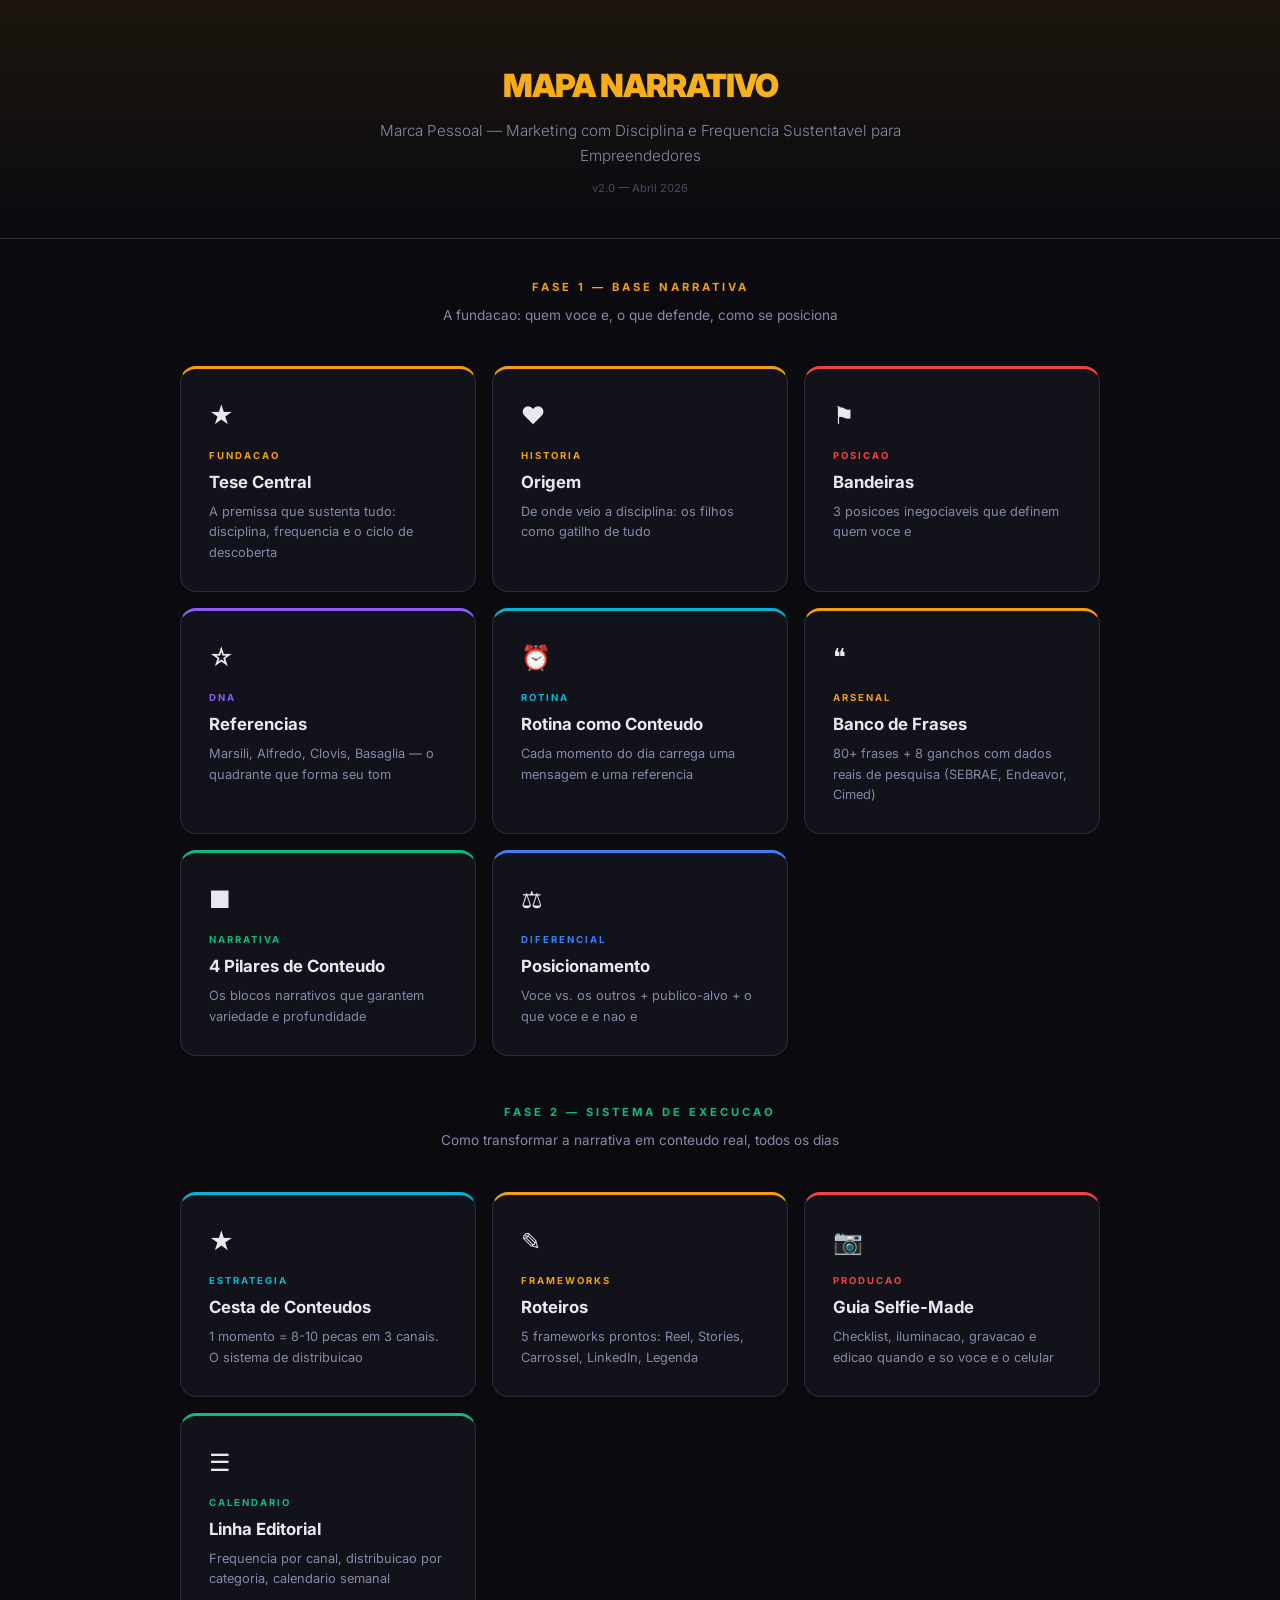
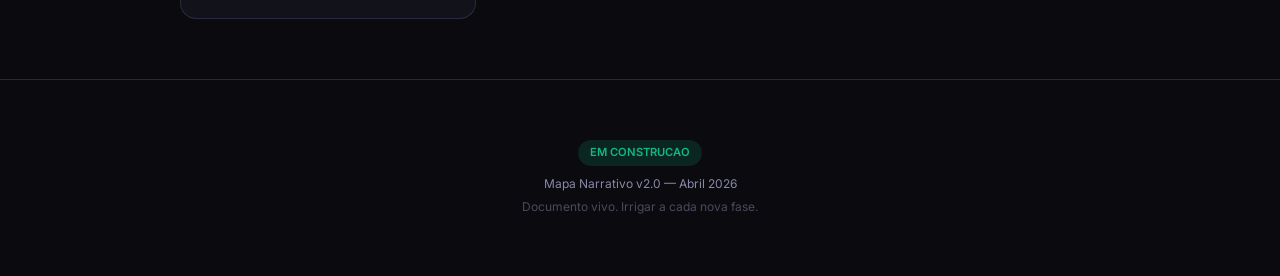
==== commit 2a581e36: "feat: Fase 3 — Banco de frases expandido (80+) + ganchos com dados reais - 9 dados reais de pesquisa" ====
--- a/index.html
+++ b/index.html
@@ -56,7 +56,7 @@
       <span class="hub-icon">&#10077;</span>
       <div class="hub-phase" style="color:var(--accent)">Arsenal</div>
       <h3>Banco de Frases</h3>
-      <p>20 frases organizadas por contexto: academia, filhos, trabalho, reflexao</p>
+      <p>80+ frases + 8 ganchos com dados reais de pesquisa (SEBRAE, Endeavor, Cimed)</p>
     </a>
     <a href="pilares.html" class="hub-card" style="border-top:3px solid var(--green)">
       <span class="hub-icon">&#9632;</span>
